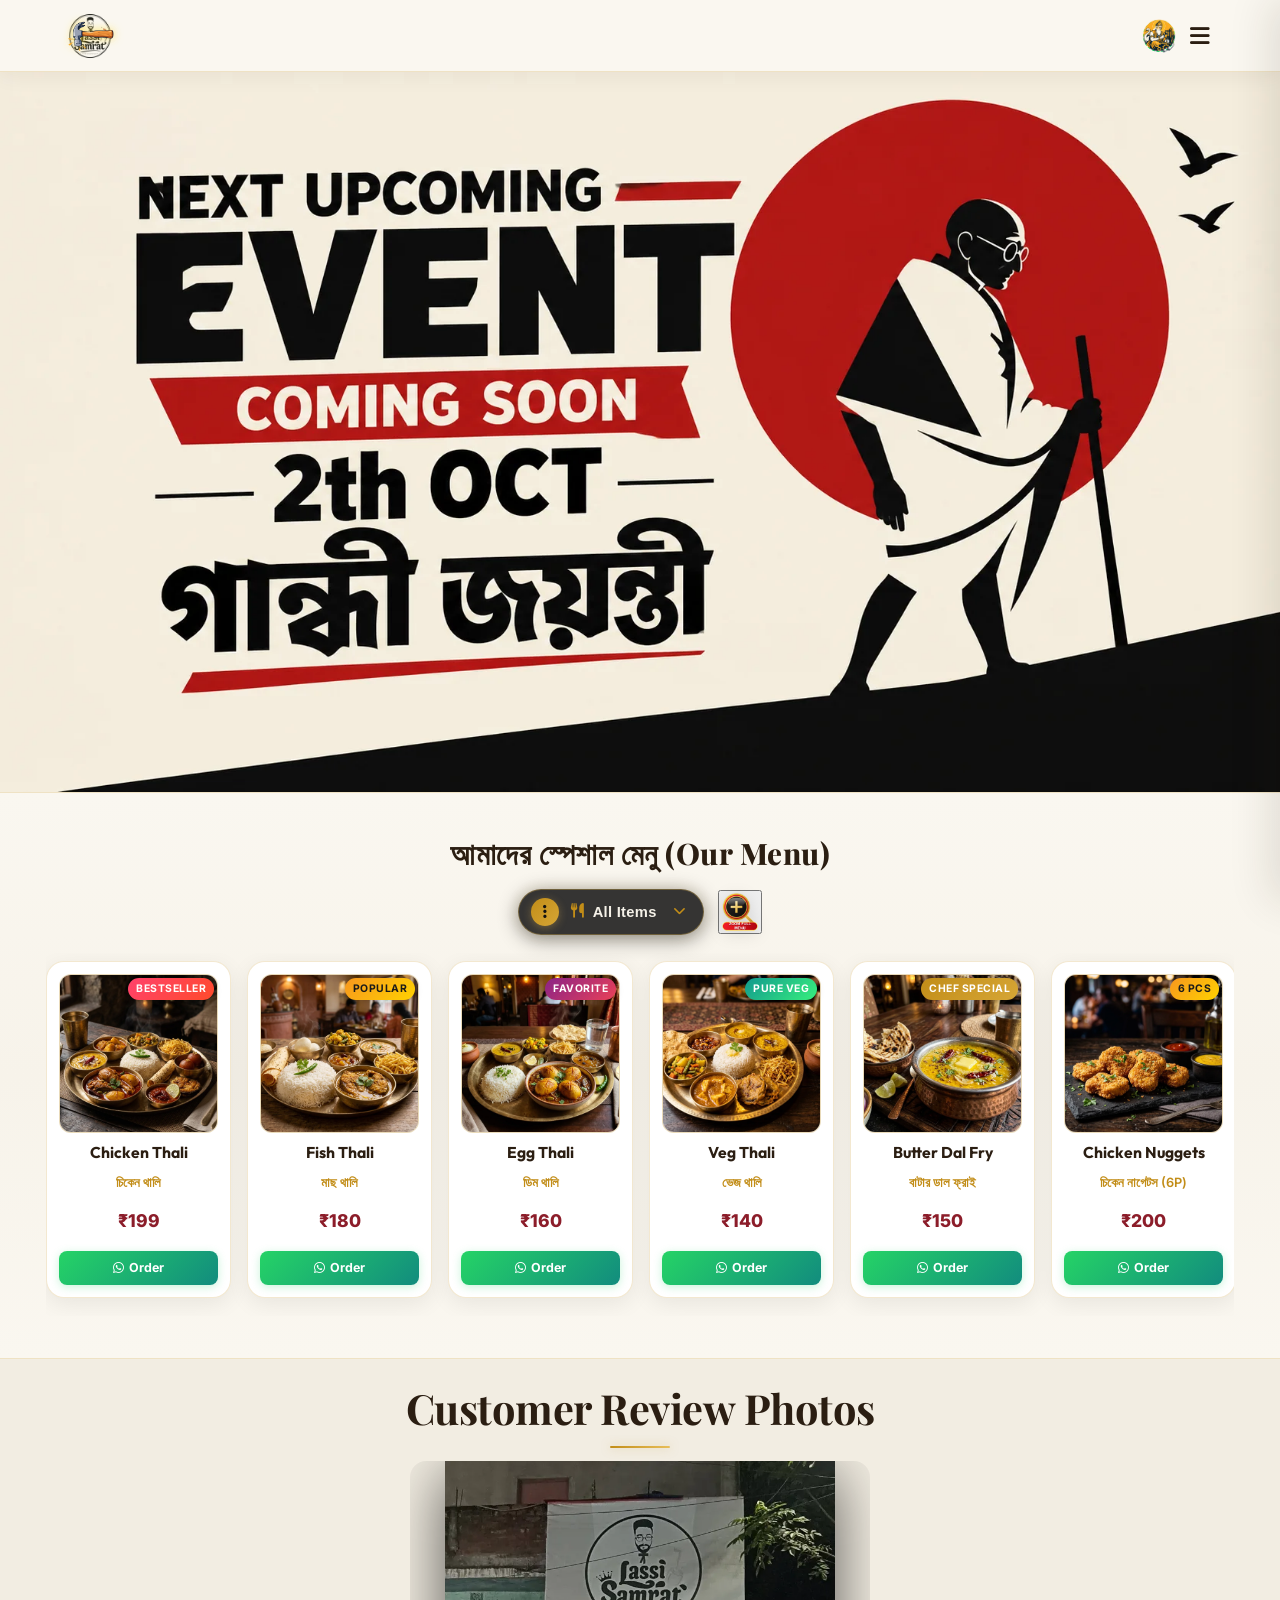
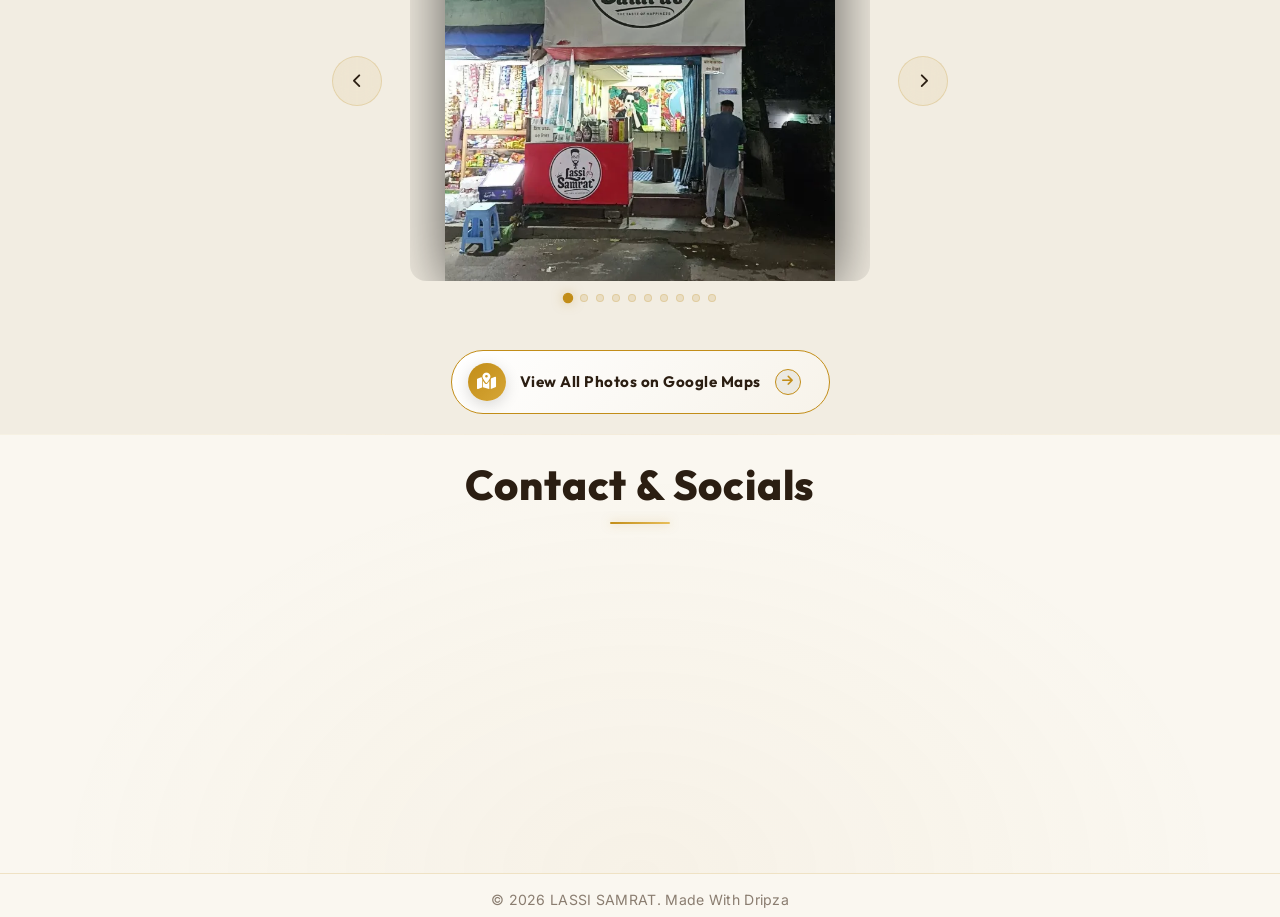
==== index.html @ daac58ff "Update search input keypad dismiss on enter" ====
﻿<!DOCTYPE html>
<html lang="bn">
<head>
    <meta charset="UTF-8">
    <meta name="viewport" content="width=device-width, initial-scale=1.0">
    <title>LASSI SAMRAT</title>
    <link rel="icon" type="image/png" href="assets/lassi_samrat_logo.webp">
    <link href="https://fonts.googleapis.com/css2?family=Playfair+Display:wght@400;600;700;800&family=Outfit:wght@300;400;600;800&family=Inter:wght@300;400;500;600&display=swap" rel="stylesheet">
    <link rel="stylesheet" href="https://cdnjs.cloudflare.com/ajax/libs/font-awesome/6.4.0/css/all.min.css">
    <link rel="stylesheet" href="styles.css?v=1.3">
</head>
<body class="no-scroll">
    <!-- Preloader Screen -->
    <div id="preloader">
        <div class="preloader-content">
            <h1 class="preloader-title">Welcome to <br><span class="highlight">LASSI SAMRAT</span></h1>
            <div class="preloader-loader">
                <div class="loader-bar"></div>
            </div>
        </div>
    </div>
    <!-- Navbar -->
    <nav class="navbar">
        <div class="logo-container">
            <img src="assets/lassi_samrat_logo.webp" alt="LASSI SAMRAT Logo" class="logo-brand-img">
            <div class="logo-text-wrapper">
                <span class="animated-football-header" title="Ganesh Chaturthi Special">
                    <img src="assets/ganesh_run_icon.webp" alt="Ganesh Run Icon" style="object-fit: contain; filter: drop-shadow(0 0 5px rgba(255, 215, 0, 0.6));">
                </span>
                <span class="logo-text">LASSI SAMRAT</span>
            </div>
        </div>
        <span class="rath-yatra-header-text">শুভ বিশ্বকর্মা পূজা!</span>
        <ul class="nav-links">
            <li><a href="#home">Home</a></li>
            <li><a href="#menu">Menu</a></li>
            <li><a href="#reviews">Reviews</a></li>
            <li><a href="#contact">Contact</a></li>
        </ul>
        <div class="navbar-actions">
            <!-- Rakhi Purnima Button for Poster -->
            <button class="fifa-btn" id="open-promo-modal-direct-btn" title="Show Ganesh Chaturthi Special Poster">
                <div class="fifa-container">
                    <div class="fifa-magic-ring"></div>
                    <img src="assets/ganesh_icon.webp" alt="Ganesh Special" class="fifa-svg" style="object-fit: contain;">
                </div>
            </button>
            
            <div class="hamburger">
                <i class="fas fa-bars"></i>
            </div>
        </div>
    </nav>

    <!-- Hero Section -->
    <section id="home" class="hero">
        <div class="hero-bg banner-box">
            <img src="assets/aj_restaurant_banner_1.webp" alt="AJ Restaurant & Cafe Banner" class="active">
            <img src="assets/banner_1.webp" alt="LASSI SAMRAT Banner 1">
            <img src="assets/banner_2.webp" alt="LASSI SAMRAT Banner 2">
            <img src="assets/banner_3.webp" alt="LASSI SAMRAT Banner 3">
            <div class="overlay"></div>
        </div>
        <!-- Click/Hover Zones for Banner Control -->
        <div class="hero-nav-zone left-zone" title="Previous Image"></div>
        <div class="hero-nav-zone right-zone" title="Next Image"></div>
    </section>

                <!-- Digital Restaurant Menu Section -->
    <section id="menu" class="main-menu-section">
        <div class="menu-header-wrapper">
            <div class="menu-eyebrow-container">
                <span class="menu-eyebrow">আমাদের স্পেশাল মেনু (Our Menu)</span>
            </div>
        </div>

        <!-- Menu Category Filter Tabs -->
                <!-- Menu Category Filter Dropdown (Three-Dot Filter Menu) -->
        <!-- Menu Filter and Zoom Controls Row -->
        <div class="menu-filter-controls-row">
            <div class="menu-filter-dropdown-wrapper" id="main-menu-filter-dropdown-wrapper">
            <button type="button" class="menu-filter-dots-btn" id="main-menu-filter-dots-btn" aria-expanded="false" aria-haspopup="true" title="Filter Menu">
                <span class="three-dots-icon-box">
                    <i class="fas fa-ellipsis-v"></i>
                </span>
                <span class="current-filter-label" id="main-current-filter-label">
                    <i class="fas fa-utensils"></i>
                    <span>All Items</span>
                </span>
                <i class="fas fa-chevron-down filter-dropdown-arrow"></i>
            </button>

            <!-- Dropdown List of Category Filter Options -->
            <div class="menu-filter-dropdown-menu" id="main-menu-filter-dropdown-menu">
                <div class="menu-filter-dropdown-header">
                    <span><i class="fas fa-filter"></i> Filter Category</span>
                </div>
                <div class="menu-filter-dropdown-list">
                    <button type="button" class="menu-tab-btn active" data-category="all">
                        <span class="tab-btn-content">
                            <i class="fas fa-utensils tab-icon"></i>
                            <span class="tab-title">All Items</span>
                        </span>
                        <i class="fas fa-check active-indicator-icon"></i>
                    </button>
                    <button type="button" class="menu-tab-btn" data-category="thali">
                        <span class="tab-btn-content">
                            <i class="fas fa-bowl-rice tab-icon"></i>
                            <span class="tab-title">Bengali Thali</span>
                        </span>
                        <i class="fas fa-check active-indicator-icon"></i>
                    </button>
                    <button type="button" class="menu-tab-btn" data-category="snacks">
                        <span class="tab-btn-content">
                            <i class="fas fa-burger tab-icon"></i>
                            <span class="tab-title">Breakfast & Snacks</span>
                        </span>
                        <i class="fas fa-check active-indicator-icon"></i>
                    </button>
                    <button type="button" class="menu-tab-btn" data-category="beverages">
                        <span class="tab-btn-content">
                            <i class="fas fa-mug-hot tab-icon"></i>
                            <span class="tab-title">Tea & Coffee</span>
                        </span>
                        <i class="fas fa-check active-indicator-icon"></i>
                    </button>
                    <button type="button" class="menu-tab-btn" data-category="extras">
                        <span class="tab-btn-content">
                            <i class="fas fa-plate-wheat tab-icon"></i>
                            <span class="tab-title">Sides & Extras</span>
                        </span>
                        <i class="fas fa-check active-indicator-icon"></i>
                    </button>
                </div>
            </div>
        </div>

            <!-- Zoom Full Menu Button on Right Side of Filter -->
            <button type="button" class="menu-zoom-img-btn" id="open-full-menu-modal-btn" title="Open Complete Menu Card (সম্পূর্ণ মেনু)">
                    <img src="assets/zoom_full_menu_icon.webp" alt="Zoom Full Menu" class="zoom-full-menu-img">
                </button>
        </div>
        

        <!-- Menu Cards Horizontal Side-Scroll Wrapper -->
        <div class="main-menu-scroll-wrapper">
            <div class="main-menu-scroll-track" id="main-restaurant-menu-scroll">
                
                <!-- 1. Chicken Thali -->
                <div class="food-menu-card" data-category="thali">
                    <div class="food-card-badge bestseller">Bestseller</div>
                    <div class="food-card-img-box">
                        <img src="assets/menu_chicken_thali.webp" alt="Chicken Thali" loading="lazy">
                    </div>
                    <div class="food-card-body">
                        <h3 class="food-title">Chicken Thali</h3>
                        <span class="bengali-title">চিকেন থালি</span>
                        <span class="food-price">₹199</span>
                        <a href="https://wa.me/918250642060?text=Hi%20LASSI%20SAMRAT,%20I%20want%20to%20order%20Chicken%20Thali%20(₹199)" target="_blank" class="food-order-btn">
                            <i class="fab fa-whatsapp"></i> Order
                        </a>
                    </div>
                </div>

                <!-- 2. Fish Thali -->
                <div class="food-menu-card" data-category="thali">
                    <div class="food-card-badge popular">Popular</div>
                    <div class="food-card-img-box">
                        <img src="assets/menu_fish_thali.webp" alt="Fish Thali" loading="lazy">
                    </div>
                    <div class="food-card-body">
                        <h3 class="food-title">Fish Thali</h3>
                        <span class="bengali-title">মাছ থালি</span>
                        <span class="food-price">₹180</span>
                        <a href="https://wa.me/918250642060?text=Hi%20LASSI%20SAMRAT,%20I%20want%20to%20order%20Fish%20Thali%20(₹180)" target="_blank" class="food-order-btn">
                            <i class="fab fa-whatsapp"></i> Order
                        </a>
                    </div>
                </div>

                <!-- 3. Egg Thali -->
                <div class="food-menu-card" data-category="thali">
                    <div class="food-card-badge special">Favorite</div>
                    <div class="food-card-img-box">
                        <img src="assets/menu_egg_thali.webp" alt="Egg Thali" loading="lazy">
                    </div>
                    <div class="food-card-body">
                        <h3 class="food-title">Egg Thali</h3>
                        <span class="bengali-title">ডিম থালি</span>
                        <span class="food-price">₹160</span>
                        <a href="https://wa.me/918250642060?text=Hi%20LASSI%20SAMRAT,%20I%20want%20to%20order%20Egg%20Thali%20(₹160)" target="_blank" class="food-order-btn">
                            <i class="fab fa-whatsapp"></i> Order
                        </a>
                    </div>
                </div>

                <!-- 4. Veg Thali -->
                <div class="food-menu-card" data-category="thali">
                    <div class="food-card-badge pure-veg">Pure Veg</div>
                    <div class="food-card-img-box">
                        <img src="assets/menu_veg_thali.webp" alt="Veg Thali" loading="lazy">
                    </div>
                    <div class="food-card-body">
                        <h3 class="food-title">Veg Thali</h3>
                        <span class="bengali-title">ভেজ থালি</span>
                        <span class="food-price">₹140</span>
                        <a href="https://wa.me/918250642060?text=Hi%20LASSI%20SAMRAT,%20I%20want%20to%20order%20Veg%20Thali%20(₹140)" target="_blank" class="food-order-btn">
                            <i class="fab fa-whatsapp"></i> Order
                        </a>
                    </div>
                </div>

                <!-- 5. Butter Dal Fry -->
                <div class="food-menu-card" data-category="extras">
                    <div class="food-card-badge chef">Chef Special</div>
                    <div class="food-card-img-box">
                        <img src="assets/menu_butter_dal_fry.webp" alt="Butter Dal Fry" loading="lazy">
                    </div>
                    <div class="food-card-body">
                        <h3 class="food-title">Butter Dal Fry</h3>
                        <span class="bengali-title">বাটার ডাল ফ্রাই</span>
                        <span class="food-price">₹150</span>
                        <a href="https://wa.me/918250642060?text=Hi%20LASSI%20SAMRAT,%20I%20want%20to%20order%20Butter%20Dal%20Fry%20(₹150)" target="_blank" class="food-order-btn">
                            <i class="fab fa-whatsapp"></i> Order
                        </a>
                    </div>
                </div>

                <!-- 6. Chicken Nuggets -->
                <div class="food-menu-card" data-category="snacks">
                    <div class="food-card-badge popular">6 Pcs</div>
                    <div class="food-card-img-box">
                        <img src="assets/menu_chicken_nuggets.webp" alt="Chicken Nuggets" loading="lazy">
                    </div>
                    <div class="food-card-body">
                        <h3 class="food-title">Chicken Nuggets</h3>
                        <span class="bengali-title">চিকেন নাগেটস (6P)</span>
                        <span class="food-price">₹200</span>
                        <a href="https://wa.me/918250642060?text=Hi%20LASSI%20SAMRAT,%20I%20want%20to%20order%20Chicken%20Nuggets%20(₹200)" target="_blank" class="food-order-btn">
                            <i class="fab fa-whatsapp"></i> Order
                        </a>
                    </div>
                </div>

                <!-- 7. Aloo Tikki -->
                <div class="food-menu-card" data-category="snacks">
                    <div class="food-card-badge pure-veg">Big Size</div>
                    <div class="food-card-img-box">
                        <img src="assets/menu_aloo_tikki.webp" alt="Aloo Tikki Big Size" loading="lazy">
                    </div>
                    <div class="food-card-body">
                        <h3 class="food-title">Aloo Tikki 6P</h3>
                        <span class="bengali-title">আলু টিক্কি (6P)</span>
                        <span class="food-price">₹180</span>
                        <a href="https://wa.me/918250642060?text=Hi%20LASSI%20SAMRAT,%20I%20want%20to%20order%20Aloo%20Tikki%20(₹180)" target="_blank" class="food-order-btn">
                            <i class="fab fa-whatsapp"></i> Order
                        </a>
                    </div>
                </div>

                <!-- 8. Egg Maggie -->
                <div class="food-menu-card" data-category="snacks">
                    <div class="food-card-badge popular">Hot</div>
                    <div class="food-card-img-box">
                        <img src="assets/menu_egg_maggie.webp" alt="Egg Maggie" loading="lazy">
                    </div>
                    <div class="food-card-body">
                        <h3 class="food-title">Egg Maggie</h3>
                        <span class="bengali-title">এগ ম্যাগি</span>
                        <span class="food-price">₹80</span>
                        <a href="https://wa.me/918250642060?text=Hi%20LASSI%20SAMRAT,%20I%20want%20to%20order%20Egg%20Maggie%20(₹80)" target="_blank" class="food-order-btn">
                            <i class="fab fa-whatsapp"></i> Order
                        </a>
                    </div>
                </div>

                <!-- 9. Veg Maggie -->
                <div class="food-menu-card" data-category="snacks">
                    <div class="food-card-badge pure-veg">Veg</div>
                    <div class="food-card-img-box">
                        <img src="assets/menu_egg_maggie.webp" alt="Veg Maggie" loading="lazy">
                    </div>
                    <div class="food-card-body">
                        <h3 class="food-title">Veg Maggie</h3>
                        <span class="bengali-title">ভেজ ম্যাগি</span>
                        <span class="food-price">₹60</span>
                        <a href="https://wa.me/918250642060?text=Hi%20LASSI%20SAMRAT,%20I%20want%20to%20order%20Veg%20Maggie%20(₹60)" target="_blank" class="food-order-btn">
                            <i class="fab fa-whatsapp"></i> Order
                        </a>
                    </div>
                </div>

                <!-- 10. Bread Omelette -->
                <div class="food-menu-card" data-category="snacks">
                    <div class="food-card-badge special">Breakfast</div>
                    <div class="food-card-img-box">
                        <img src="assets/menu6.webp" alt="Bread Omelette Jam Butter" loading="lazy">
                    </div>
                    <div class="food-card-body">
                        <h3 class="food-title">Bread Omelette</h3>
                        <span class="bengali-title">ব্রেড ওমলেট / জ্যাম</span>
                        <span class="food-price">₹60</span>
                        <a href="https://wa.me/918250642060?text=Hi%20LASSI%20SAMRAT,%20I%20want%20to%20order%20Bread%20Omelette%20(₹60)" target="_blank" class="food-order-btn">
                            <i class="fab fa-whatsapp"></i> Order
                        </a>
                    </div>
                </div>

                <!-- 11. Chai & Coffee -->
                <div class="food-menu-card" data-category="beverages">
                    <div class="food-card-badge special">Hot</div>
                    <div class="food-card-img-box">
                        <img src="assets/menu_tea_coffee.webp" alt="Coffee" loading="lazy">
                    </div>
                    <div class="food-card-body">
                        <h3 class="food-title">Milk / Black Coffee</h3>
                        <span class="bengali-title">কফি (Min 2 Cup)</span>
                        <span class="food-price">₹50</span>
                        <a href="https://wa.me/918250642060?text=Hi%20LASSI%20SAMRAT,%20I%20want%20to%20order%20Coffee" target="_blank" class="food-order-btn">
                            <i class="fab fa-whatsapp"></i> Order
                        </a>
                    </div>
                </div>

                <!-- 12. Milk / Black Tea -->
                <div class="food-menu-card" data-category="beverages">
                    <div class="food-card-badge bestseller">Chai</div>
                    <div class="food-card-img-box">
                        <img src="assets/menu_tea_coffee.webp" alt="Tea" loading="lazy">
                    </div>
                    <div class="food-card-body">
                        <h3 class="food-title">Black / Milk Tea</h3>
                        <span class="bengali-title">চা (Min 2 Cup)</span>
                        <span class="food-price">₹25</span>
                        <a href="https://wa.me/918250642060?text=Hi%20LASSI%20SAMRAT,%20I%20want%20to%20order%20Tea" target="_blank" class="food-order-btn">
                            <i class="fab fa-whatsapp"></i> Order
                        </a>
                    </div>
                </div>

                <!-- 13. Green Tea -->
                <div class="food-menu-card" data-category="beverages">
                    <div class="food-card-badge pure-veg">Healthy</div>
                    <div class="food-card-img-box">
                        <img src="assets/menu_tea_coffee.webp" alt="Green Tea" loading="lazy">
                    </div>
                    <div class="food-card-body">
                        <h3 class="food-title">Green Tea</h3>
                        <span class="bengali-title">গ্রিন টি (Min 2 Cup)</span>
                        <span class="food-price">₹40</span>
                        <a href="https://wa.me/918250642060?text=Hi%20LASSI%20SAMRAT,%20I%20want%20to%20order%20Green%20Tea" target="_blank" class="food-order-btn">
                            <i class="fab fa-whatsapp"></i> Order
                        </a>
                    </div>
                </div>

                <!-- 14. Extra Chicken 4P -->
                <div class="food-menu-card" data-category="extras">
                    <div class="food-card-badge popular">4 Pcs</div>
                    <div class="food-card-img-box">
                        <img src="assets/menu_chicken_thali.webp" alt="Extra Chicken" loading="lazy">
                    </div>
                    <div class="food-card-body">
                        <h3 class="food-title">Extra Chicken (4P)</h3>
                        <span class="bengali-title">চিকেন কারি (4P)</span>
                        <span class="food-price">₹180</span>
                        <a href="https://wa.me/918250642060?text=Hi%20LASSI%20SAMRAT,%20I%20want%20to%20order%20Extra%20Chicken%204P%20(₹180)" target="_blank" class="food-order-btn">
                            <i class="fab fa-whatsapp"></i> Order
                        </a>
                    </div>
                </div>

                <!-- 15. Extra Mutton 1P -->
                <div class="food-menu-card" data-category="extras">
                    <div class="food-card-badge special">Special</div>
                    <div class="food-card-img-box">
                        <img src="assets/menu3.webp" alt="Extra Mutton" loading="lazy">
                    </div>
                    <div class="food-card-body">
                        <h3 class="food-title">Extra Mutton (1P)</h3>
                        <span class="bengali-title">মটন (স্পেশাল অর্ডার)</span>
                        <span class="food-price">₹80</span>
                        <a href="https://wa.me/918250642060?text=Hi%20LASSI%20SAMRAT,%20I%20want%20to%20order%20Extra%20Mutton%20(₹80)" target="_blank" class="food-order-btn">
                            <i class="fab fa-whatsapp"></i> Order
                        </a>
                    </div>
                </div>

                <!-- 16. Extra Fish 1P -->
                <div class="food-menu-card" data-category="extras">
                    <div class="food-card-badge popular">1 Pc</div>
                    <div class="food-card-img-box">
                        <img src="assets/menu_fish_thali.webp" alt="Extra Fish" loading="lazy">
                    </div>
                    <div class="food-card-body">
                        <h3 class="food-title">Extra Fish (1P)</h3>
                        <span class="bengali-title">মাছ ১ পিস</span>
                        <span class="food-price">₹80</span>
                        <a href="https://wa.me/918250642060?text=Hi%20LASSI%20SAMRAT,%20I%20want%20to%20order%20Extra%20Fish%20(₹80)" target="_blank" class="food-order-btn">
                            <i class="fab fa-whatsapp"></i> Order
                        </a>
                    </div>
                </div>

                <!-- 17. Green Salad -->
                <div class="food-menu-card" data-category="extras">
                    <div class="food-card-badge pure-veg">Fresh</div>
                    <div class="food-card-img-box">
                        <img src="assets/menu_veg_thali.webp" alt="Green Salad" loading="lazy">
                    </div>
                    <div class="food-card-body">
                        <h3 class="food-title">Green Salad</h3>
                        <span class="bengali-title">গ্রিন স্যালাড</span>
                        <span class="food-price">₹100</span>
                        <a href="https://wa.me/918250642060?text=Hi%20LASSI%20SAMRAT,%20I%20want%20to%20order%20Green%20Salad%20(₹100)" target="_blank" class="food-order-btn">
                            <i class="fab fa-whatsapp"></i> Order
                        </a>
                    </div>
                </div>

                <!-- 18. Extra Egg (2P) -->
                <div class="food-menu-card" data-category="extras">
                    <div class="food-card-badge special">2 Pcs</div>
                    <div class="food-card-img-box">
                        <img src="assets/menu_egg_thali.webp" alt="Extra Egg 2P" loading="lazy">
                    </div>
                    <div class="food-card-body">
                        <h3 class="food-title">Extra Egg (2P)</h3>
                        <span class="bengali-title">ডিম (২ পিস)</span>
                        <span class="food-price">₹50</span>
                        <a href="https://wa.me/918250642060?text=Hi%20LASSI%20SAMRAT,%20I%20want%20to%20order%20Extra%20Egg%202P%20(₹50)" target="_blank" class="food-order-btn">
                            <i class="fab fa-whatsapp"></i> Order
                        </a>
                    </div>
                </div>

                <!-- 19. Extra Rice -->
                <div class="food-menu-card" data-category="extras">
                    <div class="food-card-badge popular">1 Plate</div>
                    <div class="food-card-img-box">
                        <img src="assets/menu_veg_thali.webp" alt="Extra Rice" loading="lazy">
                    </div>
                    <div class="food-card-body">
                        <h3 class="food-title">Extra Rice</h3>
                        <span class="bengali-title">এক্সট্রা ভাত</span>
                        <span class="food-price">₹50</span>
                        <a href="https://wa.me/918250642060?text=Hi%20LASSI%20SAMRAT,%20I%20want%20to%20order%20Extra%20Rice%20(₹50)" target="_blank" class="food-order-btn">
                            <i class="fab fa-whatsapp"></i> Order
                        </a>
                    </div>
                </div>

                <!-- 20. Extra Misti / Papad / Roti -->
                <div class="food-menu-card" data-category="extras">
                    <div class="food-card-badge pure-veg">Per Pc</div>
                    <div class="food-card-img-box">
                        <img src="assets/menu2.webp" alt="Extra Misti Papad Roti" loading="lazy">
                    </div>
                    <div class="food-card-body">
                        <h3 class="food-title">Extra Misti / Papad / Roti</h3>
                        <span class="bengali-title">মিষ্টি / পাঁপড় / রুটি</span>
                        <span class="food-price">₹10</span>
                        <a href="https://wa.me/918250642060?text=Hi%20LASSI%20SAMRAT,%20I%20want%20to%20order%20Extra%20Misti%20Papad%20Roti%20(₹10)" target="_blank" class="food-order-btn">
                            <i class="fab fa-whatsapp"></i> Order
                        </a>
                    </div>
                </div>

                <!-- 21. Extra Sabji / Dal / Vaji -->
                <div class="food-menu-card" data-category="extras">
                    <div class="food-card-badge pure-veg">Side Bowl</div>
                    <div class="food-card-img-box">
                        <img src="assets/menu_butter_dal_fry.webp" alt="Extra Sabji Dal Vaji" loading="lazy">
                    </div>
                    <div class="food-card-body">
                        <h3 class="food-title">Extra Sabji / Dal / Vaji</h3>
                        <span class="bengali-title">সবজি / ডাল / ভাজি</span>
                        <span class="food-price">₹30</span>
                        <a href="https://wa.me/918250642060?text=Hi%20LASSI%20SAMRAT,%20I%20want%20to%20order%20Extra%20Sabji%20Dal%20Vaji%20(₹30)" target="_blank" class="food-order-btn">
                            <i class="fab fa-whatsapp"></i> Order
                        </a>
                    </div>
                </div>

                <!-- 18. Water Bottle -->
                <div class="food-menu-card" data-category="beverages">
                    <div class="food-card-badge pure-veg">Mineral</div>
                    <div class="food-card-img-box">
                        <img src="assets/menu5.webp" alt="Water Bottle" loading="lazy">
                    </div>
                    <div class="food-card-body">
                        <h3 class="food-title">Water Bottle</h3>
                        <span class="bengali-title">জল 1L / 2L</span>
                        <span class="food-price">₹20 / ₹30</span>
                        <a href="https://wa.me/918250642060?text=Hi%20LASSI%20SAMRAT,%20I%20want%20to%20order%20Water%20Bottle" target="_blank" class="food-order-btn">
                            <i class="fab fa-whatsapp"></i> Order
                        </a>
                    </div>
                </div>

            </div>
        </div>
    </section>

    <!-- Reviews Section (Photo Gallery) -->
    <section id="reviews" class="reviews-section">
        <h2 class="section-title">Customer Review Photos</h2>
        <div class="reviews-slider-container">
            <div class="reviews-slider">
                <div class="review-slide active">
                    <img src="assets/review_1.webp" alt="Customer Review 1">
                </div>
                <div class="review-slide">
                    <img src="assets/review_2.webp" alt="Customer Review 2">
                </div>
                <div class="review-slide">
                    <img src="assets/review_3.webp" alt="Customer Review 3">
                </div>
                <div class="review-slide">
                    <img src="assets/review_4.webp" alt="Customer Review 4">
                </div>
                <div class="review-slide">
                    <img src="assets/review_5.webp" alt="Customer Review 5">
                </div>
                <div class="review-slide">
                    <img src="assets/review_6.webp" alt="Customer Review 6">
                </div>
                <div class="review-slide">
                    <img src="assets/review_7.webp" alt="Customer Review 7">
                </div>
                <div class="review-slide">
                    <img src="assets/review_8.webp" alt="Customer Review 8">
                </div>
                <div class="review-slide">
                    <img src="assets/review_9.webp" alt="Customer Review 9">
                </div>
                <div class="review-slide">
                    <img src="assets/review_10.webp" alt="Customer Review 10">
                </div>
            </div>
            
            <!-- Slider Controls -->
            <button class="slider-btn prev-btn"><i class="fas fa-chevron-left"></i></button>
            <button class="slider-btn next-btn"><i class="fas fa-chevron-right"></i></button>
            
            <!-- Slider Dots -->
            <div class="slider-dots">
                <span class="dot active" data-index="0"></span>
                <span class="dot" data-index="1"></span>
                <span class="dot" data-index="2"></span>
                <span class="dot" data-index="3"></span>
                <span class="dot" data-index="4"></span>
                <span class="dot" data-index="5"></span>
                <span class="dot" data-index="6"></span>
                <span class="dot" data-index="7"></span>
                <span class="dot" data-index="8"></span>
                <span class="dot" data-index="9"></span>
            </div>
        </div>
        <div style="text-align: center; margin-top: 3rem;">
            <div class="reviews-cta-wrapper">
            <a href="https://maps.app.goo.gl/MTrVVqV8BLY86Qvq5" target="_blank" class="modern-maps-btn" title="Open Google Maps Gallery">
                <span class="maps-icon-badge"><i class="fas fa-map-marked-alt"></i></span>
                <span class="maps-btn-text">View All Photos on Google Maps</span>
                <span class="maps-arrow-circle"><i class="fas fa-arrow-right"></i></span>
            </a>
        </div>
        </div>
    </section>

    <!-- Contact & Footer -->
    <section id="contact" class="contact-section">
        <h2 class="section-title">Contact & Socials</h2>
        <div class="contact-container glassmorphism">
            <div class="contact-info">
                <h2>Visit Us</h2>
                <div class="info-item">
                    <a href="https://maps.app.goo.gl/Sg64hipU9bto5KUr9" target="_blank" style="color: inherit; text-decoration: none; display: flex; align-items: center; gap: 15px;">
                        <i class="fas fa-map-marker-alt"></i>
                        <p>Sarkarpara Bypass Rd, near by Nabadwip Road, Sarkar Para, Nabadwip, West Bengal 741302</p>
                    </a>
                </div>
                <div class="info-item">
                    <i class="fas fa-phone-alt"></i>
                    <p>+91 8250642060</p>
                </div>
                <div class="info-item">
                    <i class="fas fa-envelope"></i>
                    <p>hello@lassisamrat.com</p>
                </div>
            </div>
            <div class="social-links">
                <h2>Follow Us</h2>
                <div class="social-icons">
                    <a href="#" class="social-icon"><i class="fab fa-instagram"></i></a>
                    <a href="#" class="social-icon"><i class="fab fa-facebook-f"></i></a>
                    <a href="#" class="social-icon"><i class="fab fa-youtube"></i></a>
                    <a href="https://wa.me/918250642060" target="_blank" class="social-icon"><i class="fab fa-whatsapp"></i></a>
                    <a href="https://maps.app.goo.gl/Sg64hipU9bto5KUr9" target="_blank" class="social-icon"><i class="fas fa-map-marker-alt"></i></a>
                </div>
            </div>
        </div>
    </section>

    <footer>
        <p>&copy; 2026 LASSI SAMRAT. Made With Dripza</p>
    </footer>



    <!-- Full Menu Interactive Modal -->
    <div class="full-menu-modal" id="full-menu-modal" aria-hidden="true">
        <div class="full-menu-modal-overlay" id="full-menu-modal-overlay"></div>
        <div class="full-menu-modal-container">
            <!-- Modal Sticky Top Header Container (Header + Hero Title + Search + Category Tabs) -->
            <div class="full-menu-modal-top-section">
                <!-- Modal Header -->
                <div class="full-menu-modal-header">
                    <div class="full-menu-modal-header-left">
                        <button class="menu-modal-close-btn" id="close-full-menu-modal-btn" aria-label="Close Full Menu">
                            <i class="fas fa-arrow-left"></i> <span>Back</span>
                        </button>
                        <div class="full-menu-modal-title">
                            LASSI SAMRAT
                        </div>
                    </div>
                    <div class="full-menu-modal-header-right">
                        <a href="#modal-order-timings" class="menu-modal-timing-btn" id="modal-timing-btn" title="Order Timings">
                            <i class="fas fa-clock"></i> <span>Timings</span>
                        </a>
                        <a href="tel:918250642060" class="menu-modal-call-btn">
                            <i class="fas fa-phone-alt"></i> <span>918250642060</span>
                        </a>
                        <button class="menu-modal-close-icon-btn" id="close-full-menu-icon-btn" aria-label="Close">
                            <i class="fas fa-times"></i>
                        </button>
                    </div>
                </div>

                <!-- Modal Hero Header -->
                <div class="full-menu-hero">
                    <h1>Complete Menu Card <span class="bengali-heading">আমাদের সম্পূর্ণ ডিজিটাল মেনু</span></h1>
                </div>

                <!-- Search Bar & Category Filter Tabs -->
                <div class="menu-control-bar">
                    

                    <!-- Modal Category Filter Dropdown (Three-Dot Filter Menu) -->
                    <div class="menu-filter-dropdown-wrapper" id="modal-menu-filter-dropdown-wrapper">
            <button type="button" class="menu-filter-dots-btn" id="modal-menu-filter-dots-btn" aria-expanded="false" aria-haspopup="true" title="Filter Menu">
                <span class="three-dots-icon-box">
                    <i class="fas fa-ellipsis-v"></i>
                </span>
                <span class="current-filter-label" id="modal-current-filter-label">
                    <i class="fas fa-utensils"></i>
                    <span>All Items</span>
                </span>
                <i class="fas fa-chevron-down filter-dropdown-arrow"></i>
            </button>

            <!-- Dropdown List of Category Filter Options -->
            <div class="menu-filter-dropdown-menu" id="modal-menu-filter-dropdown-menu">
                <div class="menu-filter-dropdown-header">
                    <span><i class="fas fa-filter"></i> Filter Category</span>
                </div>
                <div class="menu-filter-dropdown-list">
                    <button type="button" class="menu-tab-btn active" data-category="all">
                        <span class="tab-btn-content">
                            <i class="fas fa-utensils tab-icon"></i>
                            <span class="tab-title">All Items</span>
                        </span>
                        <i class="fas fa-check active-indicator-icon"></i>
                    </button>
                    <button type="button" class="menu-tab-btn" data-category="thali">
                        <span class="tab-btn-content">
                            <i class="fas fa-bowl-rice tab-icon"></i>
                            <span class="tab-title">Bengali Thali</span>
                        </span>
                        <i class="fas fa-check active-indicator-icon"></i>
                    </button>
                    <button type="button" class="menu-tab-btn" data-category="snacks">
                        <span class="tab-btn-content">
                            <i class="fas fa-burger tab-icon"></i>
                            <span class="tab-title">Breakfast & Snacks</span>
                        </span>
                        <i class="fas fa-check active-indicator-icon"></i>
                    </button>
                    <button type="button" class="menu-tab-btn" data-category="beverages">
                        <span class="tab-btn-content">
                            <i class="fas fa-mug-hot tab-icon"></i>
                            <span class="tab-title">Tea & Coffee</span>
                        </span>
                        <i class="fas fa-check active-indicator-icon"></i>
                    </button>
                    <button type="button" class="menu-tab-btn" data-category="extras">
                        <span class="tab-btn-content">
                            <i class="fas fa-plate-wheat tab-icon"></i>
                            <span class="tab-title">Sides & Extras</span>
                        </span>
                        <i class="fas fa-check active-indicator-icon"></i>
                    </button>
                </div>
            </div>
                </div>

                    <div class="search-box-wrapper">
                        <i class="fas fa-search"></i>
                        <input type="text" id="modal-menu-search-input" placeholder="খাবারের নাম লিখে খুঁজুন (Search dishes...)" autocomplete="off" enterkeyhint="search">
                        <button type="button" id="modal-menu-search-clear" class="search-clear-btn" aria-label="Clear search" title="à¦®à§à¦›à§‡ à¦«à§‡à¦²à§à¦¨ (Clear)">
                            <i class="fas fa-times"></i>
                        </button>
                    </div>
            </div>
            </div>

            <div class="full-menu-modal-body">
                <!-- Complete Menu Card Grid -->
                <div class="compact-menu-grid-container">
                    <div class="compact-grid" id="modal-full-menu-grid">

                        <!-- 1. Chicken Thali -->
                        <div class="food-menu-card" data-category="thali" data-keywords="chicken thali murgi murgir mangsho rice dal sabji thali">
                            <div class="food-card-badge bestseller">Bestseller</div>
                            <div class="food-card-img-box">
                                <img src="assets/menu_chicken_thali.webp" alt="Chicken Thali" loading="lazy">
                            </div>
                            <div class="food-card-body">
                                <h3 class="food-title">Chicken Thali</h3>
                                <span class="bengali-title">চিকেন থালি</span>
                                <span class="food-price">₹199</span>
                                <a href="https://wa.me/918250642060?text=Hi%20LASSI%20SAMRAT,%20I%20want%20to%20order%20Chicken%20Thali%20(₹199)" target="_blank" class="food-order-btn">
                                    <i class="fab fa-whatsapp"></i> Order
                                </a>
                            </div>
                        </div>

                        <!-- 2. Fish Thali -->
                        <div class="food-menu-card" data-category="thali" data-keywords="fish thali macher thali mach jhol rui katla rice dal thali">
                            <div class="food-card-badge popular">Popular</div>
                            <div class="food-card-img-box">
                                <img src="assets/menu_fish_thali.webp" alt="Fish Thali" loading="lazy">
                            </div>
                            <div class="food-card-body">
                                <h3 class="food-title">Fish Thali</h3>
                                <span class="bengali-title">মাছ থালি</span>
                                <span class="food-price">₹180</span>
                                <a href="https://wa.me/918250642060?text=Hi%20LASSI%20SAMRAT,%20I%20want%20to%20order%20Fish%20Thali%20(₹180)" target="_blank" class="food-order-btn">
                                    <i class="fab fa-whatsapp"></i> Order
                                </a>
                            </div>
                        </div>

                        <!-- 3. Egg Thali -->
                        <div class="food-menu-card" data-category="thali" data-keywords="egg thali dimer thali dim kosha rice dal thali">
                            <div class="food-card-badge special">Favorite</div>
                            <div class="food-card-img-box">
                                <img src="assets/menu_egg_thali.webp" alt="Egg Thali" loading="lazy">
                            </div>
                            <div class="food-card-body">
                                <h3 class="food-title">Egg Thali</h3>
                                <span class="bengali-title">ডিম থালি</span>
                                <span class="food-price">₹160</span>
                                <a href="https://wa.me/918250642060?text=Hi%20LASSI%20SAMRAT,%20I%20want%20to%20order%20Egg%20Thali%20(₹160)" target="_blank" class="food-order-btn">
                                    <i class="fab fa-whatsapp"></i> Order
                                </a>
                            </div>
                        </div>

                        <!-- 4. Veg Thali -->
                        <div class="food-menu-card" data-category="thali" data-keywords="veg thali niramish thali paneer dal sabji rice mishti doi">
                            <div class="food-card-badge pure-veg">Pure Veg</div>
                            <div class="food-card-img-box">
                                <img src="assets/menu_veg_thali.webp" alt="Veg Thali" loading="lazy">
                            </div>
                            <div class="food-card-body">
                                <h3 class="food-title">Veg Thali</h3>
                                <span class="bengali-title">ভেজ থালি</span>
                                <span class="food-price">₹140</span>
                                <a href="https://wa.me/918250642060?text=Hi%20LASSI%20SAMRAT,%20I%20want%20to%20order%20Veg%20Thali%20(₹140)" target="_blank" class="food-order-btn">
                                    <i class="fab fa-whatsapp"></i> Order
                                </a>
                            </div>
                        </div>

                        <!-- 5. Butter Dal Fry -->
                        <div class="food-menu-card" data-category="extras" data-keywords="butter dal fry yellow dal tadka veg">
                            <div class="food-card-badge chef">Chef Special</div>
                            <div class="food-card-img-box">
                                <img src="assets/menu_butter_dal_fry.webp" alt="Butter Dal Fry" loading="lazy">
                            </div>
                            <div class="food-card-body">
                                <h3 class="food-title">Butter Dal Fry</h3>
                                <span class="bengali-title">বাটার ডাল ফ্রাই</span>
                                <span class="food-price">₹150</span>
                                <a href="https://wa.me/918250642060?text=Hi%20LASSI%20SAMRAT,%20I%20want%20to%20order%20Butter%20Dal%20Fry%20(₹150)" target="_blank" class="food-order-btn">
                                    <i class="fab fa-whatsapp"></i> Order
                                </a>
                            </div>
                        </div>

                        <!-- 6. Chicken Nuggets (6P) -->
                        <div class="food-menu-card" data-category="snacks" data-keywords="chicken nuggets 6p fried snacks non-veg">
                            <div class="food-card-badge popular">6 Pcs</div>
                            <div class="food-card-img-box">
                                <img src="assets/menu_chicken_nuggets.webp" alt="Chicken Nuggets" loading="lazy">
                            </div>
                            <div class="food-card-body">
                                <h3 class="food-title">Chicken Nuggets</h3>
                                <span class="bengali-title">চিকেন নাগেটস (6P)</span>
                                <span class="food-price">₹200</span>
                                <a href="https://wa.me/918250642060?text=Hi%20LASSI%20SAMRAT,%20I%20want%20to%20order%20Chicken%20Nuggets%20(₹200)" target="_blank" class="food-order-btn">
                                    <i class="fab fa-whatsapp"></i> Order
                                </a>
                            </div>
                        </div>

                        <!-- 7. Aloo Tikki Big Size (6P) -->
                        <div class="food-menu-card" data-category="snacks" data-keywords="aloo tikki potato cutlet snacks big size veg">
                            <div class="food-card-badge pure-veg">Big Size</div>
                            <div class="food-card-img-box">
                                <img src="assets/menu_aloo_tikki.webp" alt="Aloo Tikki Big Size" loading="lazy">
                            </div>
                            <div class="food-card-body">
                                <h3 class="food-title">Aloo Tikki 6P</h3>
                                <span class="bengali-title">আলু টিক্কি (6P)</span>
                                <span class="food-price">₹180</span>
                                <a href="https://wa.me/918250642060?text=Hi%20LASSI%20SAMRAT,%20I%20want%20to%20order%20Aloo%20Tikki%20(₹180)" target="_blank" class="food-order-btn">
                                    <i class="fab fa-whatsapp"></i> Order
                                </a>
                            </div>
                        </div>

                        <!-- 8. Egg Maggie -->
                        <div class="food-menu-card" data-category="snacks" data-keywords="egg maggie noodles masala snacks">
                            <div class="food-card-badge popular">Hot</div>
                            <div class="food-card-img-box">
                                <img src="assets/menu_egg_maggie.webp" alt="Egg Maggie" loading="lazy">
                            </div>
                            <div class="food-card-body">
                                <h3 class="food-title">Egg Maggie</h3>
                                <span class="bengali-title">এগ ম্যাগি</span>
                                <span class="food-price">₹80</span>
                                <a href="https://wa.me/918250642060?text=Hi%20LASSI%20SAMRAT,%20I%20want%20to%20order%20Egg%20Maggie%20(₹80)" target="_blank" class="food-order-btn">
                                    <i class="fab fa-whatsapp"></i> Order
                                </a>
                            </div>
                        </div>

                        <!-- 9. Veg Maggie -->
                        <div class="food-menu-card" data-category="snacks" data-keywords="veg maggie masala noodles snacks vegetarian">
                            <div class="food-card-badge pure-veg">Veg</div>
                            <div class="food-card-img-box">
                                <img src="assets/menu_egg_maggie.webp" alt="Veg Maggie" loading="lazy">
                            </div>
                            <div class="food-card-body">
                                <h3 class="food-title">Veg Maggie</h3>
                                <span class="bengali-title">ভেজ ম্যাগি</span>
                                <span class="food-price">₹60</span>
                                <a href="https://wa.me/918250642060?text=Hi%20LASSI%20SAMRAT,%20I%20want%20to%20order%20Veg%20Maggie%20(₹60)" target="_blank" class="food-order-btn">
                                    <i class="fab fa-whatsapp"></i> Order
                                </a>
                            </div>
                        </div>

                        <!-- 10. Bread Omelette / Jam / Butter -->
                        <div class="food-menu-card" data-category="snacks" data-keywords="bread omelette jam butter breakfast toast egg">
                            <div class="food-card-badge special">Breakfast</div>
                            <div class="food-card-img-box">
                                <img src="assets/menu6.webp" alt="Bread Omelette Jam Butter" loading="lazy">
                            </div>
                            <div class="food-card-body">
                                <h3 class="food-title">Bread Omelette</h3>
                                <span class="bengali-title">ব্রেড ওমলেট / জ্যাম</span>
                                <span class="food-price">₹60</span>
                                <a href="https://wa.me/918250642060?text=Hi%20LASSI%20SAMRAT,%20I%20want%20to%20order%20Bread%20Omelette%20(₹60)" target="_blank" class="food-order-btn">
                                    <i class="fab fa-whatsapp"></i> Order
                                </a>
                            </div>
                        </div>

                        <!-- 11. Milk / Black Coffee -->
                        <div class="food-menu-card" data-category="beverages" data-keywords="coffee milk coffee black coffee hot drink beverages espresso">
                            <div class="food-card-badge special">Hot</div>
                            <div class="food-card-img-box">
                                <img src="assets/menu_tea_coffee.webp" alt="Milk and Black Coffee" loading="lazy">
                            </div>
                            <div class="food-card-body">
                                <h3 class="food-title">Milk / Black Coffee</h3>
                                <span class="bengali-title">কফি (Min 2 Cup)</span>
                                <span class="food-price">₹50</span>
                                <a href="https://wa.me/918250642060?text=Hi%20LASSI%20SAMRAT,%20I%20want%20to%20order%20Coffee" target="_blank" class="food-order-btn">
                                    <i class="fab fa-whatsapp"></i> Order
                                </a>
                            </div>
                        </div>

                        <!-- 12. Black / Milk Tea -->
                        <div class="food-menu-card" data-category="beverages" data-keywords="tea chai milk tea black tea masala chai beverage">
                            <div class="food-card-badge bestseller">Chai</div>
                            <div class="food-card-img-box">
                                <img src="assets/menu_tea_coffee.webp" alt="Black and Milk Tea" loading="lazy">
                            </div>
                            <div class="food-card-body">
                                <h3 class="food-title">Black / Milk Tea</h3>
                                <span class="bengali-title">চা (Min 2 Cup)</span>
                                <span class="food-price">₹25</span>
                                <a href="https://wa.me/918250642060?text=Hi%20LASSI%20SAMRAT,%20I%20want%20to%20order%20Tea" target="_blank" class="food-order-btn">
                                    <i class="fab fa-whatsapp"></i> Order
                                </a>
                            </div>
                        </div>

                        <!-- 13. Green Tea -->
                        <div class="food-menu-card" data-category="beverages" data-keywords="green tea healthy detox hot beverage">
                            <div class="food-card-badge pure-veg">Healthy</div>
                            <div class="food-card-img-box">
                                <img src="assets/menu_tea_coffee.webp" alt="Green Tea" loading="lazy">
                            </div>
                            <div class="food-card-body">
                                <h3 class="food-title">Green Tea</h3>
                                <span class="bengali-title">গ্রিন টি (Min 2 Cup)</span>
                                <span class="food-price">₹40</span>
                                <a href="https://wa.me/918250642060?text=Hi%20LASSI%20SAMRAT,%20I%20want%20to%20order%20Green%20Tea" target="_blank" class="food-order-btn">
                                    <i class="fab fa-whatsapp"></i> Order
                                </a>
                            </div>
                        </div>

                        <!-- 14. Extra Chicken (4P) -->
                        <div class="food-menu-card" data-category="extras" data-keywords="extra chicken 4p murgir mangsho chicken curry side non-veg">
                            <div class="food-card-badge popular">4 Pcs</div>
                            <div class="food-card-img-box">
                                <img src="assets/menu_chicken_thali.webp" alt="Extra Chicken 4P" loading="lazy">
                            </div>
                            <div class="food-card-body">
                                <h3 class="food-title">Extra Chicken (4P)</h3>
                                <span class="bengali-title">চিকেন কারি (4P)</span>
                                <span class="food-price">₹180</span>
                                <a href="https://wa.me/918250642060?text=Hi%20LASSI%20SAMRAT,%20I%20want%20to%20order%20Extra%20Chicken%204P%20(₹180)" target="_blank" class="food-order-btn">
                                    <i class="fab fa-whatsapp"></i> Order
                                </a>
                            </div>
                        </div>

                        <!-- 15. Extra Mutton (1P - Special Order) -->
                        <div class="food-menu-card" data-category="extras" data-keywords="extra mutton 1p khasi mangsho mutton kosha special non-veg">
                            <div class="food-card-badge special">Special</div>
                            <div class="food-card-img-box">
                                <img src="assets/menu3.webp" alt="Extra Mutton 1P" loading="lazy">
                            </div>
                            <div class="food-card-body">
                                <h3 class="food-title">Extra Mutton (1P)</h3>
                                <span class="bengali-title">মটন (স্পেশাল অর্ডার)</span>
                                <span class="food-price">₹80</span>
                                <a href="https://wa.me/918250642060?text=Hi%20LASSI%20SAMRAT,%20I%20want%20to%20order%20Extra%20Mutton%20(₹80)" target="_blank" class="food-order-btn">
                                    <i class="fab fa-whatsapp"></i> Order
                                </a>
                            </div>
                        </div>

                        <!-- 16. Extra Fish (1P) -->
                        <div class="food-menu-card" data-category="extras" data-keywords="extra fish 1p macher jhol rui katla side non-veg">
                            <div class="food-card-badge popular">1 Pc</div>
                            <div class="food-card-img-box">
                                <img src="assets/menu_fish_thali.webp" alt="Extra Fish 1P" loading="lazy">
                            </div>
                            <div class="food-card-body">
                                <h3 class="food-title">Extra Fish (1P)</h3>
                                <span class="bengali-title">মাছ ১ পিস</span>
                                <span class="food-price">₹80</span>
                                <a href="https://wa.me/918250642060?text=Hi%20LASSI%20SAMRAT,%20I%20want%20to%20order%20Extra%20Fish%20(₹80)" target="_blank" class="food-order-btn">
                                    <i class="fab fa-whatsapp"></i> Order
                                </a>
                            </div>
                        </div>

                        <!-- 17. Green Salad -->
                        <div class="food-menu-card" data-category="extras" data-keywords="green salad cucumber tomato onion lemon salad veg">
                            <div class="food-card-badge pure-veg">Fresh</div>
                            <div class="food-card-img-box">
                                <img src="assets/menu_veg_thali.webp" alt="Green Salad" loading="lazy">
                            </div>
                            <div class="food-card-body">
                                <h3 class="food-title">Green Salad</h3>
                                <span class="bengali-title">গ্রিন স্যালাড</span>
                                <span class="food-price">₹100</span>
                                <a href="https://wa.me/918250642060?text=Hi%20LASSI%20SAMRAT,%20I%20want%20to%20order%20Green%20Salad%20(₹100)" target="_blank" class="food-order-btn">
                                    <i class="fab fa-whatsapp"></i> Order
                                </a>
                            </div>
                        </div>

                        <!-- 18. Extra Egg (2P) -->
                        <div class="food-menu-card" data-category="extras" data-keywords="extra egg 2p dim egg curry side non-veg">
                            <div class="food-card-badge special">2 Pcs</div>
                            <div class="food-card-img-box">
                                <img src="assets/menu_egg_thali.webp" alt="Extra Egg 2P" loading="lazy">
                            </div>
                            <div class="food-card-body">
                                <h3 class="food-title">Extra Egg (2P)</h3>
                                <span class="bengali-title">ডিম (২ পিস)</span>
                                <span class="food-price">₹50</span>
                                <a href="https://wa.me/918250642060?text=Hi%20LASSI%20SAMRAT,%20I%20want%20to%20order%20Extra%20Egg%202P%20(₹50)" target="_blank" class="food-order-btn">
                                    <i class="fab fa-whatsapp"></i> Order
                                </a>
                            </div>
                        </div>

                        <!-- 19. Extra Rice -->
                        <div class="food-menu-card" data-category="extras" data-keywords="extra rice bhat rice portion veg side">
                            <div class="food-card-badge popular">1 Plate</div>
                            <div class="food-card-img-box">
                                <img src="assets/menu_veg_thali.webp" alt="Extra Rice" loading="lazy">
                            </div>
                            <div class="food-card-body">
                                <h3 class="food-title">Extra Rice</h3>
                                <span class="bengali-title">এক্সট্রা ভাত</span>
                                <span class="food-price">₹50</span>
                                <a href="https://wa.me/918250642060?text=Hi%20LASSI%20SAMRAT,%20I%20want%20to%20order%20Extra%20Rice%20(₹50)" target="_blank" class="food-order-btn">
                                    <i class="fab fa-whatsapp"></i> Order
                                </a>
                            </div>
                        </div>

                        <!-- 20. Extra Misti / Papad / Roti -->
                        <div class="food-menu-card" data-category="extras" data-keywords="extra misti papad roti sweet flatbread side">
                            <div class="food-card-badge pure-veg">Per Pc</div>
                            <div class="food-card-img-box">
                                <img src="assets/menu2.webp" alt="Extra Misti Papad Roti" loading="lazy">
                            </div>
                            <div class="food-card-body">
                                <h3 class="food-title">Extra Misti / Papad / Roti</h3>
                                <span class="bengali-title">মিষ্টি / পাঁপড় / রুটি</span>
                                <span class="food-price">₹10</span>
                                <a href="https://wa.me/918250642060?text=Hi%20LASSI%20SAMRAT,%20I%20want%20to%20order%20Extra%20Misti%20Papad%20Roti%20(₹10)" target="_blank" class="food-order-btn">
                                    <i class="fab fa-whatsapp"></i> Order
                                </a>
                            </div>
                        </div>

                        <!-- 21. Extra Sabji / Dal / Vaji -->
                        <div class="food-menu-card" data-category="extras" data-keywords="extra sabji dal vaji butter dal fry veg side">
                            <div class="food-card-badge pure-veg">Side Bowl</div>
                            <div class="food-card-img-box">
                                <img src="assets/menu_butter_dal_fry.webp" alt="Extra Sabji Dal Vaji" loading="lazy">
                            </div>
                            <div class="food-card-body">
                                <h3 class="food-title">Extra Sabji / Dal / Vaji</h3>
                                <span class="bengali-title">সবজি / ডাল / ভাজি</span>
                                <span class="food-price">₹30</span>
                                <a href="https://wa.me/918250642060?text=Hi%20LASSI%20SAMRAT,%20I%20want%20to%20order%20Extra%20Sabji%20Dal%20Vaji%20(₹30)" target="_blank" class="food-order-btn">
                                    <i class="fab fa-whatsapp"></i> Order
                                </a>
                            </div>
                        </div>

                        <!-- 22. Packaged Water Bottle (1L / 2L) -->
                        <div class="food-menu-card" data-category="beverages" data-keywords="water bottle 1l 2l mineral water drink">
                            <div class="food-card-badge pure-veg">Mineral</div>
                            <div class="food-card-img-box">
                                <img src="assets/menu5.webp" alt="Packaged Water Bottle" loading="lazy">
                            </div>
                            <div class="food-card-body">
                                <h3 class="food-title">Water Bottle</h3>
                                <span class="bengali-title">জল 1L / 2L</span>
                                <span class="food-price">₹20 / ₹30</span>
                                <a href="https://wa.me/918250642060?text=Hi%20LASSI%20SAMRAT,%20I%20want%20to%20order%20Water%20Bottle" target="_blank" class="food-order-btn">
                                    <i class="fab fa-whatsapp"></i> Order
                                </a>
                            </div>
                        </div>

                    </div>

                    <!-- No Results Fallback -->
                    <div id="modal-no-results-msg" style="display: none; text-align: center; padding: 40px 20px; color: #aaa;">
                        <i class="fas fa-search" style="font-size: 2.5rem; margin-bottom: 12px; display: block; color: var(--accent-gold);"></i>
                        <p>আপনার খোঁজা অনুযায়ী কোনো খাবার পাওয়া যায়নি। অন্য কিছু লিখে খুঁজুন।</p>
                    </div>
                </div>

                <!-- Order Timings Banner -->
                <div id="modal-order-timings" style="max-width: 1200px; margin: 35px auto 40px; padding: 0 15px;">
                    <div class="order-info-banner glassmorphism">
                        <div class="order-timing-card">
                            <div class="timing-icon"><i class="fas fa-clock"></i></div>
                            <div class="timing-details">
                                <h4>⏰ Order Timings (অর্ডার সময়সূচী)</h4>
                                <ul>
                                    <li><strong>☀️ Lunch:</strong> Any Time You're Hungry!</li>
                                    <li><strong>🌙 Dinner:</strong> Order 05:00 PM – 06:30 PM <span class="serve-time">(Serve: 9:30 PM – 10:00 PM)</span></li>
                                    <li><strong>🌅 Breakfast:</strong> Pre-order 09:00 PM – 10:00 PM <span class="serve-time">(Serve Next Morning: 8:30 AM)</span></li>
                                </ul>
                            </div>
                        </div>
                        
                        <div class="order-call-box">
                            <div class="call-badge">Direct Hotline</div>
                            <h3>Call or WhatsApp to Place Order</h3>
                            <a href="tel:918250642060" class="order-phone-link">
                                <i class="fas fa-phone-volume"></i> 918250642060
                            </a>
                            <div class="quick-action-btns">
                                <a href="tel:918250642060" class="direct-call-btn">
                                    <i class="fas fa-phone"></i> Call Now
                                </a>
                                <a href="https://wa.me/918250642060?text=Hello%20LASSI%20SAMRAT,%20I%20want%20to%20place%20an%20order!" target="_blank" class="direct-wp-btn">
                                    <i class="fab fa-whatsapp"></i> WhatsApp Order
                                </a>
                            </div>
                        </div>
                    </div>
                </div>
            </div>
        </div>
    </div>

    

    <!-- Message Panel Overlay -->
    <div class="msg-panel-overlay" id="msg-panel-overlay"></div>

    <!-- Slide-out Message Panel -->
    <div class="msg-panel" id="msg-panel">
        <button class="close-msg-panel-btn" id="close-msg-panel-btn">&times;</button>
        <div class="msg-panel-header">
            <h2>Send a Message</h2>
            <p>We'd love to hear from you! Write to us and we'll save it to our sheet.</p>
        </div>
        <form id="msg-panel-form">
            <div class="form-group">
                <label for="msg-name">Your Name</label>
                <input type="text" id="msg-name" required placeholder="Enter your full name">
            </div>
            <div class="form-group">
                <label for="msg-email">Email or Phone</label>
                <input type="text" id="msg-email" required placeholder="Enter email or phone number">
            </div>
            <div class="form-group">
                <label for="msg-content">Message</label>
                <textarea id="msg-content" rows="5" required placeholder="Type your message here..."></textarea>
            </div>
            <button type="submit" class="submit-msg-btn" id="submit-msg-btn">
                <span>Send Message</span> <i class="fas fa-paper-plane"></i>
            </button>
        </form>
        <div class="msg-status-container" id="msg-status-container"></div>
    </div>



    <!-- Promo Poster Modal -->
    <div class="promo-modal" id="promo-modal">
        <div class="promo-modal-overlay"></div>
        <div class="promo-modal-content">
            <button class="promo-modal-close" id="close-promo-modal-btn" aria-label="Close Promo Modal"><i class="fas fa-times"></i></button>
            <img src="assets/promo_poster.webp" alt="Rakhi Purnima Celebration" class="promo-poster-img">
        </div>
    </div>

    <script src="script.js"></script>
</body>
</html>
---- styles.css ----
﻿/* ============================================================
   LASSI SAMRAT — Premium Modern Theme
   ============================================================ */

@import url('https://fonts.googleapis.com/css2?family=Playfair+Display:wght@400;600;700;800&family=Outfit:wght@300;400;600;800&family=Inter:wght@300;400;500;600&display=swap');

/* ---- CSS Variables ---- */
:root {
    --bg-deep:              #FAF7F0; /* Soft Milky Cream (Main Bg) */
    --bg-dark:              #F2EDE2; /* Warm Cream-Sand (Section Bg Alt) */
    --bg-card:              #FFFFFF; /* Pure White for Cards */
    --bg-card2:             #F7F3EA; /* Light Cream-Gray for Card Hover */
    --bg-cream:             #F5F1E8; /* Warm Off-White/Cream */
    --accent-gold:          #C28D18; /* Royal Saffron Gold (Headings, buttons) */
    --accent-amber:         #D6A636; /* Saffron Amber */
    --accent-light:         #E8BE5A; /* Light Saffron */
    --accent-red:           #8C1D2A; /* Deep Rose Red (Highlights) */
    --accent-warm:          #A32D3B; /* Warm Crimson */
    --text-primary:         #2B1E12; /* Rich Dark Brown (Readable text) */
    --text-secondary:       #5C5043; /* Medium Warm Muted Gray-Brown */
    --text-muted:           #8A7D70; /* Muted Warm Gray */
    --text-light-section:   #2B1E12; /* Text on light sections */
    --glass-bg:             rgba(194, 141, 24, 0.05); /* Saffron-based glass */
    --glass-border:         rgba(194, 141, 24, 0.2);
    --glass-shadow:         0 8px 30px rgba(43, 30, 18, 0.08); /* Soft shadows */
    --glow-gold:            0 0 25px rgba(194, 141, 24, 0.15);
    --radius-sm:            8px;
    --radius-md:            16px;
    --radius-lg:            24px;
    --transition:           all 0.4s cubic-bezier(0.4, 0, 0.2, 1);
    
    /* Dynamic Theme Variables for Glass & Layouts */
    --navbar-bg:            rgba(250, 247, 240, 0.92);
    --navbar-bg-scrolled:   rgba(250, 247, 240, 0.98);
    --navbar-border:        rgba(194, 141, 24, 0.2);
    --navbar-shadow:        0 4px 20px rgba(43, 30, 18, 0.06);
    --navbar-scrolled-shadow: 0 6px 25px rgba(43, 30, 18, 0.1), var(--glow-gold);
    --panel-bg:             rgba(250, 247, 240, 0.95);
    --panel-border:         rgba(194, 141, 24, 0.2);
    --panel-shadow:         -10px 0 40px rgba(43, 30, 18, 0.12);
    --input-bg:             rgba(255, 255, 255, 0.85);
    --input-border:         rgba(194, 141, 24, 0.25);
    --input-focus-bg:       #FFFFFF;
}

/* ---- Reset ---- */
*, *::before, *::after {
    margin: 0;
    padding: 0;
    box-sizing: border-box;
}

html {
    scroll-behavior: smooth;
}

body {
    font-family: 'Inter', sans-serif;
    background-color: var(--bg-deep);
    color: var(--text-primary);
    overflow-x: hidden;
    line-height: 1.6;
}

body.no-scroll {
    overflow-y: hidden !important;
}

h1, h2, h3, h4 {
    font-family: 'Playfair Display', 'Tiro Bangla', serif;
    line-height: 1.2;
}

/* ---- Custom Scrollbar ---- */
::-webkit-scrollbar          { width: 6px; }
::-webkit-scrollbar-track    { background: var(--bg-deep); }
::-webkit-scrollbar-thumb    { background: var(--accent-gold); border-radius: 3px; }
::-webkit-scrollbar-thumb:hover { background: var(--accent-amber); }

/* ============================================================
   NAVBAR
   ============================================================ */
.navbar {
    position: sticky;
    top: 0;
    margin: 0;
    width: 100%;
    padding: 0 5%;
    height: 72px;
    border-radius: 0;
    display: flex;
    justify-content: space-between;
    align-items: center;
    background: var(--navbar-bg, rgba(34, 29, 21, 0.92));
    backdrop-filter: blur(20px);
    -webkit-backdrop-filter: blur(20px);
    z-index: 1000;
    border-bottom: 1px solid var(--navbar-border, rgba(201, 162, 75, 0.2));
    box-shadow: var(--navbar-shadow, 0 4px 30px rgba(0, 0, 0, 0.5));
    transition: var(--transition);
}

.navbar-scrolled {
    height: 62px;
    background: var(--navbar-bg-scrolled, rgba(34, 29, 21, 0.97));
    border-bottom-color: var(--navbar-border, rgba(201, 162, 75, 0.35));
    box-shadow: var(--navbar-scrolled-shadow, 0 8px 40px rgba(0, 0, 0, 0.7), var(--glow-gold));
}

.logo-container {
    display: flex;
    align-items: center;
    gap: 2px;
}

.logo-brand-img {
    height: 52px;
    width: auto;
    object-fit: contain;
    transition: var(--transition);
}

.logo-brand-img:hover {
    transform: scale(1.04);
}

.logo-text-wrapper {
    display: flex;
    align-items: center;
    position: relative;
    padding-left: 0px;
}

.animated-football-header {
    position: absolute;
    left: -52px;
    width: 48px;
    height: 48px;
    top: 50%;
    margin-top: -24px;
    display: inline-block;
    z-index: 10;
    animation: footballRollAcross 14s linear infinite;
    will-change: left, transform, opacity;
    pointer-events: none;
}

.animated-football-header svg,
.animated-football-header img {
    width: 100%;
    height: 100%;
}
.logo-text {
    font-size: 1.5rem;
    font-weight: 800;
    letter-spacing: 1px;
    background: linear-gradient(90deg, var(--text-primary), var(--accent-red));
    -webkit-background-clip: text;
    -webkit-text-fill-color: transparent;
    font-family: 'Outfit', sans-serif;
    display: inline-block;
    white-space: nowrap;
    overflow: hidden;
    clip-path: inset(0 100% 0 0);
    opacity: 0;
    animation: revealTextWipe 14s linear infinite;
    will-change: clip-path, opacity;
}

.nav-links {
    display: flex;
    flex-direction: column;
    position: absolute;
    top: 100%;
    right: 5%; /* Align with padding of navbar actions */
    width: 210px;
    height: auto;
    background: rgba(34, 29, 21, 0.97);
    backdrop-filter: blur(20px);
    -webkit-backdrop-filter: blur(20px);
    border: 1px solid rgba(201, 162, 75, 0.2);
    border-radius: 0 0 var(--radius-md) var(--radius-md);
    padding: 1.5rem 0;
    gap: 0.25rem;
    box-shadow: 0 15px 40px rgba(0, 0, 0, 0.6);
    opacity: 0;
    transform: translateY(-8px);
    pointer-events: none;
    transition: all 0.3s cubic-bezier(0.165, 0.84, 0.44, 1);
    align-items: center;
    list-style: none;
    z-index: 1000;
}

.nav-links.nav-active {
    opacity: 1;
    transform: translateY(0);
    pointer-events: auto;
}

.nav-links a {
    text-decoration: none;
    color: var(--text-secondary);
    font-weight: 500;
    font-size: 0.95rem;
    letter-spacing: 0.5px;
    text-transform: uppercase;
    padding: 0.65rem 1.4rem;
    border-radius: var(--radius-sm);
    transition: var(--transition);
    position: relative;
    display: block;
    width: 100%;
    text-align: center;
}

.nav-links a::after {
    content: '';
    position: absolute;
    bottom: 2px;
    left: 50%;
    transform: translateX(-50%);
    width: 0;
    height: 1.5px;
    background: var(--accent-gold);
    border-radius: 2px;
    transition: width 0.3s ease;
}

.nav-links a:hover {
    color: var(--accent-light);
}

.nav-links a:hover::after {
    width: 60%;
}

.navbar-actions {
    display: flex;
    align-items: center;
    gap: 0.35rem;
}
.dripza-btn-nav {
    background: transparent !important;
    border: none !important;
    width: 38px;
    height: 38px;
    cursor: pointer;
    display: flex;
    align-items: center;
    justify-content: center;
    padding: 0;
    overflow: visible;
    position: relative;
    box-shadow: none !important;
    transition: transform 0.3s ease;
}

.dripza-btn-nav:hover {
    background: transparent !important;
    box-shadow: none !important;
    transform: translateY(-2px);
}

.dripza-nav-icon {
    width: 100%;
    height: 100%;
    object-fit: contain;
    animation: dripzaBreathing 3.5s infinite ease-in-out;
    transition: filter 0.4s ease, transform 0.8s cubic-bezier(0.34, 1.56, 0.64, 1);
}

.dripza-btn-nav:hover .dripza-nav-icon {
    transform: scale(1.15) rotate(360deg);
    filter: drop-shadow(0 0 10px rgba(201, 162, 75, 0.9));
}

@keyframes dripzaBreathing {
    0%, 100% {
        transform: scale(1);
        filter: drop-shadow(0 0 2px rgba(201, 162, 75, 0.25));
    }
    50% {
        transform: scale(1.06);
        filter: drop-shadow(0 0 7px rgba(201, 162, 75, 0.65));
    }
}

.hamburger {
    display: block; /* Show hamburger globally on PC and Mobile */
    cursor: pointer;
    font-size: 1.4rem;
    color: var(--text-primary);
    padding: 0.4rem;
    border-radius: var(--radius-sm);
    transition: var(--transition);
}

.hamburger:hover {
    color: var(--accent-gold);
    background: rgba(201, 162, 75, 0.08);
}

/* ============================================================
   HERO / BANNER SECTION
   ============================================================ */
.hero {
    position: relative;
    width: 100%;
    aspect-ratio: 16 / 9;
    height: 56.25vw; /* Explicit 16:9 height to prevent collapse */
    min-height: 400px; /* Safe minimum height for PC banner */
    display: flex;
    align-items: center;
    justify-content: center;
    text-align: center;
    overflow: hidden;
    margin-top: 0;
}

.hero-bg {
    position: absolute;
    inset: 0;
    z-index: 0;
    overflow: hidden;
    background: var(--bg-deep);
}

.hero-bg::before {
    content: '';
    position: absolute;
    top: -30px;
    left: -30px;
    right: -30px;
    bottom: -30px;
    background-image: var(--bg-image);
    background-size: cover;
    background-position: center;
    filter: blur(28px) brightness(0.28) saturate(1.2);
    transition: background-image 1.2s ease-in-out;
    z-index: 0;
}

.hero-bg img {
    position: absolute;
    inset: 0;
    width: 100%;
    height: 100%;
    object-fit: cover;
    display: block;
    opacity: 0;
    transition: opacity 1.5s ease-in-out;
    z-index: 1;
}

.hero-video {
    position: absolute;
    inset: 0;
    width: 100%;
    height: 100%;
    object-fit: cover;
    z-index: 1;
}

.hero-bg img.active {
    opacity: 1;
    z-index: 2;
}

.hero-bg img.prev {
    opacity: 0;
    z-index: 1;
}

.hero-nav-zone {
    position: absolute;
    top: 0;
    bottom: 0;
    width: 15%;
    z-index: 5;
    cursor: pointer;
    background: transparent;
    transition: background 0.3s ease;
}

.hero-nav-zone.left-zone {
    left: 0;
}

.hero-nav-zone.right-zone {
    right: 0;
}

/* Subtle feedback on hover (no arrow icons) */
.hero-nav-zone:hover {
    background: rgba(255, 255, 255, 0.03);
}

.overlay {
    position: absolute;
    inset: 0;
    background: transparent;
    z-index: 3;
    pointer-events: none;
}

.hero-content {
    max-width: 800px;
    padding: 0 24px;
    z-index: 4;
    transform: translateY(30px);
    opacity: 0;
    animation: fadeUp 1.2s cubic-bezier(0.165, 0.84, 0.44, 1) forwards 0.4s;
}

.hero-content h1 {
    font-size: 3.6rem;
    font-weight: 800;
    margin-bottom: 1.2rem;
    color: var(--text-primary);
    text-shadow: 0 4px 15px rgba(0, 0, 0, 0.5);
    letter-spacing: -1px;
}

.hero-content p {
    font-size: 1.15rem;
    color: var(--text-secondary);
    margin-bottom: 2.8rem;
    line-height: 1.7;
    text-shadow: 0 2px 8px rgba(0, 0, 0, 0.5);
}

/* ============================================================
   SECTION SHARED
   ============================================================ */
section {
    padding: 15px 6%;
}

.section-title {
    font-family: 'Playfair Display', 'Tiro Bangla', serif;
    font-size: 2.6rem;
    font-weight: 700;
    text-align: center;
    margin-bottom: 1.2rem;
    color: var(--text-primary);
    position: relative;
    display: inline-block;
    width: 100%;
    letter-spacing: -0.5px;
}

.section-title::after {
    content: '';
    display: block;
    width: 60px;
    height: 2px;
    background: linear-gradient(90deg, var(--accent-gold), var(--accent-light));
    margin: 0.8rem auto 0;
    border-radius: 2px;
    box-shadow: 0 0 10px rgba(201, 162, 75, 0.5);
}

/* ============================================================
   VIBE SECTION
   ============================================================ */
.vibe-section {
    background: radial-gradient(ellipse at center top, rgba(201, 162, 75,0.05) 0%, transparent 65%);
    border-top: 1px solid rgba(201, 162, 75, 0.08);
    border-bottom: 1px solid rgba(201, 162, 75, 0.08);
    padding-top: 15px;
    padding-bottom: 15px;
}

.vibe-container {
    display: flex;
    align-items: center;
    justify-content: center;
    flex-wrap: wrap;
    gap: 1.2rem;
    padding: 0;
    max-width: 1100px;
    margin: 0 auto;
}

.vibe-text {
    max-width: 520px;
}

.vibe-text h3 {
    font-family: 'Playfair Display', 'Tiro Bangla', serif;
    font-size: 2rem;
    margin-bottom: 1.2rem;
    font-weight: 700;
    color: var(--text-primary);
    position: relative;
    padding-left: 1.2rem;
}

.vibe-text h3::before {
    content: '';
    position: absolute;
    left: 0;
    top: 10%;
    height: 80%;
    width: 3px;
    background: linear-gradient(to bottom, var(--accent-gold), var(--accent-amber));
    border-radius: 3px;
}

.vibe-text p {
    color: var(--text-secondary);
    line-height: 1.9;
    font-size: 1.05rem;
    font-weight: 400;
}

/* ============================================================
   INTERACTIVE RAKHI PURNIMA SPECIAL ALTAR
   ============================================================ */
.rath-feast-container {
    position: relative;
    width: 190px;
    height: 190px;
    background: radial-gradient(circle at center, #260A13 0%, #120408 100%);
    border-radius: var(--radius-md);
    border: 2px solid rgba(255, 193, 7, 0.55);
    box-shadow: 0 8px 24px rgba(0, 0, 0, 0.85), 
                inset 0 0 25px rgba(233, 30, 99, 0.25),
                0 0 14px rgba(255, 193, 7, 0.35);
    overflow: hidden;
    cursor: pointer;
    perspective: 500px;
    flex-shrink: 0;
    margin: 20px;
    transition: border-color 0.4s ease, box-shadow 0.4s ease;
}

.rath-feast-container:hover {
    border-color: #FFD54F;
    box-shadow: 0 8px 24px rgba(0, 0, 0, 0.95), 
                inset 0 0 25px rgba(255, 215, 0, 0.3),
                0 0 22px rgba(233, 30, 99, 0.5);
}

.temple-arch {
    position: absolute;
    top: 5px;
    left: 5px;
    right: 5px;
    bottom: 5px;
    border: 1px dashed rgba(255, 215, 0, 0.4);
    border-radius: var(--radius-md);
    pointer-events: none;
    z-index: 1;
}

.rath-altar-chariot {
    position: absolute;
    top: 15px;
    left: 50%;
    transform: translateX(-50%);
    width: 72px;
    height: 72px;
    z-index: 3;
    filter: drop-shadow(0 2px 6px rgba(0,0,0,0.7));
    transition: transform 0.4s cubic-bezier(0.175, 0.885, 0.32, 1.275), filter 0.4s ease;
    animation: trophyFloat 3.5s infinite ease-in-out;
}

.rath-altar-chariot svg {
    width: 100%;
    height: 100%;
}

.rath-feast-container.activated .rath-altar-chariot {
    filter: drop-shadow(0 0 10px #FFD700) drop-shadow(0 0 18px #E91E63);
    animation: trophyVibrate 0.12s infinite linear;
}

@keyframes trophyFloat {
    0%, 100% { transform: translateX(-50%) translateY(0); }
    50% { transform: translateX(-50%) translateY(-3px); }
}

@keyframes trophyVibrate {
    0%, 100% { transform: translateX(-50%) translate(0, 0) scale(1.04); }
    25% { transform: translateX(-50%) translate(-0.6px, 0.6px) scale(1.04); }
    50% { transform: translateX(-50%) translate(0.6px, -0.6px) scale(1.04); }
    75% { transform: translateX(-50%) translate(-0.6px, -0.6px) scale(1.04); }
}

.temple-bell {
    position: absolute;
    bottom: 12px;
    left: 50%;
    width: 58px;
    height: 58px;
    transform: translateX(-50%);
    z-index: 5;
    cursor: pointer;
    filter: drop-shadow(0 3px 6px rgba(0,0,0,0.7));
    transition: transform 0.6s cubic-bezier(0.19, 1, 0.22, 1), opacity 0.5s ease;
}

.temple-bell:hover {
    transform: translateX(-50%) scale(1.1);
}

.temple-bell svg {
    width: 100%;
    height: 100%;
}

.rath-feast-container.activated .temple-bell {
    transform: translateX(-50%) translateY(-55px) rotate(-22deg) scale(0.9);
    opacity: 0;
    pointer-events: none;
}

.rath-fusion-burger {
    position: absolute;
    bottom: 10px;
    left: 50%;
    width: 68px;
    height: 68px;
    transform: translate(-50%, 15px) scale(0.6);
    opacity: 0;
    z-index: 2;
    pointer-events: none;
    transition: all 0.6s cubic-bezier(0.175, 0.885, 0.32, 1.275);
    filter: drop-shadow(0 0 4px rgba(0, 0, 0, 0.4));
}

.rath-fusion-burger svg {
    width: 100%;
    height: 100%;
}

.rath-feast-container.activated .rath-fusion-burger {
    opacity: 1;
    transform: translate(-50%, 0) scale(1.2);
    filter: drop-shadow(0 0 10px #FFD700) drop-shadow(0 0 18px #E91E63);
}

.rath-celebration {
    position: absolute;
    top: 36%;
    left: 50%;
    transform: translate(-50%, -50%) scale(0.7);
    font-family: 'Outfit', sans-serif;
    font-size: 0.82rem;
    font-weight: 900;
    color: #ffffff;
    letter-spacing: 1px;
    text-shadow: 0 0 10px #FFD700, 
                 0 0 18px #E91E63, 
                 0 0 26px #880E4F;
    opacity: 0;
    pointer-events: none;
    z-index: 6;
    transition: all 0.4s cubic-bezier(0.175, 0.885, 0.32, 1.275);
    white-space: nowrap;
}

.rath-feast-container.activated .rath-celebration {
    opacity: 1;
    transform: translate(-50%, -50%) scale(1);
    animation: pulseGoal 0.4s ease-in-out infinite alternate;
}

.feast-item {
    position: absolute;
    font-size: 11px;
    opacity: 0;
    z-index: 4;
    pointer-events: none;
}

.feast-item.p1 { left: 45%; top: 35px; }
.feast-item.p2 { left: 35%; top: 40px; }
.feast-item.p3 { left: 55%; top: 40px; }
.feast-item.p4 { left: 40%; top: 30px; }
.feast-item.p5 { left: 50%; top: 30px; }
.feast-item.p6 { left: 48%; top: 25px; }

.rath-feast-container.activated .feast-item {
    animation: rainConfetti 1.5s cubic-bezier(0.1, 0.8, 0.3, 1) forwards;
}

@keyframes rainConfetti {
    0% {
        transform: translate(0, 0) rotate(0deg) scale(0.5);
        opacity: 1;
    }
    100% {
        opacity: 0;
    }
}

.rath-feast-container.activated .feast-item.p1 { transform: translate(-50px, 85px) rotate(360deg) scale(1.3); }
.rath-feast-container.activated .feast-item.p2 { transform: translate(-70px, 65px) rotate(180deg) scale(1.1); }
.rath-feast-container.activated .feast-item.p3 { transform: translate(60px, 80px) rotate(-360deg) scale(1.4); }
.rath-feast-container.activated .feast-item.p4 { transform: translate(-30px, 95px) rotate(-180deg) scale(1.2); }
.rath-feast-container.activated .feast-item.p5 { transform: translate(40px, 90px) rotate(540deg) scale(1.5); }
.rath-feast-container.activated .feast-item.p6 { transform: translate(5px, 100px) rotate(-540deg) scale(1.3); }

/* ============================================================
   REVIEWS GALLERY SLIDER
   ============================================================ */
.reviews-section {
    background: var(--bg-dark);
}

.reviews-slider-container {
    position: relative;
    max-width: 500px;
    margin: 0 auto;
    padding: 0 10px;
}

.reviews-slider {
    position: relative;
    height: 500px;
    width: 100%;
    border-radius: var(--radius-md);
    overflow: hidden;
}

.gallery-item {
    transition: transform 0.3s ease;
    padding: 15px;
    border-radius: var(--radius-md);
}

.reviews-slider .review-slide {
    position: absolute;
    inset: 0;
    width: 100%;
    height: 100%;
    opacity: 0;
    z-index: 1;
    transition: opacity 1s ease-in-out;
    pointer-events: none;
    padding: 0;
}

.reviews-slider .review-slide.active {
    opacity: 1;
    z-index: 2;
    pointer-events: auto;
}

.reviews-slider .review-slide img {
    width: 100%;
    height: 100%;
    object-fit: contain;
    border: none;
    background: none;
    filter: drop-shadow(0 12px 32px rgba(0, 0, 0, 0.65));
}

/* ---- Slider Buttons ---- */
.slider-btn {
    position: absolute;
    top: 50%;
    transform: translateY(-50%);
    background: rgba(201, 162, 75, 0.1);
    border: 1px solid rgba(201, 162, 75, 0.3);
    color: var(--text-primary);
    width: 50px;
    height: 50px;
    border-radius: 50%;
    display: flex;
    align-items: center;
    justify-content: center;
    cursor: pointer;
    z-index: 10;
    backdrop-filter: blur(10px);
    -webkit-backdrop-filter: blur(10px);
    transition: var(--transition);
    font-size: 0.9rem;
}

.slider-btn:hover {
    background: var(--accent-gold);
    border-color: var(--accent-gold);
    color: #fff;
    box-shadow: 0 0 20px rgba(201, 162, 75, 0.55);
    transform: translateY(-50%) scale(1.12);
}

.prev-btn { left:  -68px; }
.next-btn { right: -68px; }

/* ---- Slider Dots ---- */
.slider-dots {
    display: flex;
    justify-content: center;
    gap: 8px;
    margin-top: 2rem;
}

.dot {
    width: 8px;
    height: 8px;
    border-radius: 50%;
    background: rgba(201, 162, 75, 0.2);
    border: 1px solid rgba(201, 162, 75, 0.3);
    cursor: pointer;
    transition: var(--transition);
}

.dot.active,
.dot:hover {
    background: var(--accent-gold);
    border-color: var(--accent-gold);
    box-shadow: 0 0 8px rgba(201, 162, 75, 0.5);
    transform: scale(1.3);
}

/* ---- CTA Button ---- */
.cta-button {
    display: inline-flex;
    align-items: center;
    gap: 0.7rem;
    padding: 14px 34px;
    background: transparent;
    color: var(--accent-light);
    border: 1.5px solid var(--accent-gold);
    border-radius: 4px;
    font-weight: 500;
    font-size: 0.95rem;
    letter-spacing: 0.8px;
    text-transform: uppercase;
    text-decoration: none;
    transition: var(--transition);
    box-shadow: 0 0 0 rgba(201, 162, 75, 0);
    position: relative;
    overflow: hidden;
}

.cta-button::before {
    content: '';
    position: absolute;
    inset: 0;
    background: linear-gradient(135deg, var(--accent-gold), var(--accent-amber));
    opacity: 0;
    transition: opacity 0.35s ease;
    z-index: -1;
}

.cta-button:hover {
    color: #fff;
    border-color: var(--accent-amber);
    box-shadow: 0 4px 25px rgba(201, 162, 75, 0.45);
    transform: translateY(-2px);
}

.cta-button:hover::before {
    opacity: 1;
}

/* ============================================================
   GLASSMORPHISM CARD
   ============================================================ */
.glassmorphism {
    background: var(--panel-bg, rgba(43, 37, 27, 0.65));
    backdrop-filter: blur(16px);
    -webkit-backdrop-filter: blur(16px);
    border: 1px solid var(--panel-border, rgba(201, 162, 75, 0.15));
    border-radius: var(--radius-lg);
    padding: 24px 32px;
    box-shadow: var(--panel-shadow, 0 8px 48px rgba(0, 0, 0, 0.55)), inset 0 1px 0 rgba(201, 162, 75, 0.08);
}

#contact {
    background: radial-gradient(ellipse at bottom, rgba(201, 162, 75,0.06) 0%, transparent 65%);
    border-top: 1px solid rgba(201, 162, 75, 0.08);
    padding-top: 25px;
    padding-bottom: 25px;
}
#contact .section-title,
.contact-section .section-title {
    font-family: 'Outfit', sans-serif;
    font-weight: 800;
    letter-spacing: 0.8px;
}


.contact-container {
    display: flex;
    justify-content: space-around;
    flex-wrap: wrap;
    gap: 1.5rem;
    max-width: 800px;
    margin: 0 auto;
}

.contact-info, .social-links {
    flex: 1;
    min-width: 270px;
}

.contact-info h2, .social-links h2 {
    font-family: 'Playfair Display', 'Tiro Bangla', serif;
    font-size: 1.6rem;
    margin-bottom: 1.1rem;
    font-weight: 700;
    color: var(--text-primary);
    letter-spacing: -0.3px;
    padding-bottom: 0.4rem;
    border-bottom: 1px solid rgba(201, 162, 75, 0.2);
}

.info-item {
    display: flex;
    align-items: flex-start;
    gap: 14px;
    margin-bottom: 0.6rem;
    color: var(--text-secondary);
    font-size: 1rem;
    transition: var(--transition);
    padding: 6px 10px;
    border-radius: var(--radius-sm);
    border: 1px solid transparent;
}

.info-item:hover {
    transform: translateX(4px);
    color: var(--text-primary);
    background: rgba(201, 162, 75, 0.05);
    border-color: rgba(201, 162, 75, 0.12);
}

.info-item i {
    color: var(--accent-gold);
    font-size: 1.15rem;
    width: 22px;
    margin-top: 3px;
    flex-shrink: 0;
    transition: transform 0.3s ease;
}

.info-item:hover i {
    transform: scale(1.2);
    color: var(--accent-amber);
}

/* ---- Social Icons ---- */
.social-icons {
    display: flex;
    gap: 12px;
    flex-wrap: wrap;
    margin-top: 0.5rem;
}

.social-icon {
    display: flex;
    align-items: center;
    justify-content: center;
    width: 50px;
    height: 50px;
    border-radius: 12px;
    background: rgba(201, 162, 75, 0.05);
    color: var(--text-secondary);
    font-size: 1.3rem;
    text-decoration: none;
    transition: var(--transition);
    border: 1px solid rgba(201, 162, 75, 0.15);
}

.social-icon:hover {
    background: var(--accent-gold);
    border-color: var(--accent-gold);
    color: var(--bg-deep);
    transform: translateY(-5px) scale(1.06);
    box-shadow: 0 8px 24px rgba(201, 162, 75, 0.45);
}

/* ============================================================
   FOOTER
   ============================================================ */
footer {
    text-align: center;
    padding: 15px 5%;
    background: var(--bg-deep);
    color: var(--text-muted);
    border-top: 1px solid var(--glass-border);
    font-size: 0.88rem;
    letter-spacing: 0.3px;
}

footer p {
    margin: 0;
}

/* ============================================================
   ANIMATIONS
   ============================================================ */
@keyframes footballRollAcross {
    0% {
        left: -52px;
        transform: scaleX(1);
        opacity: 0;
    }
    1.5% {
        opacity: 1;
    }
    14.3% {
        left: calc(100% - 52px);
        transform: scaleX(1);
        opacity: 1;
    }
    21.4% {
        left: calc(100vw - 10% - 220px);
        transform: scaleX(1);
        opacity: 0;
    }
    50% {
        left: calc(100vw - 10% - 220px);
        transform: scaleX(1);
        opacity: 0;
    }
    51.5% {
        left: calc(100vw - 10% - 220px);
        transform: scaleX(-1);
        opacity: 1;
    }
    57.1% {
        left: calc(100% - 52px);
        transform: scaleX(-1);
        opacity: 1;
    }
    71.4% {
        left: -52px;
        transform: scaleX(-1);
        opacity: 1;
    }
    78.6% {
        left: -140px;
        transform: scaleX(-1);
        opacity: 0;
    }
    100% {
        left: -52px;
        transform: scaleX(1);
        opacity: 0;
    }
}

@keyframes footballRollAcrossMobile {
    0% {
        left: -38px;
        transform: scaleX(1);
        opacity: 0;
    }
    1.5% {
        opacity: 1;
    }
    14.3% {
        left: calc(100% - 38px);
        transform: scaleX(1);
        opacity: 1;
    }
    21.4% {
        left: calc(100vw - 10% - 160px);
        transform: scaleX(1);
        opacity: 0;
    }
    50% {
        left: calc(100vw - 10% - 160px);
        transform: scaleX(1);
        opacity: 0;
    }
    51.5% {
        left: calc(100vw - 10% - 160px);
        transform: scaleX(-1);
        opacity: 1;
    }
    57.1% {
        left: calc(100% - 38px);
        transform: scaleX(-1);
        opacity: 1;
    }
    71.4% {
        left: -38px;
        transform: scaleX(-1);
        opacity: 1;
    }
    78.6% {
        left: -100px;
        transform: scaleX(-1);
        opacity: 0;
    }
    100% {
        left: -38px;
        transform: scaleX(1);
        opacity: 0;
    }
}

@keyframes revealTextWipe {
    0%, 3.3% {
        clip-path: inset(0 100% 0 0);
        opacity: 0;
    }
    3.4% {
        opacity: 1;
    }
    18%, 55% {
        clip-path: inset(0 0% 0 0);
        opacity: 1;
    }
    57.1% {
        clip-path: inset(0 22% 0 0);
        opacity: 1;
    }
    64.3%, 100% {
        clip-path: inset(0 100% 0 0);
        opacity: 0;
    }
}

.rath-yatra-header-text {
    position: absolute;
    left: 50%;
    top: 50%;
    transform: translate(-50%, -50%);
    font-family: 'Playfair Display', 'Tiro Bangla', serif;
    font-size: 1.35rem;
    font-weight: 800;
    letter-spacing: 0.5px;
    color: #8B1A1A;
    white-space: nowrap;
    opacity: 0;
    pointer-events: none;
    animation: revealRathText 14s linear infinite;
    z-index: 5;
}

@keyframes revealRathText {
    0%, 3.3% {
        opacity: 1;
        transform: translate(-50%, -50%) translateY(0);
    }
    18% {
        opacity: 0;
        transform: translate(-50%, -50%) translateY(-10px);
    }
    55% {
        opacity: 0;
        transform: translate(-50%, -50%) translateY(10px);
    }
    64.3%, 100% {
        opacity: 1;
        transform: translate(-50%, -50%) translateY(0);
    }
}

@keyframes fadeUp {
    from { opacity: 0; transform: translateY(30px); }
    to   { opacity: 1; transform: translateY(0); }
}

@keyframes steamUp {
    0%   { transform: translateY(0) scaleX(1); opacity: 0; }
    40%  { opacity: 0.85; }
    100% { transform: translateY(-55px) scaleX(2.5); opacity: 0; }
}

@keyframes shimmer {
    0%   { background-position: -200% 0; }
    100% { background-position: 200% 0; }
}

/* ============================================================
   RESPONSIVE — MOBILE
   ============================================================ */
@media (max-width: 768px) {
    .hero {
        aspect-ratio: 16 / 9;
        height: auto;
        min-height: auto;
        max-height: none;
        margin-top: 0;
    }

    .navbar {
        top: 0;
        margin: 0;
        width: 100%;
        padding: 0 5%;
        height: 60px;
        border-radius: 0;
    }

    .navbar-scrolled {
        top: 0;
        height: 54px;
    }

        /* Nav links and hamburger are inherited from global desktop view styles */

    .logo-brand-img { height: 44px; width: auto; }
    .logo-text-wrapper { padding-left: 0px; }
    .logo-text { font-size: 0.95rem; }
    .animated-football-header {
        width: 35px;
        height: 35px;
        top: 50%;
        margin-top: -17.5px;
        left: -38px;
        animation-name: footballRollAcrossMobile;
    }
        .rath-yatra-header-text {
        font-size: 0.95rem;
    }


    section { padding: 22px 5%; }

    .section-title {
        font-size: 1.55rem;
        margin-bottom: 0.8rem;
    }
    .cta-button {
        padding: 10px 22px;
        font-size: 0.82rem;
        letter-spacing: 0.5px;
    }

    .vibe-container {
        flex-direction: row;
        align-items: center;
        text-align: left;
        gap: 1rem;
        flex-wrap: nowrap;
    }

    .hot-bowl-container {
        transform: scale(0.65);
        transform-origin: bottom center;
        margin: 0;
        flex-shrink: 0;
    }

    .vibe-text {
        flex: 1;
        min-width: 0;
    }

    .vibe-text h3::before { display: none; }
    .vibe-text h3 {
        padding-left: 0;
        font-size: 1.25rem;
        margin-bottom: 0.5rem;
    }

    .vibe-text p {
        font-size: 0.85rem;
        line-height: 1.5;
    }

    .contact-container { flex-direction: column; gap: 1.5rem; }

    .glassmorphism { padding: 20px 16px; }

    /* Mobile review slider */
    .reviews-slider-container { max-width: 95%; }
    .reviews-slider { height: 380px; }

    .prev-btn {
        left: -6px;
        background: rgba(34, 29, 21, 0.85);
        border-color: rgba(201, 162, 75, 0.5);
        width: 40px;
        height: 40px;
    }
    .next-btn {
        right: -6px;
        background: rgba(34, 29, 21, 0.85);
        border-color: rgba(201, 162, 75, 0.5);
        width: 40px;
        height: 40px;
    }
}

/* ============================================================
   PRELOADER
   ============================================================ */
#preloader {
    position: fixed;
    inset: 0;
    width: 100vw;
    height: 100vh;
    background: var(--bg-deep);
    display: flex;
    justify-content: center;
    align-items: center;
    z-index: 9999;
    transition: opacity 0.9s cubic-bezier(0.77, 0, 0.175, 1), visibility 0.9s;
}

#preloader::before,
#preloader::after {
    content: '';
    position: absolute;
    left: 50%;
    transform: translateX(-50%);
    width: 1px;
    height: 80px;
    background: linear-gradient(to bottom, transparent, var(--accent-gold), transparent);
    opacity: 0.4;
}

#preloader::before { top: 0; }
#preloader::after  { bottom: 0; }

.preloader-content {
    text-align: center;
    display: flex;
    flex-direction: column;
    align-items: center;
    gap: 2.2rem;
    padding: 20px;
}

.preloader-title {
    font-family: 'Playfair Display', 'Tiro Bangla', serif;
    font-size: 2.8rem;
    font-weight: 700;
    color: var(--text-primary);
    opacity: 0;
    transform: translateY(25px);
    animation: preloaderTextReveal 1.2s cubic-bezier(0.165, 0.84, 0.44, 1) forwards 0.3s;
    line-height: 1.25;
    letter-spacing: -0.5px;
}

.preloader-title .highlight {
    color: var(--accent-gold);
    display: inline-block;
    background: linear-gradient(135deg, var(--accent-light) 0%, var(--accent-gold) 60%, var(--accent-amber) 100%);
    -webkit-background-clip: text;
    -webkit-text-fill-color: transparent;
    filter: drop-shadow(0 0 12px rgba(201, 162, 75, 0.45));
}

.preloader-loader {
    width: 180px;
    height: 2px;
    background: rgba(201, 162, 75, 0.08);
    border-radius: 2px;
    overflow: hidden;
    opacity: 0;
    animation: fadeIn 0.8s ease forwards 0.8s;
    position: relative;
}

.loader-bar {
    width: 0;
    height: 100%;
    background: linear-gradient(90deg, transparent, var(--accent-gold), var(--accent-light), var(--accent-gold), transparent);
    background-size: 200% 100%;
    box-shadow: 0 0 12px var(--accent-gold);
    animation: fillProgress 1.1s cubic-bezier(0.1, 0.85, 0.25, 1) forwards,
               shimmer 1.5s linear infinite 0.5s;
}

/* ---- Preloader Animations ---- */
@keyframes preloaderTextReveal {
    to { opacity: 1; transform: translateY(0); }
}

@keyframes fillProgress {
    to { width: 100%; }
}

@keyframes fadeIn {
    to { opacity: 1; }
}

.preloader-fade-out {
    opacity: 0;
    visibility: hidden;
}

/* ============================================================
   SLIDE-OUT MESSAGE PANEL
   ============================================================ */
.msg-panel-overlay, .quick-panel-overlay {
    position: fixed;
    inset: 0;
    background: rgba(26, 22, 16, 0.6);
    backdrop-filter: blur(8px);
    -webkit-backdrop-filter: blur(8px);
    z-index: 9990;
    opacity: 0;
    visibility: hidden;
    transition: opacity 0.5s ease, visibility 0.5s ease;
}

.msg-panel-overlay.active, .quick-panel-overlay.active {
    opacity: 1;
    visibility: visible;
}

.msg-panel, .quick-panel {
    position: fixed;
    top: 0;
    right: -450px; /* Hide off-screen by default */
    width: 100%;
    max-width: 450px;
    height: 100%;
    background: var(--panel-bg, rgba(43, 37, 27, 0.85));
    backdrop-filter: blur(30px);
    -webkit-backdrop-filter: blur(30px);
    border-left: 1px solid var(--panel-border, rgba(201, 162, 75, 0.15));
    box-shadow: var(--panel-shadow, -10px 0 50px rgba(0, 0, 0, 0.8));
    z-index: 9995;
    display: flex;
    flex-direction: column;
    transition: right 0.5s cubic-bezier(0.165, 0.84, 0.44, 1);
    overflow-y: auto;
}

.msg-panel {
    padding: 3rem 2.2rem;
    gap: 2rem;
}

.quick-panel {
    padding: 0;
    gap: 0;
}

.msg-panel.active, .quick-panel.active {
    right: 0;
}

.close-msg-panel-btn, .close-quick-panel-btn {
    position: absolute;
    top: 1.5rem;
    right: 1.5rem;
    background: transparent;
    border: none;
    color: var(--text-secondary);
    font-size: 2.2rem;
    line-height: 1;
    cursor: pointer;
    z-index: 10;
    transition: var(--transition);
}

.close-msg-panel-btn:hover, .close-quick-panel-btn:hover {
    color: var(--accent-gold);
    transform: rotate(90deg);
}

/* Quick Panel Banner Styles */
.quick-panel-banner {
    position: relative;
    width: 100%;
    height: 200px;
    overflow: hidden;
    display: flex;
    align-items: center;
    justify-content: center;
    border-bottom: 1px solid rgba(201, 162, 75, 0.15);
}

.quick-panel-banner-img {
    width: 100%;
    height: 100%;
    object-fit: cover;
    position: absolute;
    inset: 0;
    z-index: 0;
    opacity: 0.35;
}

.quick-panel-banner-overlay {
    position: absolute;
    inset: 0;
    background: linear-gradient(to bottom, rgba(34, 29, 21, 0.5) 0%, rgba(43, 37, 27, 0.98) 100%);
    z-index: 1;
}

.quick-panel-banner-content {
    position: relative;
    z-index: 2;
    text-align: center;
    margin-top: 1.5rem;
}

.quick-panel-banner-logo {
    height: 52px;
    width: auto;
    object-fit: contain;
    margin-bottom: 0.4rem;
    filter: drop-shadow(0 0 10px rgba(201, 162, 75, 0.4));
}

.quick-panel-banner-content h3 {
    font-family: 'Playfair Display', 'Tiro Bangla', serif;
    font-size: 1.5rem;
    font-weight: 700;
    color: var(--text-primary);
    margin-bottom: 0.1rem;
    letter-spacing: -0.5px;
}

.quick-panel-banner-content p {
    font-size: 0.75rem;
    color: var(--accent-light);
    text-transform: uppercase;
    letter-spacing: 1.5px;
    font-weight: 600;
}

/* Quick Panel Content & Button Styles */
.quick-panel-content {
    padding: 2.2rem 2.2rem;
    display: flex;
    flex-direction: column;
    gap: 1.2rem;
}

.quick-panel-btn {
    background: rgba(34, 29, 21, 0.6);
    border: 1px solid rgba(201, 162, 75, 0.15);
    color: var(--text-primary);
    padding: 1.2rem;
    border-radius: var(--radius-md);
    font-family: 'Outfit', sans-serif;
    font-size: 1.1rem;
    font-weight: 600;
    cursor: pointer;
    display: flex;
    align-items: center;
    gap: 1rem;
    transition: var(--transition);
    text-align: left;
    width: 100%;
}

.quick-panel-btn i {
    color: var(--accent-gold);
    font-size: 1.3rem;
    transition: var(--transition);
}

.quick-panel-btn:hover {
    border-color: var(--accent-gold);
    background: rgba(201, 162, 75, 0.05);
    box-shadow: 0 0 15px rgba(201, 162, 75, 0.15);
    transform: translateY(-2px);
}

.quick-panel-btn:hover i {
    transform: scale(1.15);
}

.msg-panel-header h2 {
    font-size: 2.2rem;
    font-weight: 800;
    margin-bottom: 0.5rem;
    background: linear-gradient(90deg, var(--accent-gold), var(--accent-light));
    -webkit-background-clip: text;
    -webkit-text-fill-color: transparent;
    font-family: 'Outfit', sans-serif;
}

.msg-panel-header p {
    color: var(--text-secondary);
    font-size: 0.95rem;
    line-height: 1.5;
}

#msg-panel-form {
    display: flex;
    flex-direction: column;
    gap: 1.5rem;
}

.form-group {
    display: flex;
    flex-direction: column;
    gap: 0.5rem;
}

.form-group label {
    font-family: 'Outfit', sans-serif;
    font-size: 0.85rem;
    text-transform: uppercase;
    letter-spacing: 1px;
    color: var(--text-secondary);
    font-weight: 600;
}

.form-group input,
.form-group textarea {
    background: var(--input-bg, rgba(34, 29, 21, 0.6));
    border: 1px solid var(--input-border, rgba(201, 162, 75, 0.15));
    border-radius: var(--radius-sm);
    color: var(--text-primary);
    padding: 0.8rem 1rem;
    font-family: 'Inter', sans-serif;
    font-size: 0.95rem;
    transition: var(--transition);
}

.form-group input:focus,
.form-group textarea:focus {
    outline: none;
    border-color: var(--accent-gold);
    box-shadow: 0 0 10px rgba(201, 162, 75, 0.2);
    background: var(--input-focus-bg, rgba(34, 29, 21, 0.9));
}

.submit-msg-btn {
    background: transparent;
    border: 1.5px solid var(--accent-gold);
    color: var(--accent-light);
    padding: 1rem;
    border-radius: var(--radius-sm);
    font-family: 'Outfit', sans-serif;
    font-size: 1rem;
    font-weight: 700;
    text-transform: uppercase;
    letter-spacing: 1px;
    cursor: pointer;
    display: flex;
    align-items: center;
    justify-content: center;
    gap: 0.75rem;
    transition: var(--transition);
    position: relative;
    overflow: hidden;
    z-index: 1;
}

.submit-msg-btn:hover {
    color: var(--bg-deep);
    border-color: var(--accent-amber);
    box-shadow: 0 0 20px rgba(201, 162, 75, 0.4);
    transform: translateY(-1px);
}

.submit-msg-btn::before {
    content: '';
    position: absolute;
    inset: 0;
    background: linear-gradient(135deg, var(--accent-gold), var(--accent-amber));
    opacity: 0;
    transition: opacity 0.35s ease;
    z-index: -1;
}

.submit-msg-btn:hover::before {
    opacity: 1;
}

.submit-msg-btn:disabled {
    border-color: var(--text-muted);
    color: var(--text-muted);
    cursor: not-allowed;
    box-shadow: none;
    transform: none;
}

.submit-msg-btn:disabled::before {
    display: none;
}

.msg-status-container {
    font-size: 0.95rem;
    text-align: center;
    padding: 0.8rem;
    border-radius: var(--radius-sm);
    display: none;
    animation: fadeIn 0.4s ease forwards;
}

.msg-status-container.success {
    display: block;
    background: rgba(201, 162, 75, 0.08);
    border: 1px solid rgba(201, 162, 75, 0.3);
    color: var(--accent-light);
}

.msg-status-container.error {
    display: block;
    background: rgba(255, 107, 107, 0.08);
    border: 1px solid rgba(255, 107, 107, 0.3);
    color: var(--accent-red);
}

.submit-msg-btn .btn-loader {
    width: 20px;
    height: 20px;
    border: 2.5px solid rgba(201, 162, 75, 0.2);
    border-top-color: var(--accent-gold);
    border-radius: 50%;
    animation: spin 0.8s linear infinite;
}

@keyframes spin {
    to { transform: rotate(360deg); }
}

/* ============================================================
   SLIDE-OUT REDEEM PANEL (Two-Column Layout)
   ============================================================ */
.redeem-panel-overlay {
    position: fixed;
    inset: 0;
    background: rgba(26, 22, 16, 0.6);
    backdrop-filter: blur(8px);
    -webkit-backdrop-filter: blur(8px);
    z-index: 9990;
    opacity: 0;
    visibility: hidden;
    transition: opacity 0.5s ease, visibility 0.5s ease;
}

.redeem-panel-overlay.active {
    opacity: 1;
    visibility: visible;
}

.redeem-panel {
    position: fixed;
    top: 0;
    right: -750px; /* Hide off-screen by default (desktop size) */
    width: 100%;
    max-width: 750px;
    height: 100%;
    background: rgba(43, 37, 27, 0.95);
    backdrop-filter: blur(30px);
    -webkit-backdrop-filter: blur(30px);
    border-left: 1px solid rgba(201, 162, 75, 0.15);
    box-shadow: -10px 0 50px rgba(0, 0, 0, 0.8);
    z-index: 9995;
    display: flex;
    flex-direction: column;
    transition: right 0.5s cubic-bezier(0.165, 0.84, 0.44, 1);
    overflow: hidden;
}

.redeem-panel.active {
    right: 0;
}

.close-redeem-panel-btn {
    position: absolute;
    top: 1.5rem;
    right: 1.5rem;
    background: transparent;
    border: none;
    color: var(--text-secondary);
    font-size: 2.2rem;
    line-height: 1;
    cursor: pointer;
    z-index: 10000;
    transition: var(--transition);
}

.close-redeem-panel-btn:hover {
    color: var(--accent-gold);
    transform: rotate(90deg);
}

.redeem-panel-wrapper {
    display: flex;
    width: 100%;
    height: 100%;
}

/* Left Column: Coral Red Sidebar */
.redeem-left-col {
    flex: 1;
    background: linear-gradient(135deg, #ff3333 0%, #ff6b6b 100%);
    padding: 3rem 2.2rem;
    color: #ffffff;
    display: flex;
    flex-direction: column;
    justify-content: space-between;
    position: relative;
    overflow: hidden;
    border-right: 1px solid rgba(255, 255, 255, 0.1);
}

.redeem-left-col::before {
    content: '';
    position: absolute;
    width: 200px;
    height: 200px;
    background: radial-gradient(circle, rgba(255,255,255,0.15) 0%, transparent 70%);
    top: -50px;
    left: -50px;
    border-radius: 50%;
}

.redeem-brand-header {
    position: relative;
    z-index: 2;
}

.redeem-brand-header h2 {
    font-family: 'Outfit', sans-serif;
    font-size: 2rem;
    font-weight: 800;
    line-height: 1.2;
    text-shadow: 0 2px 10px rgba(0, 0, 0, 0.15);
    letter-spacing: -0.5px;
}

.redeem-features {
    display: flex;
    flex-direction: column;
    gap: 2rem;
    margin: auto 0;
    position: relative;
    z-index: 2;
}

.redeem-feature-item {
    display: flex;
    align-items: flex-start;
    gap: 1.1rem;
}

.redeem-feature-item i {
    font-size: 1.6rem;
    color: #ffffff;
    background: rgba(255, 255, 255, 0.15);
    width: 44px;
    height: 44px;
    border-radius: 12px;
    display: flex;
    align-items: center;
    justify-content: center;
    flex-shrink: 0;
    box-shadow: 0 4px 15px rgba(0,0,0,0.1);
}

.redeem-feature-item h4 {
    font-family: 'Outfit', sans-serif;
    font-size: 1.1rem;
    font-weight: 700;
    margin-bottom: 0.2rem;
    color: #ffffff;
}

.redeem-feature-item p {
    font-size: 0.85rem;
    color: rgba(255, 255, 255, 0.85);
    line-height: 1.4;
}

.redeem-left-
        param($match)
        $m = $match.Value
        return $m
    

/* Right Column: Form, Inputs & States */
.redeem-right-col {
    flex: 1.25;
    padding: 4.5rem 2.5rem 3rem 2.5rem;
    display: flex;
    flex-direction: column;
    justify-content: flex-start;
    overflow-y: auto;
    background: rgba(34, 29, 21, 0.4);
}

#redeem-panel-form {
    display: flex;
    flex-direction: column;
    gap: 1.6rem;
    width: 100%;
}

.icon-input-group label {
    font-family: 'Outfit', sans-serif;
    font-size: 0.8rem;
    text-transform: uppercase;
    letter-spacing: 1.5px;
    color: var(--text-secondary);
    font-weight: 700;
    margin-bottom: 0.5rem;
    display: block;
}

.input-with-icon {
    position: relative;
    display: flex;
    align-items: center;
}

.input-with-icon i {
    position: absolute;
    left: 1.1rem;
    color: var(--text-muted);
    font-size: 1.1rem;
    pointer-events: none;
    transition: var(--transition);
}

.input-with-icon input {
    width: 100%;
    background: rgba(26, 22, 16, 0.6);
    border: 1px solid rgba(201, 162, 75, 0.15);
    border-radius: var(--radius-md);
    color: var(--text-primary);
    padding: 1.1rem 1.1rem 1.1rem 2.8rem;
    font-family: 'Inter', sans-serif;
    font-size: 1rem;
    transition: var(--transition);
}

.input-with-icon input:focus {
    outline: none;
    border-color: var(--accent-gold);
    box-shadow: 0 0 15px rgba(201, 162, 75, 0.25);
    background: rgba(26, 22, 16, 0.9);
}

.input-with-icon input:focus + i {
    color: var(--accent-gold);
}

.submit-redeem-btn {
    background: #13151b;
    border: 1.5px solid rgba(255, 255, 255, 0.1);
    color: var(--text-primary);
    padding: 1.2rem;
    border-radius: var(--radius-md);
    font-family: 'Outfit', sans-serif;
    font-size: 1.1rem;
    font-weight: 700;
    text-transform: uppercase;
    letter-spacing: 1.5px;
    cursor: pointer;
    transition: var(--transition);
    box-shadow: 0 8px 24px rgba(0, 0, 0, 0.3);
    margin-top: 0.8rem;
}

.submit-redeem-btn:hover:not(:disabled) {
    background: #ff4d4d;
    border-color: #ff4d4d;
    box-shadow: 0 8px 30px rgba(255, 77, 77, 0.4);
    transform: translateY(-2px);
}

.submit-redeem-btn:disabled {
    opacity: 0.5;
    cursor: not-allowed;
}

.redeem-subtext-link {
    text-align: center;
    font-size: 0.9rem;
    color: var(--text-secondary);
    margin-top: 0.5rem;
}

.redeem-subtext-link a {
    color: #ff6b6b;
    text-decoration: none;
    font-weight: 600;
    transition: var(--transition);
}

.redeem-subtext-link a:hover {
    color: #ff4d4d;
    text-decoration: underline;
}

/* Status Notifications */
.redeem-status-container {
    margin-top: 1.5rem;
    font-size: 0.95rem;
    text-align: center;
    padding: 1rem;
    border-radius: var(--radius-md);
    display: none;
    animation: fadeIn 0.4s ease forwards;
}

.redeem-status-container.success {
    display: block;
    background: rgba(201, 162, 75, 0.08);
    border: 1px solid rgba(201, 162, 75, 0.3);
    color: var(--accent-light);
}

.redeem-status-container.error {
    display: block;
    background: rgba(255, 107, 107, 0.08);
    border: 1px solid rgba(255, 107, 107, 0.3);
    color: var(--accent-red);
}

/* Digital Ticket styling */
.ticket-container {
    display: flex;
    flex-direction: column;
    align-items: center;
    gap: 1.5rem;
    animation: fadeIn 0.5s ease-out forwards;
    width: 100%;
}

.ticket {
    background: rgba(43, 37, 27, 0.9);
    border: 1px solid rgba(201, 162, 75, 0.2);
    border-radius: var(--radius-md);
    width: 100%;
    box-shadow: 0 15px 35px rgba(0, 0, 0, 0.5);
    overflow: hidden;
    position: relative;
}

.ticket-header {
    background: linear-gradient(90deg, rgba(201, 162, 75, 0.1), transparent);
    padding: 1.5rem;
    text-align: center;
}

.ticket-header h3 {
    font-family: 'Playfair Display', 'Tiro Bangla', serif;
    font-size: 1.4rem;
    color: var(--text-primary);
    margin-bottom: 0.2rem;
}

.ticket-header p {
    font-size: 0.75rem;
    color: var(--accent-gold);
    letter-spacing: 2px;
    font-weight: 700;
}

.ticket-divider {
    position: relative;
    height: 1px;
    border-top: 1.5px dashed rgba(201, 162, 75, 0.25);
    margin: 0 1rem;
}

.left-notch, .right-notch {
    position: absolute;
    width: 20px;
    height: 20px;
    background: rgba(34, 29, 21, 0.98); /* Match panel background to cut out */
    border-radius: 50%;
    top: -10px;
    z-index: 10;
}

.left-notch {
    left: -22px;
    border-right: 1px solid rgba(201, 162, 75, 0.2);
}

.right-notch {
    right: -22px;
    border-left: 1px solid rgba(201, 162, 75, 0.2);
}

.ticket-body {
    padding: 2rem 1.5rem;
    text-align: center;
    display: flex;
    flex-direction: column;
    align-items: center;
    gap: 1rem;
}

.ticket-label {
    font-size: 0.8rem;
    text-transform: uppercase;
    color: var(--text-secondary);
    letter-spacing: 1px;
}

.ticket-token {
    font-family: 'Outfit', sans-serif;
    font-size: 2.2rem;
    color: var(--accent-gold);
    background: rgba(201, 162, 75, 0.05);
    padding: 0.6rem 2rem;
    border-radius: var(--radius-sm);
    border: 1px dashed var(--accent-gold);
    letter-spacing: 1px;
    box-shadow: 0 0 15px rgba(201, 162, 75, 0.1);
    font-weight: 800;
}

.ticket-subtext {
    font-size: 0.85rem;
    color: var(--text-secondary);
    line-height: 1.5;
    max-width: 280px;
}

.copy-token-btn {
    background: transparent;
    border: 1.5px solid var(--accent-gold);
    color: var(--accent-light);
    padding: 0.75rem 1.8rem;
    border-radius: var(--radius-sm);
    font-family: 'Outfit', sans-serif;
    font-weight: 600;
    cursor: pointer;
    display: flex;
    align-items: center;
    gap: 0.5rem;
    transition: var(--transition);
}

.copy-token-btn:hover {
    background: var(--accent-gold);
    color: var(--bg-deep);
    box-shadow: 0 0 15px rgba(201, 162, 75, 0.4);
}

.redeem-again-btn, .back-to-form-btn {
    background: transparent;
    border: 1.5px solid rgba(255, 255, 255, 0.15);
    color: var(--text-secondary);
    padding: 0.9rem;
    border-radius: var(--radius-md);
    width: 100%;
    cursor: pointer;
    font-family: 'Outfit', sans-serif;
    font-weight: 600;
    transition: var(--transition);
    text-transform: uppercase;
    font-size: 0.9rem;
    letter-spacing: 1px;
}

.redeem-again-btn:hover, .back-to-form-btn:hover {
    border-color: var(--text-primary);
    color: var(--text-primary);
    background: rgba(255, 255, 255, 0.05);
}

/* History container styling */
.redeem-history-container {
    width: 100%;
    display: flex;
    flex-direction: column;
    gap: 1.5rem;
    animation: fadeIn 0.4s ease forwards;
}

.redeem-history-container h3 {
    font-family: 'Outfit', sans-serif;
    font-size: 1.4rem;
    color: var(--text-primary);
    display: flex;
    align-items: center;
    gap: 0.75rem;
}

.history-badge {
    background: #ff4d4d;
    color: white;
    font-size: 0.8rem;
    padding: 2px 8px;
    border-radius: 10px;
    font-family: 'Inter', sans-serif;
}

.history-list {
    display: flex;
    flex-direction: column;
    gap: 1rem;
    max-height: 380px;
    overflow-y: auto;
    padding-right: 0.5rem;
}

.history-list::-webkit-scrollbar {
    width: 4px;
}

.history-card {
    background: var(--input-bg, rgba(43, 37, 27, 0.6));
    border: 1px solid var(--input-border, rgba(255, 255, 255, 0.08));
    border-radius: var(--radius-md);
    padding: 1.2rem;
    display: flex;
    justify-content: space-between;
    align-items: center;
    transition: var(--transition);
}

.history-card:hover {
    border-color: var(--accent-gold);
    background: var(--input-focus-bg, rgba(43, 37, 27, 0.9));
}

.history-details {
    display: flex;
    flex-direction: column;
    gap: 0.3rem;
}

.history-code-tag {
    font-size: 0.75rem;
    color: #ff6b6b;
    text-transform: uppercase;
    font-weight: 700;
    letter-spacing: 0.5px;
}

.history-token {
    font-family: 'Outfit', sans-serif;
    font-size: 1.25rem;
    color: var(--text-primary);
    font-weight: 700;
}

.history-date {
    font-size: 0.7rem;
    color: var(--text-muted);
}

.history-copy-btn {
    background: transparent;
    border: 1px solid rgba(201, 162, 75, 0.3);
    color: var(--accent-light);
    width: 38px;
    height: 38px;
    border-radius: 50%;
    display: flex;
    align-items: center;
    justify-content: center;
    cursor: pointer;
    transition: var(--transition);
}

.history-copy-btn:hover {
    background: var(--accent-gold);
    color: var(--bg-deep);
    border-color: var(--accent-gold);
    box-shadow: 0 0 10px rgba(201, 162, 75, 0.3);
}

/* ============================================================
   RESPONSIVE REDEEM PANEL
   ============================================================ */
@media (max-width: 768px) {
    .redeem-panel {
        max-width: 100%;
        right: -100%;
    }
    
    .redeem-panel-wrapper {
        flex-direction: column;
        overflow-y: auto;
    }
    
    .redeem-left-col {
        padding: 2.2rem 1.8rem 1.8rem 1.8rem;
        flex: none;
        min-height: auto;
        border-right: none;
        border-bottom: 1px solid rgba(255, 255, 255, 0.1);
    }
    
    .redeem-features {
        margin-top: 1.5rem;
        gap: 1.2rem;
    }
    
    .redeem-left-col::before {
        display: none;
    }
    
    .redeem-brand-header h2 {
        font-size: 1.6rem;
    }
    
    .redeem-right-col {
        flex: none;
        padding: 2.2rem 1.8rem 3rem 1.8rem;
        background: transparent;
        overflow-y: visible;
    }
    
    .left-notch {
        left: -12px;
    }
    
    .right-notch {
        right: -12px;
    }
}

/* ============================================================
   ANIME FIFA WORLD CUP 2026 BUTTON STYLES
   ============================================================ */
.fifa-btn {
    background: transparent !important;
    border: none !important;
    cursor: pointer;
    padding: 0;
    margin: 0;
    display: flex;
    align-items: center;
    justify-content: center;
    overflow: visible;
    width: 38px;
    height: 38px;
    position: relative;
    transition: transform 0.3s cubic-bezier(0.34, 1.56, 0.64, 1);
}

.fifa-container {
    width: 34px;
    height: 34px;
    position: relative;
    display: flex;
    align-items: center;
    justify-content: center;
}

/* Magic Ring: Anime Spell Circle behind Trophy (Stadium Green) */
.fifa-magic-ring {
    position: absolute;
    width: 32px;
    height: 32px;
    border-radius: 50%;
    border: 1.5px dashed #00ff66;
    animation: spinRing 6s linear infinite;
    opacity: 0.85;
}

.fifa-btn:hover .fifa-magic-ring {
    border-color: #ffe066;
    border-style: dotted;
    animation-duration: 1.2s; /* spins super fast on hover like power charging! */
}

/* FIFA Trophy SVG styling */
.fifa-svg {
    width: 100%;
    height: 100%;
    z-index: 2;
    animation: fifaFloat 3s infinite ease-in-out;
}

.fifa-btn:hover .fifa-svg {
    animation: fifaVibrate 0.12s infinite linear; /* vibrates like charging raw energy! */
}

.fifa-btn:hover {
    transform: scale(1.18);
}

/* Animations */
@keyframes spinRing {
    from { transform: rotate(0deg); }
    to { transform: rotate(360deg); }
}

@keyframes fifaFloat {
    0%, 100% {
        transform: translateY(0) scale(1);
    }
    50% {
        transform: translateY(-2px) scale(1.04);
    }
}

@keyframes fifaVibrate {
    0%, 100% { transform: translate(0, 0) scale(1.08); }
    25% { transform: translate(-0.8px, 0.8px) scale(1.08); }
    50% { transform: translate(0.8px, -0.8px) scale(1.08); }
    75% { transform: translate(-0.8px, -0.8px) scale(1.08); }
}

/* ============================================================
   PROMOTIONAL POSTER MODAL
   ============================================================ */
.promo-modal {
    position: fixed;
    inset: 0;
    z-index: 10000; /* Above header, quick panel, etc. */
    display: flex;
    align-items: center;
    justify-content: center;
    opacity: 0;
    pointer-events: none;
}

.promo-modal.active {
    opacity: 1;
    pointer-events: auto;
    transition: opacity 0.5s cubic-bezier(0.4, 0, 0.2, 1);
}

.promo-modal-overlay {
    position: absolute;
    inset: 0;
    background: rgba(26, 22, 16, 0.85);
    transition: opacity 0.5s ease;
}

.promo-modal-content {
    position: relative;
    max-width: 480px;
    width: 88%;
    z-index: 10001;
    transform: scale(0.9);
    transition: transform 0.5s cubic-bezier(0.34, 1.56, 0.64, 1), opacity 0.5s ease;
    display: flex;
    align-items: center;
    justify-content: center;
    border-radius: var(--radius-md);
    overflow: visible;
    box-shadow: 0 25px 60px rgba(0, 0, 0, 0.85), 0 0 40px rgba(201, 162, 75, 0.2);
    border: 1.5px solid rgba(201, 162, 75, 0.2);
}

.promo-modal.active .promo-modal-content {
    transform: scale(1);
}

.promo-modal.closing {
    pointer-events: none;
}

.promo-modal.closing .promo-modal-overlay {
    opacity: 0;
}

.promo-modal.closing .promo-modal-content {
    animation: flyToButton 0.65s cubic-bezier(0.55, 0.055, 0.675, 0.19) forwards;
}

@keyframes flyToButton {
    0% {
        transform: translate(0, 0) scale(1);
        opacity: 1;
    }
    100% {
        transform: translate(var(--fly-x, 0), var(--fly-y, 0)) scale(0.02);
        opacity: 0;
    }
}

.promo-poster-img {
    width: 100%;
    height: auto;
    max-height: 80vh;
    object-fit: contain;
    border-radius: var(--radius-md);
    display: block;
}

.promo-modal-close {
    position: absolute;
    top: -16px;
    right: -16px;
    width: 36px;
    height: 36px;
    border-radius: 50%;
    background: #1A1610;
    border: 2px solid var(--accent-gold);
    color: #fff;
    font-size: 1.1rem; /* font size scaled for icon size */
    font-weight: 600;
    line-height: 1;
    display: flex;
    align-items: center;
    justify-content: center;
    cursor: pointer;
    z-index: 10002;
    box-shadow: 0 4px 15px rgba(201, 162, 75, 0.4);
    transition: all 0.3s ease;
}

.promo-modal-close:hover {
    transform: scale(1.15) rotate(90deg);
    background: var(--accent-gold);
    color: #1A1610;
    box-shadow: 0 4px 22px rgba(201, 162, 75, 0.85);
}

@media (max-width: 480px) {
    .promo-modal-content {
        width: 90%;
        max-width: 350px;
    }
    .promo-modal-close {
        top: 8px;
        right: 8px;
        width: 32px;
        height: 32px;
        font-size: 0.95rem;
        background: rgba(26, 22, 16, 0.85);
        border-color: #fff;
        box-shadow: 0 2px 10px rgba(0,0,0,0.5);
    }
    .promo-modal-close:hover {
        transform: scale(1.1) rotate(90deg);
        background: #fff;
        color: #1A1610;
        box-shadow: 0 4px 15px rgba(255,255,255,0.8);
    }
}

/* ============================================================
   ANIME DURGA PUJA TRISHUL BUTTON STYLES
   ============================================================ */
.puja-btn {
    background: transparent !important;
    border: none !important;
    cursor: pointer;
    padding: 0;
    margin: 0;
    display: flex;
    align-items: center;
    justify-content: center;
    overflow: visible;
    width: 38px;
    height: 38px;
    position: relative;
    transition: transform 0.3s cubic-bezier(0.34, 1.56, 0.64, 1);
}

.puja-container {
    width: 34px;
    height: 34px;
    position: relative;
    display: flex;
    align-items: center;
    justify-content: center;
}

/* Magic Ring: Anime Spell Circle behind Trishul */
.puja-magic-ring {
    position: absolute;
    width: 32px;
    height: 32px;
    border-radius: 50%;
    border: 1.5px dashed #ff2200;
    box-shadow: 0 0 8px rgba(255, 34, 0, 0.45), inset 0 0 8px rgba(255, 34, 0, 0.45);
    animation: spinRing 6s linear infinite;
    opacity: 0.85;
}

.puja-btn:hover .puja-magic-ring {
    border-color: var(--accent-gold);
    border-style: dotted;
    box-shadow: 0 0 12px rgba(201, 162, 75, 0.85), inset 0 0 12px rgba(201, 162, 75, 0.85);
    animation-duration: 1.2s; /* spins super fast on hover like power charging! */
}

/* Durga Face SVG styling */
.puja-svg {
    width: 100%;
    height: 100%;
    z-index: 2;
    filter: drop-shadow(0 0 2px rgba(255, 224, 102, 0.6));
    animation: durgaFloat 3s infinite ease-in-out;
}

.puja-btn:hover .puja-svg {
    filter: drop-shadow(0 0 6px #ff2200) drop-shadow(0 0 10px #ffe066);
    animation: durgaVibrate 0.12s infinite linear; /* vibrates like charging raw energy! */
}

.puja-btn:hover {
    transform: scale(1.18);
}

@keyframes durgaFloat {
    0%, 100% {
        transform: translateY(0) scale(1);
    }
    50% {
        transform: translateY(-2px) scale(1.04);
    }
}

@keyframes durgaVibrate {
    0%, 100% { transform: translate(0, 0) scale(1.08); }
    25% { transform: translate(-0.8px, 0.8px) scale(1.08); }
    50% { transform: translate(0.8px, -0.8px) scale(1.08); }
    75% { transform: translate(-0.8px, -0.8px) scale(1.08); }
}

/* ============================================================
   MAIN DIGITAL RESTAURANT MENU SECTION (PERFECT LIGHT THEME)
   ============================================================ */
.main-menu-section {
    padding: 42px 20px 30px;
    background: linear-gradient(180deg, var(--bg-deep) 0%, var(--bg-card2, var(--bg-dark)) 50%, var(--bg-deep) 100%) !important;
    position: relative;
    border-top: 1px solid var(--glass-border);
    border-bottom: 1px solid var(--glass-border);
}

.menu-header-wrapper {
    text-align: center;
    max-width: 750px;
    margin: 0 auto 16px;
}

.menu-eyebrow-container {
    display: inline-flex;
    align-items: center;
    justify-content: center;
    gap: 14px;
    margin-bottom: 0;
    flex-wrap: wrap;
}

.menu-eyebrow {
    display: inline-block;
    font-size: 1.85rem;
    font-weight: 800;
    letter-spacing: 0.5px;
    color: var(--text-primary) !important;
    background: none;
    padding: 0;
    border: none;
    font-family: 'Playfair Display', 'Tiro Bangla', serif;
    line-height: 1.2;
    text-shadow: none !important;
}

.menu-zoom-img-btn {
    display: inline-flex;
    align-items: center;
    justify-content: center;
    text-decoration: none;
    transition: transform 0.3s ease;
    vertical-align: middle;
}

.zoom-full-menu-img {
    height: 40px;
    width: auto;
    object-fit: contain;
    filter: drop-shadow(0 3px 8px rgba(0, 0, 0, 0.12));
    transition: transform 0.3s ease, filter 0.3s ease;
    cursor: pointer;
}

.menu-zoom-img-btn:hover .zoom-full-menu-img {
    transform: scale(1.08) translateY(-2px);
    filter: drop-shadow(0 6px 16px rgba(0, 0, 0, 0.2));
}

.menu-subtitle {
    display: none;
}

/* ============================================================
   MAIN PAGE THREE-DOT CATEGORY FILTER DROPDOWN
   ============================================================ */
/* ============================================================
   MAIN PAGE THREE-DOT CATEGORY FILTER & ZOOM CONTROLS ROW
   ============================================================ */
.menu-filter-controls-row {
    display: flex;
    align-items: center;
    justify-content: center;
    gap: 14px;
    margin: 6px auto 18px auto;
    width: fit-content;
    max-width: 100%;
    z-index: 60;
    position: relative;
}

.menu-filter-controls-row .menu-filter-dropdown-wrapper {
    margin: 0;
}

.menu-filter-controls-row .menu-zoom-img-btn {
    flex-shrink: 0;
}

.menu-filter-dropdown-wrapper {
    position: relative;
    display: flex;
    justify-content: center;
    margin: 6px auto 18px auto;
    width: fit-content;
    max-width: 100%;
    z-index: 60;
}

.menu-filter-dots-btn {
    display: inline-flex;
    align-items: center;
    justify-content: center;
    gap: 12px;
    background: rgba(26, 26, 26, 0.88);
    border: 1.5px solid rgba(201, 162, 75, 0.4);
    color: #ffffff;
    padding: 8px 18px 8px 12px;
    border-radius: 30px;
    font-size: 0.92rem;
    font-weight: 600;
    cursor: pointer;
    backdrop-filter: blur(12px);
    -webkit-backdrop-filter: blur(12px);
    box-shadow: 0 4px 20px rgba(0, 0, 0, 0.45), 0 0 15px rgba(201, 162, 75, 0.15);
    transition: all 0.3s cubic-bezier(0.25, 0.8, 0.25, 1);
    user-select: none;
}

.menu-filter-dots-btn:hover {
    border-color: var(--accent-gold, #c9a24b);
    background: rgba(35, 35, 35, 0.95);
    transform: translateY(-2px);
    box-shadow: 0 6px 25px rgba(0, 0, 0, 0.55), 0 0 20px rgba(201, 162, 75, 0.3);
}

.menu-filter-dots-btn .three-dots-icon-box {
    display: inline-flex;
    align-items: center;
    justify-content: center;
    width: 28px;
    height: 28px;
    background: linear-gradient(135deg, var(--accent-gold, #c9a24b), var(--accent-amber, #dab65e));
    color: #121212;
    border-radius: 50%;
    font-size: 0.95rem;
    box-shadow: 0 2px 8px rgba(201, 162, 75, 0.4);
    transition: transform 0.35s cubic-bezier(0.34, 1.56, 0.64, 1);
}

.menu-filter-dots-btn:hover .three-dots-icon-box {
    transform: rotate(90deg) scale(1.08);
}

.menu-filter-dots-btn .current-filter-label {
    display: inline-flex;
    align-items: center;
    gap: 8px;
    color: #f5f1e8;
    font-size: 0.92rem;
    font-weight: 600;
    letter-spacing: 0.3px;
}

.menu-filter-dots-btn .current-filter-label i {
    color: var(--accent-gold, #c9a24b);
}

.menu-filter-dots-btn .filter-dropdown-arrow {
    font-size: 0.78rem;
    color: var(--accent-gold, #c9a24b);
    margin-left: 4px;
    transition: transform 0.3s cubic-bezier(0.34, 1.56, 0.64, 1);
}

.menu-filter-dropdown-wrapper.open .menu-filter-dots-btn .filter-dropdown-arrow {
    transform: rotate(180deg);
}

.menu-filter-dropdown-wrapper.open .menu-filter-dots-btn {
    border-color: #ffd700;
    box-shadow: 0 0 25px rgba(201, 162, 75, 0.4);
    background: rgba(30, 30, 30, 0.98);
}

.menu-filter-dropdown-wrapper.open .menu-filter-dots-btn .three-dots-icon-box {
    transform: rotate(90deg);
}

/* Dropdown Menu Popup List */
.menu-filter-dropdown-menu {
    position: absolute;
    top: calc(100% + 10px);
    left: 50%;
    transform: translateX(-50%) translateY(-10px) scale(0.96);
    min-width: 250px;
    max-width: 320px;
    width: max-content;
    background: rgba(18, 18, 18, 0.97);
    border: 1.5px solid rgba(201, 162, 75, 0.45);
    border-radius: 18px;
    padding: 10px;
    box-shadow: 0 16px 45px rgba(0, 0, 0, 0.85), 0 0 25px rgba(201, 162, 75, 0.2);
    backdrop-filter: blur(20px);
    -webkit-backdrop-filter: blur(20px);
    opacity: 0;
    visibility: hidden;
    pointer-events: none;
    transition: opacity 0.25s cubic-bezier(0.25, 0.8, 0.25, 1),
                transform 0.25s cubic-bezier(0.34, 1.56, 0.64, 1),
                visibility 0.25s;
    z-index: 100;
}

.menu-filter-dropdown-wrapper.open .menu-filter-dropdown-menu {
    opacity: 1;
    visibility: visible;
    pointer-events: auto;
    transform: translateX(-50%) translateY(0) scale(1);
}

.menu-filter-dropdown-header {
    display: flex;
    align-items: center;
    justify-content: space-between;
    padding: 6px 12px 10px 12px;
    margin-bottom: 6px;
    border-bottom: 1px solid rgba(201, 162, 75, 0.2);
    color: var(--accent-gold, #c9a24b);
    font-size: 0.78rem;
    font-weight: 700;
    text-transform: uppercase;
    letter-spacing: 0.8px;
}

.menu-filter-dropdown-list {
    display: flex;
    flex-direction: column;
    gap: 6px;
    max-height: 140px;
    overflow-y: auto;
    overflow-x: hidden;
    padding-right: 4px;
    scrollbar-width: thin;
    scrollbar-color: rgba(201, 162, 75, 0.6) rgba(255, 255, 255, 0.05);
}

.menu-filter-dropdown-list::-webkit-scrollbar {
    width: 5px;
}

.menu-filter-dropdown-list::-webkit-scrollbar-track {
    background: rgba(255, 255, 255, 0.05);
    border-radius: 4px;
}

.menu-filter-dropdown-list::-webkit-scrollbar-thumb {
    background: rgba(201, 162, 75, 0.6);
    border-radius: 4px;
}

.menu-filter-dropdown-list::-webkit-scrollbar-thumb:hover {
    background: var(--accent-gold, #c9a24b);
}

/* Individual Category Item in Dropdown List */
.menu-filter-dropdown-list .menu-tab-btn {
    display: flex;
    align-items: center;
    justify-content: space-between;
    width: 100%;
    padding: 9px 14px;
    border-radius: 12px;
    background: rgba(30, 30, 30, 0.65);
    border: 1px solid rgba(201, 162, 75, 0.15);
    color: #e8e8e8;
    font-size: 0.9rem;
    font-weight: 500;
    text-align: left;
    cursor: pointer;
    transition: all 0.22s cubic-bezier(0.25, 0.8, 0.25, 1);
}

.menu-filter-dropdown-list .menu-tab-btn .tab-btn-content {
    display: inline-flex;
    align-items: center;
    gap: 10px;
}

.menu-filter-dropdown-list .menu-tab-btn i.tab-icon {
    font-size: 0.95rem;
    color: var(--accent-gold, #c9a24b);
    width: 20px;
    text-align: center;
    transition: transform 0.25s ease;
}

.menu-filter-dropdown-list .menu-tab-btn .active-indicator-icon {
    font-size: 0.85rem;
    color: #121212;
    opacity: 0;
    transform: scale(0.5);
    transition: all 0.22s cubic-bezier(0.34, 1.56, 0.64, 1);
}

.menu-filter-dropdown-list .menu-tab-btn:hover {
    background: rgba(201, 162, 75, 0.2);
    border-color: rgba(201, 162, 75, 0.5);
    color: #ffffff;
    transform: translateX(4px);
    box-shadow: 0 4px 15px rgba(0, 0, 0, 0.3);
}

.menu-filter-dropdown-list .menu-tab-btn:hover i.tab-icon {
    transform: scale(1.15);
}

.menu-filter-dropdown-list .menu-tab-btn.active {
    background: linear-gradient(135deg, var(--accent-gold, #c9a24b), var(--accent-amber, #dab65e));
    border-color: #ffd700;
    color: #121212;
    font-weight: 700;
    box-shadow: 0 4px 16px rgba(201, 162, 75, 0.4);
    transform: none;
}

.menu-filter-dropdown-list .menu-tab-btn.active i.tab-icon {
    color: #121212;
}

.menu-filter-dropdown-list .menu-tab-btn.active .active-indicator-icon {
    opacity: 1;
    transform: scale(1);
}

/* Category Filter Tabs */
.menu-category-tabs {
    display: flex;
    justify-content: center;
    flex-wrap: wrap;
    gap: 10px;
    margin-bottom: 22px;
    max-width: 900px;
    margin-left: auto;
    margin-right: auto;
}

.menu-tab-btn {
    background: var(--bg-card) !important;
    border: 1.5px solid var(--glass-border) !important;
    color: var(--text-primary) !important;
    padding: 8px 18px;
    border-radius: 30px;
    font-size: 0.9rem;
    font-weight: 600;
    cursor: pointer;
    backdrop-filter: blur(8px);
    transition: all 0.3s cubic-bezier(0.25, 0.8, 0.25, 1);
    display: inline-flex;
    align-items: center;
    gap: 8px;
    box-shadow: 0 2px 10px rgba(0, 0, 0, 0.05);
}

.menu-tab-btn i {
    color: var(--accent-gold) !important;
    transition: transform 0.3s ease;
}

.menu-tab-btn:hover {
    border-color: var(--accent-gold) !important;
    color: var(--accent-gold) !important;
    background: var(--bg-card) !important;
    transform: translateY(-2px);
    box-shadow: 0 4px 16px rgba(0, 0, 0, 0.1);
}

.menu-tab-btn.active {
    background: linear-gradient(135deg, var(--accent-gold), var(--accent-amber)) !important;
    border-color: var(--accent-gold) !important;
    color: #ffffff !important;
    box-shadow: 0 4px 16px rgba(0, 0, 0, 0.18);
    transform: translateY(-2px);
}

.menu-tab-btn.active i {
    color: #ffffff !important;
}

/* Menu Cards Horizontal Side-Scroll Wrapper */
.main-menu-scroll-wrapper {
    position: relative;
    width: 100%;
    max-width: 1200px;
    margin: 0 auto 12px;
    padding: 0 6px;
}

.main-menu-scroll-track {
    display: flex;
    gap: 16px;
    overflow-x: auto;
    overflow-y: hidden;
    scroll-behavior: smooth;
    scroll-snap-type: x mandatory;
    -webkit-overflow-scrolling: touch;
    padding: 8px 6px 18px;
    width: 100%;
    cursor: grab;
    scrollbar-width: thin;
    scrollbar-color: var(--accent-gold) var(--bg-dark);
}

.main-menu-scroll-track:active {
    cursor: grabbing;
}

/* Custom WebKit Scrollbar */
.main-menu-scroll-track::-webkit-scrollbar {
    height: 7px;
}

.main-menu-scroll-track::-webkit-scrollbar-track {
    background: var(--bg-dark);
    border-radius: 6px;
}

.main-menu-scroll-track::-webkit-scrollbar-thumb {
    background: linear-gradient(90deg, var(--accent-gold), var(--accent-amber));
    border-radius: 6px;
}

/* Compact Floating Food Menu Card (Pure Light Theme) */
.food-menu-card {
    flex: 0 0 185px;
    scroll-snap-align: start;
    background: var(--bg-card) !important;
    border: 1.5px solid var(--glass-border) !important;
    border-radius: 18px;
    overflow: hidden;
    display: flex;
    flex-direction: column;
    padding: 12px;
    text-align: center;
    box-shadow: 0 6px 22px rgba(0, 0, 0, 0.07) !important;
    backdrop-filter: blur(12px);
    -webkit-backdrop-filter: blur(12px);
    transition: transform 0.35s cubic-bezier(0.2, 0.8, 0.2, 1), border-color 0.35s ease, box-shadow 0.35s ease;
    animation: floatMenuItem 4.5s ease-in-out infinite alternate;
    user-select: none;
    position: relative;
}

.food-menu-card:nth-child(even) { animation-delay: 0.8s; }
.food-menu-card:nth-child(3n) { animation-delay: 1.6s; }
.food-menu-card:nth-child(4n) { animation-delay: 2.4s; }

.food-menu-card.hidden {
    display: none !important;
}

.food-menu-card:hover {
    animation-play-state: paused;
    transform: translateY(-8px) scale(1.03);
    border-color: var(--accent-gold) !important;
    box-shadow: 0 14px 32px rgba(0, 0, 0, 0.12), var(--glow-gold) !important;
}

.food-card-badge {
    position: absolute;
    top: 16px;
    right: 16px;
    z-index: 5;
    font-size: 0.65rem;
    font-weight: 700;
    text-transform: uppercase;
    letter-spacing: 0.5px;
    padding: 3px 8px;
    border-radius: 12px;
    box-shadow: 0 2px 8px rgba(0, 0, 0, 0.15);
}

.food-card-badge.bestseller {
    background: linear-gradient(135deg, #ff416c, #ff4b2b);
    color: #fff;
}

.food-card-badge.popular {
    background: linear-gradient(135deg, #f7971e, #ffd200);
    color: #1a1a1a;
}

.food-card-badge.pure-veg {
    background: linear-gradient(135deg, #11998e, #38ef7d);
    color: #fff;
}

.food-card-badge.special {
    background: linear-gradient(135deg, #8a2387, #e94057);
    color: #fff;
}

.food-card-badge.chef {
    background: linear-gradient(135deg, var(--accent-gold), var(--accent-amber));
    color: #ffffff;
}

.food-card-img-box {
    width: 100%;
    aspect-ratio: 1 / 1;
    border-radius: 12px;
    overflow: hidden;
    margin-bottom: 10px;
    border: 1px solid var(--glass-border) !important;
    background: var(--bg-dark) !important;
    position: relative;
}

.food-card-img-box img {
    width: 100%;
    height: 100%;
    object-fit: cover;
    display: block;
    transition: transform 0.5s ease;
    pointer-events: none;
}

.food-menu-card:hover .food-card-img-box img {
    transform: scale(1.08);
}

.food-card-body {
    display: flex;
    flex-direction: column;
    align-items: center;
    justify-content: space-between;
    flex: 1;
    gap: 4px;
}

.food-title {
    font-size: 0.98rem;
    font-weight: 700;
    color: var(--text-primary) !important;
    line-height: 1.25;
    font-family: 'Outfit', 'Inter', sans-serif;
}

.bengali-title {
    font-size: 0.8rem;
    color: var(--accent-gold) !important;
    font-weight: 600;
    margin-bottom: 3px;
    display: block;
}

.food-price {
    font-size: 1.1rem;
    font-weight: 800;
    color: var(--accent-red, #c0392b) !important;
    margin-bottom: 6px;
}

.food-order-btn {
    display: inline-flex;
    align-items: center;
    justify-content: center;
    gap: 5px;
    background: linear-gradient(135deg, #25D366, #128C7E) !important;
    color: #ffffff !important;
    text-decoration: none;
    font-size: 0.78rem;
    font-weight: 700;
    padding: 7px 12px;
    border-radius: 8px;
    width: 100%;
    transition: all 0.3s ease;
    box-shadow: 0 2px 8px rgba(37, 211, 102, 0.25);
}

.food-order-btn:hover {
    background: linear-gradient(135deg, #2bf075, #15a897) !important;
    color: #ffffff !important;
    transform: translateY(-1px);
    box-shadow: 0 4px 14px rgba(37, 211, 102, 0.4);
}

@keyframes floatMenuItem {
    0% { transform: translateY(0px); }
    100% { transform: translateY(-4px); }
}

@media (max-width: 600px) {
    .menu-filter-controls-row {
        gap: 10px;
        margin: 4px auto 14px auto;
    }
    .main-menu-section {
        padding: 28px 10px 18px;
    }
    .menu-eyebrow {
        font-size: 1.35rem;
    }
    .zoom-full-menu-img {
        height: 34px;
    }
    .menu-category-tabs {
        gap: 6px;
        margin-bottom: 14px;
    }
    .menu-tab-btn {
        padding: 6px 13px;
        font-size: 0.8rem;
    }
    .food-menu-card {
        flex: 0 0 148px;
        padding: 9px;
        border-radius: 14px;
    }
    .food-title {
        font-size: 0.88rem;
    }
    .bengali-title {
        font-size: 0.74rem;
    }
    .food-price {
        font-size: 0.98rem;
    }
    .food-order-btn {
        padding: 6px 8px;
        font-size: 0.74rem;
    }
}

/* Shimmer ray sweep across button */
}

@media (max-width: 600px) {
    }

/* ---- Optimized Compact Gap for Customer Reviews Photo Gallery ---- */
.reviews-section {
    padding: 24px 5% 20px !important;
}

.reviews-section .section-title {
    margin-bottom: 0.8rem !important;
}

.reviews-slider-container {
    max-width: 480px !important;
    margin: 0 auto !important;
    padding: 0 10px !important;
}

.reviews-slider {
    height: 420px !important;
}

.slider-dots {
    margin-top: 0.8rem !important;
    gap: 8px !important;
}

/* Shimmer ray sweep across button */
}

@media (max-width: 600px) {
    }

/* ============================================================
   IN-PAGE FULL MENU POPUP MODAL STYLES (Adaptive Theme)
   ============================================================ */
.full-menu-modal {
    position: fixed;
    inset: 0;
    z-index: 10000;
    display: flex;
    align-items: center;
    justify-content: center;
    visibility: hidden;
    opacity: 0;
    transition: visibility 0.35s ease, opacity 0.35s ease;
}

.full-menu-modal.active {
    visibility: visible;
    opacity: 1;
}

.full-menu-modal-overlay {
    position: absolute;
    inset: 0;
    background: rgba(0, 0, 0, 0.72);
    backdrop-filter: blur(12px);
    -webkit-backdrop-filter: blur(12px);
}

.full-menu-modal-container {
    position: relative;
    z-index: 2;
    width: 100%;
    height: 100%;
    height: 100dvh;
    max-width: 100vw;
    max-height: 100dvh;
    background: var(--bg-deep, #0d0d0d);
    color: var(--text-primary, #ffffff);
    display: flex;
    flex-direction: column;
    overflow: hidden;
    transform: scale(0.96) translateY(20px);
    transition: transform 0.35s cubic-bezier(0.16, 1, 0.3, 1);
}

.full-menu-modal.active .full-menu-modal-container {
    transform: scale(1) translateY(0);
}

.full-menu-modal-top-section {
    position: sticky;
    top: 0;
    z-index: 100;
    background: var(--bg-dark, var(--bg-deep, #0f0f0f));
    backdrop-filter: blur(20px);
    -webkit-backdrop-filter: blur(20px);
    border-bottom: 1.5px solid var(--glass-border, rgba(201, 162, 75, 0.3));
    box-shadow: 0 8px 25px rgba(0, 0, 0, 0.35);
    flex-shrink: 0;
}

.full-menu-modal-header {
    padding: 9px 20px;
    display: flex;
    align-items: center;
    justify-content: space-between;
    border-bottom: 1px solid rgba(255, 255, 255, 0.08);
}

.full-menu-modal-header-left {
    display: flex;
    align-items: center;
    gap: 12px;
}

.menu-modal-close-btn {
    display: inline-flex;
    align-items: center;
    gap: 6px;
    background: rgba(201, 162, 75, 0.15);
    border: 1px solid var(--accent-gold);
    color: var(--accent-gold);
    padding: 6px 14px;
    border-radius: 20px;
    font-weight: 700;
    font-size: 0.86rem;
    cursor: pointer;
    transition: all 0.3s ease;
}

.menu-modal-close-btn:hover {
    background: var(--accent-gold);
    color: #ffffff;
    transform: translateX(-3px);
    box-shadow: 0 0 15px rgba(201, 162, 75, 0.4);
}

.full-menu-modal-title {
    font-family: 'Playfair Display', 'Tiro Bangla', serif;
    font-size: 1.22rem;
    font-weight: 700;
    color: var(--text-primary, #ffffff);
}

.full-menu-modal-title span {
    color: var(--accent-gold);
}

.full-menu-modal-header-right {
    display: flex;
    align-items: center;
    gap: 10px;
}

.menu-modal-timing-btn {
    display: inline-flex;
    align-items: center;
    gap: 6px;
    background: rgba(201, 162, 75, 0.15);
    border: 1px solid var(--accent-gold);
    color: var(--accent-gold);
    padding: 6px 13px;
    border-radius: 20px;
    text-decoration: none;
    font-weight: 700;
    font-size: 0.84rem;
    transition: all 0.3s ease;
}

.menu-modal-timing-btn:hover {
    background: var(--accent-gold);
    color: #ffffff;
}

.menu-modal-call-btn {
    display: inline-flex;
    align-items: center;
    gap: 6px;
    background: linear-gradient(135deg, var(--accent-gold), var(--accent-amber));
    color: #ffffff !important;
    padding: 6px 15px;
    border-radius: 20px;
    text-decoration: none;
    font-weight: 700;
    font-size: 0.85rem;
    transition: all 0.3s ease;
}

.menu-modal-call-btn:hover {
    transform: translateY(-2px);
    box-shadow: 0 4px 15px rgba(201, 162, 75, 0.5);
}

.menu-modal-close-icon-btn {
    display: inline-flex;
    align-items: center;
    justify-content: center;
    width: 34px;
    height: 34px;
    border-radius: 50%;
    background: var(--bg-card, rgba(255, 255, 255, 0.1));
    border: 1px solid var(--glass-border, rgba(255, 255, 255, 0.2));
    color: var(--text-primary, #ffffff);
    font-size: 0.95rem;
    cursor: pointer;
    transition: all 0.3s ease;
}

.menu-modal-close-icon-btn:hover {
    background: #ff4757;
    border-color: #ff4757;
    color: #ffffff;
    transform: rotate(90deg);
}

.full-menu-modal-body {
    flex: 1;
    min-height: 0;
    overscroll-behavior: contain;
    overflow-y: auto;
    -webkit-overflow-scrolling: touch;
    padding: 4px 0 50px;
    background: var(--bg-deep, #0d0d0d);
}

/* Modal Hero */
.full-menu-modal-top-section .full-menu-hero {
    text-align: center;
    padding: 12px 18px 6px;
}

.full-menu-modal-top-section .full-menu-hero h1 {
    font-family: 'Playfair Display', 'Tiro Bangla', serif;
    font-size: 1.45rem;
    font-weight: 700;
    color: var(--text-primary, #ffffff);
    margin-bottom: 0;
    line-height: 1.25;
}

.full-menu-modal-top-section .full-menu-hero h1 .bengali-heading {
    color: var(--accent-gold);
    display: inline-block;
    font-size: 1.2rem;
    margin-left: 10px;
    font-family: 'Tiro Bangla', serif;
    font-weight: 600;
}

/* Modal Controls inside Top Section */
.full-menu-modal-top-section .menu-control-bar {
    max-width: 950px;
    margin: 0 auto;
    padding: 8px 20px 10px;
    display: flex;
    align-items: center;
    justify-content: space-between;
    gap: 12px;
}

.full-menu-modal-top-section .menu-filter-dropdown-wrapper {
    margin: 0 !important;
    flex-shrink: 0;
}

.full-menu-modal-top-section .menu-filter-dropdown-menu {
    left: 0;
    transform: translateX(0) translateY(-10px) scale(0.96);
}

.full-menu-modal-top-section .menu-filter-dropdown-wrapper.open .menu-filter-dropdown-menu {
    transform: translateX(0) translateY(0) scale(1);
}

.full-menu-modal-top-section .search-box-wrapper {
    position: relative;
    margin-bottom: 0 !important;
    flex: 1;
    min-width: 0;
}
.full-menu-modal-top-section .search-box-wrapper input {
    width: 100%;
    background: var(--bg-card, rgba(24, 24, 24, 0.96));
    border: 1.5px solid var(--glass-border, rgba(201, 162, 75, 0.35));
    padding: 12px 42px 12px 48px;
    border-radius: 30px;
    color: var(--text-primary, #ffffff);
    font-size: 0.98rem;
    outline: none;
    transition: all 0.3s ease;
    box-shadow: 0 4px 18px rgba(0, 0, 0, 0.06);
}

.full-menu-modal-top-section .search-box-wrapper input::placeholder {
    color: var(--text-secondary, var(--text-muted, #888888));
    opacity: 0.8;
}

.full-menu-modal-top-section .search-box-wrapper input:focus {
    border-color: var(--accent-gold);
    box-shadow: 0 0 20px rgba(201, 162, 75, 0.35);
    background: var(--bg-card);
}

.full-menu-modal-top-section .search-box-wrapper > i.fa-search,
.full-menu-modal-top-section .search-box-wrapper > i.search-icon {
    position: absolute;
    left: 18px;
    top: 50%;
    transform: translateY(-50%);
    color: var(--accent-gold);
    font-size: 1.1rem;
    pointer-events: none;
}

.full-menu-modal-top-section .search-box-wrapper .search-clear-btn {
    position: absolute;
    right: 12px;
    top: 50%;
    transform: translateY(-50%);
    width: 26px;
    height: 26px;
    border-radius: 50%;
    background: rgba(255, 255, 255, 0.12);
    border: 1px solid rgba(201, 162, 75, 0.3);
    color: var(--accent-gold, #c9a24b);
    cursor: pointer;
    display: none;
    align-items: center;
    justify-content: center;
    padding: 0;
    transition: all 0.25s ease;
    z-index: 3;
}

.full-menu-modal-top-section .search-box-wrapper .search-clear-btn.visible {
    display: flex;
}

.full-menu-modal-top-section .search-box-wrapper .search-clear-btn:hover {
    background: var(--accent-gold, #c9a24b);
    color: #000000;
    border-color: var(--accent-gold, #c9a24b);
    transform: translateY(-50%) scale(1.1);
    box-shadow: 0 0 10px rgba(201, 162, 75, 0.4);
}

.full-menu-modal-top-section .search-box-wrapper .search-clear-btn i {
    position: static;
    transform: none;
    font-size: 0.78rem;
    color: inherit;
    pointer-events: none;
    line-height: 1;
}

/* Compact Grid inside Modal */
.compact-menu-grid-container {
    max-width: 1280px;
    margin: 0 auto;
    padding: 0 18px;
}

.compact-grid {
    display: grid;
    grid-template-columns: repeat(auto-fill, minmax(210px, 1fr));
    gap: 18px;
}

.compact-grid .food-menu-card {
    background: var(--bg-card, rgba(22, 22, 22, 0.85)) !important;
    border: 1.5px solid var(--glass-border, rgba(201, 162, 75, 0.22)) !important;
    border-radius: 18px;
    padding: 12px;
    display: flex;
    flex-direction: column;
    position: relative;
    transition: transform 0.3s ease, border-color 0.3s ease, box-shadow 0.3s ease;
    box-shadow: 0 4px 15px rgba(0, 0, 0, 0.06) !important;
}

.compact-grid .food-menu-card:hover {
    transform: translateY(-5px);
    border-color: var(--accent-gold) !important;
    box-shadow: 0 8px 25px rgba(201, 162, 75, 0.25) !important;
}

.compact-grid .food-menu-card.hidden {
    display: none !important;
}

.compact-grid .food-title {
    color: var(--text-primary) !important;
}

.compact-grid .bengali-title {
    color: var(--accent-gold) !important;
}

.compact-grid .food-price {
    color: var(--accent-red, #c0392b) !important;
}

/* Modal Responsive */
@media (max-width: 768px) {
    .full-menu-modal-header {
        padding: 7px 12px;
    }
    .menu-modal-close-btn span {
        display: none;
    }
    .full-menu-modal-title {
        font-size: 1.08rem;
    }
    .menu-modal-timing-btn span {
        display: none;
    }
    .menu-modal-call-btn span {
        display: none;
    }
    .full-menu-modal-top-section .full-menu-hero {
        padding: 6px 10px 4px;
    }
    .full-menu-modal-top-section .menu-control-bar {
        padding: 6px 12px 8px;
        gap: 8px;
    }
    .full-menu-modal-top-section .menu-filter-dots-btn {
        padding: 6px 11px 6px 8px;
        font-size: 0.8rem;
        gap: 6px;
    }
    .full-menu-modal-top-section .menu-filter-dots-btn .three-dots-icon-box {
        width: 22px;
        height: 22px;
        font-size: 0.75rem;
    }
    .full-menu-modal-top-section .search-box-wrapper {
        margin-bottom: 0 !important;
    }
    .full-menu-modal-top-section .search-box-wrapper input {
        padding: 8px 32px 8px 34px;
        font-size: 0.84rem;
    }
    .full-menu-modal-top-section .search-box-wrapper > i.fa-search,
    .full-menu-modal-top-section .search-box-wrapper > i.search-icon {
        left: 11px;
        font-size: 0.85rem;
    }
    .full-menu-modal-top-section .search-box-wrapper .search-clear-btn {
        right: 8px;
        width: 22px;
        height: 22px;
    }
    .full-menu-modal-top-section .search-box-wrapper .search-clear-btn i {
        font-size: 0.68rem;
    }
    .full-menu-modal-top-section .menu-category-tabs {
        margin-bottom: 0 !important;
        padding-bottom: 2px !important;
    }
    .full-menu-modal-body {
        padding: 2px 0 60px;
    }
    .compact-grid {
        grid-template-columns: repeat(2, 1fr);
        gap: 10px;
    }
    .compact-grid .food-menu-card {
        padding: 8px;
        border-radius: 14px;
    }
}


/* ============================================================
   ORDER TIMINGS SECTION (Adaptive Light & Dark Theme)
   ============================================================ */
.order-info-banner {
    display: flex;
    align-items: stretch;
    justify-content: space-between;
    gap: 25px;
    padding: 28px 36px;
    border-radius: 20px;
    background: var(--bg-card, #ffffff) !important;
    border: 1.5px solid var(--glass-border, rgba(201, 162, 75, 0.22)) !important;
    box-shadow: 0 10px 30px rgba(0, 0, 0, 0.08) !important;
}

.order-timing-card {
    display: flex;
    gap: 20px;
    flex: 1.3;
}

.timing-icon {
    width: 52px;
    height: 52px;
    border-radius: 14px;
    background: var(--bg-dark, var(--bg-deep, #f0f0f0)) !important;
    border: 1px solid var(--glass-border, rgba(201, 162, 75, 0.2)) !important;
    display: flex;
    align-items: center;
    justify-content: center;
    color: var(--accent-gold, #c9a24b) !important;
    font-size: 1.5rem;
    flex-shrink: 0;
}

.timing-details h4 {
    color: var(--text-primary, #111111) !important;
    font-size: 1.15rem;
    margin-bottom: 10px;
    font-weight: 700;
}

.timing-details ul {
    list-style: none;
    padding: 0;
    margin: 0;
    display: flex;
    flex-direction: column;
    gap: 7px;
}

.timing-details li {
    font-size: 0.92rem;
    color: var(--text-secondary, #555555) !important;
}

.timing-details li strong {
    color: var(--text-primary, #111111) !important;
}

.timing-details .serve-time {
    color: var(--text-muted, #777777) !important;
    font-size: 0.85rem;
}

.order-call-box {
    flex: 1;
    display: flex;
    flex-direction: column;
    align-items: center;
    justify-content: center;
    text-align: center;
    background: var(--bg-dark, var(--bg-deep, #f7f7f7)) !important;
    padding: 20px 24px;
    border-radius: 14px;
    border: 1px dashed var(--glass-border, rgba(201, 162, 75, 0.3)) !important;
}

.call-badge {
    background: var(--bg-card, #ffffff) !important;
    color: var(--accent-gold, #c9a24b) !important;
    font-size: 0.75rem;
    font-weight: 700;
    text-transform: uppercase;
    letter-spacing: 1px;
    padding: 3px 10px;
    border-radius: 12px;
    margin-bottom: 6px;
    border: 1px solid var(--glass-border, rgba(201, 162, 75, 0.2)) !important;
}

.order-call-box h3 {
    font-size: 1.05rem;
    color: var(--text-primary, #111111) !important;
    margin-bottom: 8px;
    font-weight: 600;
}

.order-phone-link {
    font-size: 1.45rem;
    font-weight: 800;
    color: var(--accent-gold, #c9a24b) !important;
    text-decoration: none;
    letter-spacing: 1px;
    display: inline-flex;
    align-items: center;
    gap: 8px;
    margin-bottom: 14px;
    transition: transform 0.3s ease;
}

.order-phone-link:hover {
    transform: scale(1.05);
}

.quick-action-btns {
    display: flex;
    gap: 10px;
    width: 100%;
}

.direct-call-btn, .direct-wp-btn {
    flex: 1;
    padding: 9px 12px;
    border-radius: 8px;
    font-size: 0.85rem;
    font-weight: 700;
    text-decoration: none;
    display: inline-flex;
    align-items: center;
    justify-content: center;
    gap: 6px;
    transition: all 0.3s ease;
}

.direct-call-btn {
    background: linear-gradient(135deg, var(--accent-gold), var(--accent-amber)) !important;
    color: #ffffff !important;
}

.direct-call-btn:hover {
    transform: translateY(-2px);
    box-shadow: 0 4px 15px rgba(0, 0, 0, 0.2);
}

.direct-wp-btn {
    background: #25D366 !important;
    color: #ffffff !important;
}

.direct-wp-btn:hover {
    background: #1ebc59 !important;
    transform: translateY(-2px);
    box-shadow: 0 4px 15px rgba(37, 211, 102, 0.4);
}

@media (max-width: 900px) {
    .order-info-banner {
        flex-direction: column;
        padding: 20px;
    }
    .order-timing-card {
        flex-direction: column;
        gap: 12px;
    }
}


/* Preloader Safety Override */
#preloader.preloader-fade-out {
    opacity: 0 !important;
    visibility: hidden !important;
    pointer-events: none !important;
}

/* ============================================================
   SINGLE LINE MENU CATEGORY FILTER TABS
   ============================================================ */
.menu-category-tabs {
    display: flex !important;
    justify-content: flex-start !important;
    flex-wrap: nowrap !important;
    overflow-x: auto !important;
    overflow-y: hidden !important;
    -webkit-overflow-scrolling: touch !important;
    touch-action: pan-x pan-y !important;
    overscroll-behavior-x: contain !important;
    gap: 8px !important;
    margin-bottom: 20px !important;
    max-width: 900px !important;
    margin-left: auto !important;
    margin-right: auto !important;
    padding: 6px 12px 10px !important;
    scrollbar-width: none !important;
    -ms-overflow-style: none !important;
}

@media (min-width: 768px) {
    .menu-category-tabs {
        justify-content: center !important;
    }
}

.menu-category-tabs::-webkit-scrollbar {
    display: none !important;
}

.menu-tab-btn {
    flex-shrink: 0 !important;
    white-space: nowrap !important;
}

/* ============================================================
   SINGLE LINE MENU CATEGORY FILTER TABS (MATCHING POPUP MODAL)
   ============================================================ */
.menu-category-tabs {
    display: flex !important;
    justify-content: flex-start !important;
    flex-wrap: nowrap !important;
    overflow-x: auto !important;
    overflow-y: hidden !important;
    -webkit-overflow-scrolling: touch !important;
    touch-action: pan-x pan-y !important;
    overscroll-behavior-x: contain !important;
    gap: 8px !important;
    margin-bottom: 20px !important;
    max-width: 900px !important;
    margin-left: auto !important;
    margin-right: auto !important;
    padding: 6px 12px 10px !important;
    scrollbar-width: none !important;
    -ms-overflow-style: none !important;
}

@media (min-width: 768px) {
    .menu-category-tabs {
        justify-content: center !important;
    }
}

.menu-category-tabs::-webkit-scrollbar {
    display: none !important;
}

.menu-tab-btn {
    flex-shrink: 0 !important;
    white-space: nowrap !important;
}

/* ---- Modern Maps CTA Button & Wrapper (Light Theme) ---- */
.reviews-cta-wrapper {
    text-align: center;
    margin-top: 1.6rem;
    position: relative;
    z-index: 5;
}

.modern-maps-btn {
    display: inline-flex;
    align-items: center;
    gap: 14px;
    padding: 12px 28px 12px 16px;
    background: linear-gradient(135deg, #ffffff 0%, var(--bg-card2, #f4f0e6) 100%);
    color: var(--text-primary, #1c1917);
    border: 1.5px solid var(--accent-gold, #c5a02b);
    border-radius: 50px;
    font-family: 'Outfit', sans-serif;
    font-weight: 600;
    font-size: 0.96rem;
    letter-spacing: 0.5px;
    text-decoration: none;
    transition: all 0.4s cubic-bezier(0.175, 0.885, 0.32, 1.275);
    box-shadow: 0 8px 25px rgba(0, 0, 0, 0.08), 0 0 15px var(--glow-gold, rgba(201, 162, 75, 0.15)), inset 0 1px 0 #ffffff;
    position: relative;
    overflow: hidden;
    backdrop-filter: blur(16px);
    -webkit-backdrop-filter: blur(16px);
    cursor: pointer;
}

.modern-maps-btn::after {
    content: '';
    position: absolute;
    top: -50%;
    left: -60%;
    width: 40%;
    height: 200%;
    background: linear-gradient(
        60deg,
        rgba(255, 255, 255, 0) 0%,
        rgba(255, 255, 255, 0.4) 30%,
        var(--accent-light, rgba(255, 215, 0, 0.6)) 50%,
        rgba(255, 255, 255, 0.4) 70%,
        rgba(255, 255, 255, 0) 100%
    );
    transform: rotate(25deg);
    animation: mapsBtnShimmer 4.5s infinite ease-in-out;
    pointer-events: none;
}

@keyframes mapsBtnShimmer {
    0%, 20% {
        left: -60%;
    }
    60%, 100% {
        left: 140%;
    }
}

.modern-maps-btn:hover {
    transform: translateY(-3px) scale(1.03);
    border-color: var(--accent-gold, #c5a02b);
    background: linear-gradient(135deg, var(--bg-card, #ffffff), var(--accent-light, #fff8e7));
    box-shadow: 0 12px 30px rgba(0, 0, 0, 0.12), 0 0 25px var(--glow-gold, rgba(201, 162, 75, 0.25));
    color: var(--text-primary, #1c1917);
}

.modern-maps-btn .maps-icon-badge {
    display: inline-flex;
    align-items: center;
    justify-content: center;
    width: 38px;
    height: 38px;
    background: linear-gradient(135deg, var(--accent-gold, #c5a02b), var(--accent-amber, #d9961b));
    border-radius: 50%;
    color: #ffffff;
    font-size: 1.05rem;
    box-shadow: 0 4px 15px rgba(0, 0, 0, 0.15);
    transition: all 0.35s ease;
    flex-shrink: 0;
    position: relative;
    z-index: 2;
}

.modern-maps-btn:hover .maps-icon-badge {
    transform: rotate(-10deg) scale(1.1);
    box-shadow: 0 6px 20px rgba(0, 0, 0, 0.22);
}

.modern-maps-btn .maps-btn-text {
    font-size: 0.95rem;
    font-weight: 700;
    color: var(--text-primary, #1c1917);
    transition: color 0.3s ease;
    position: relative;
    z-index: 2;
}

.modern-maps-btn:hover .maps-btn-text {
    color: var(--accent-gold, #c5a02b);
}

.modern-maps-btn .maps-arrow-circle {
    display: inline-flex;
    align-items: center;
    justify-content: center;
    width: 26px;
    height: 26px;
    background: rgba(0, 0, 0, 0.05);
    border: 1.5px solid var(--accent-gold, #c5a02b);
    border-radius: 50%;
    color: var(--accent-gold, #c5a02b);
    font-size: 0.78rem;
    transition: all 0.35s ease;
    flex-shrink: 0;
    position: relative;
    z-index: 2;
}

.modern-maps-btn:hover .maps-arrow-circle {
    background: var(--accent-gold, #c5a02b);
    color: #ffffff;
    border-color: var(--accent-gold, #c5a02b);
    transform: translateX(4px);
    box-shadow: 0 0 12px rgba(0, 0, 0, 0.15);
}

@media (max-width: 600px) {
    .modern-maps-btn {
        padding: 10px 20px 10px 14px;
        font-size: 0.85rem;
        gap: 10px;
    }
    .modern-maps-btn .maps-icon-badge {
        width: 32px;
        height: 32px;
        font-size: 0.9rem;
    }
    .modern-maps-btn .maps-btn-text {
        font-size: 0.85rem;
    }
    .modern-maps-btn .maps-arrow-circle {
        width: 22px;
        height: 22px;
        font-size: 0.7rem;
    }
}
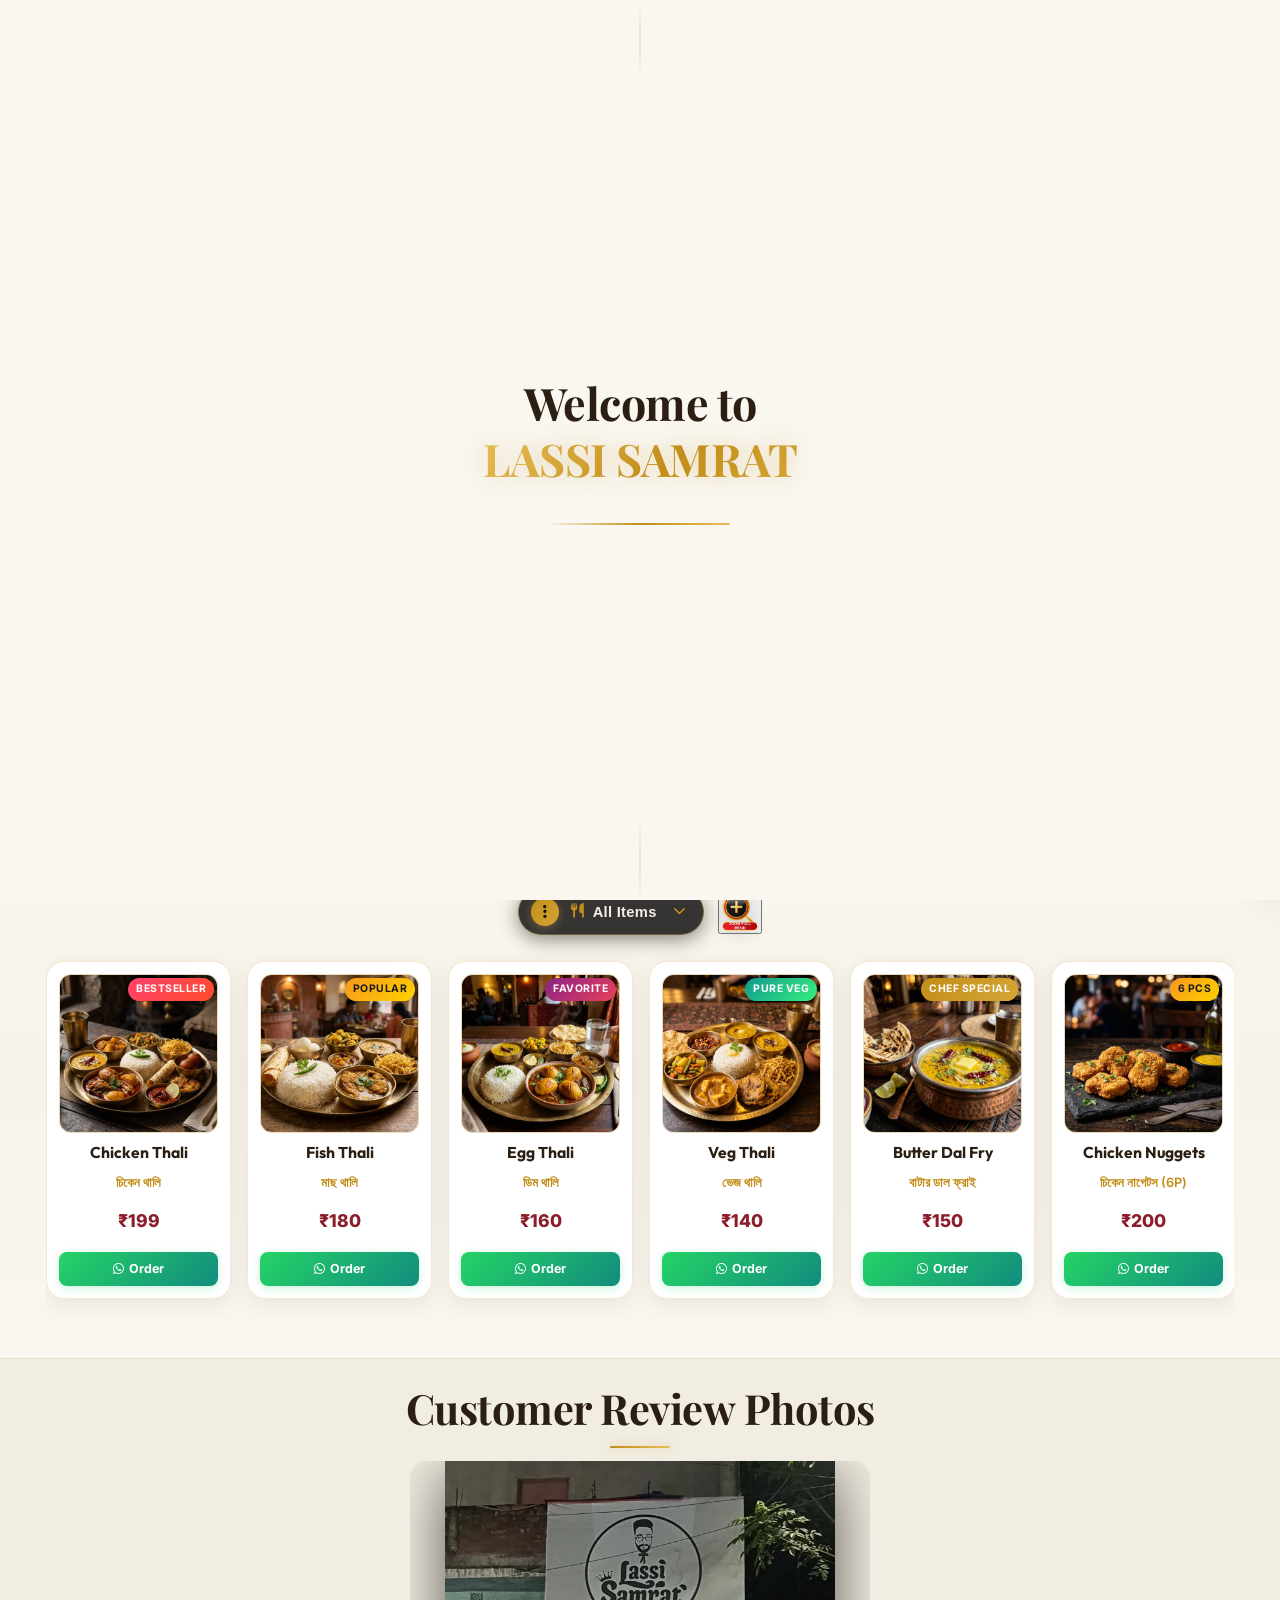
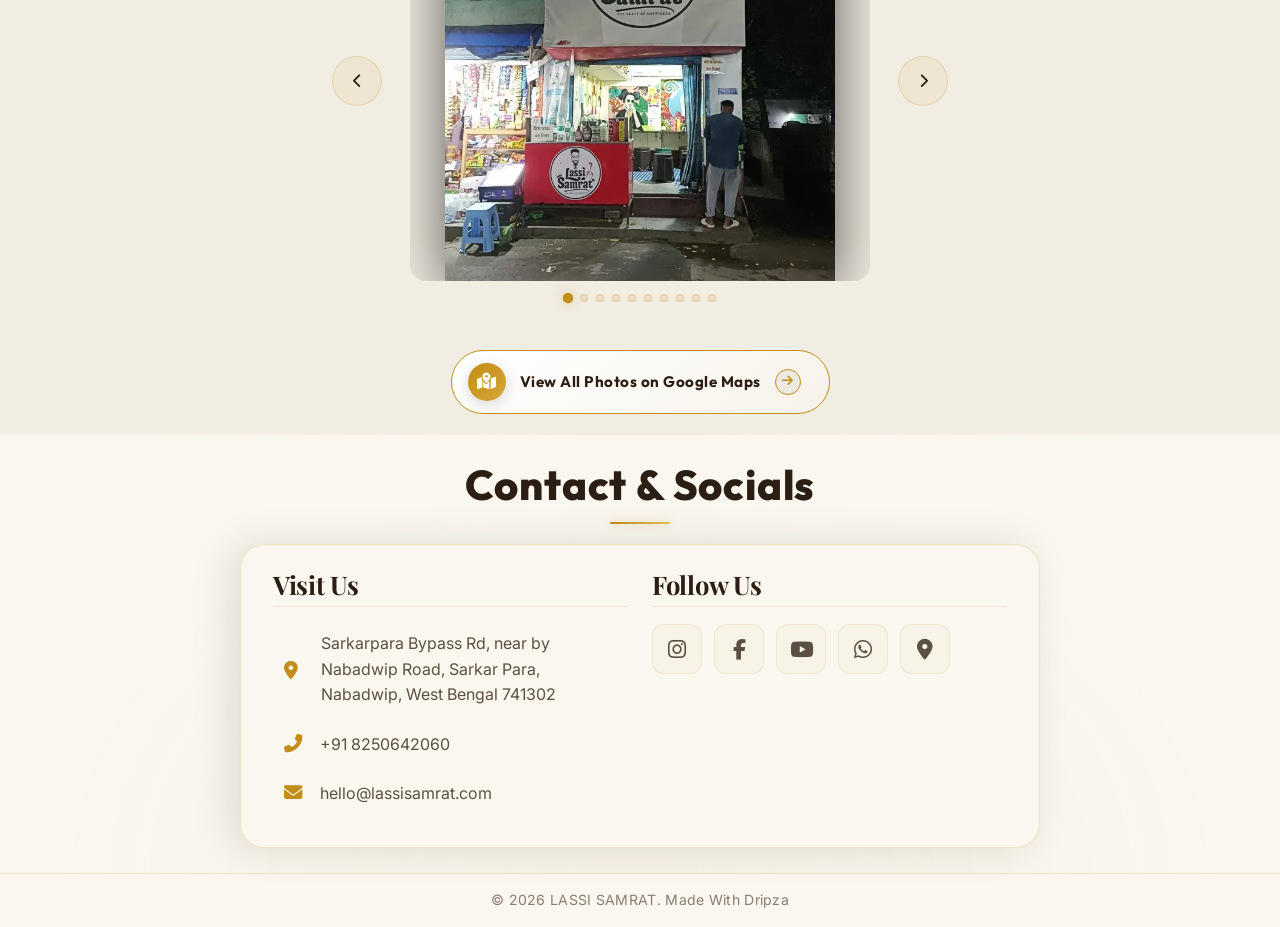
==== commit 6ccf783c: "perf: smooth scroll - passive listeners, momentum drag, remove backdrop-filter, pause animation on s" ====
--- a/index.html
+++ b/index.html
@@ -1159,6 +1159,6 @@
         </div>
     </div>
 
-    <script src="script.js"></script>
+    <script src="script.js?v=1.4"></script>
 </body>
 </html>
--- a/styles.css
+++ b/styles.css
@@ -2717,8 +2717,6 @@
     font-size: 0.92rem;
     font-weight: 600;
     cursor: pointer;
-    backdrop-filter: blur(12px);
-    -webkit-backdrop-filter: blur(12px);
     box-shadow: 0 4px 20px rgba(0, 0, 0, 0.45), 0 0 15px rgba(201, 162, 75, 0.15);
     transition: all 0.3s cubic-bezier(0.25, 0.8, 0.25, 1);
     user-select: none;
@@ -2840,6 +2838,9 @@
     padding-right: 4px;
     scrollbar-width: thin;
     scrollbar-color: rgba(201, 162, 75, 0.6) rgba(255, 255, 255, 0.05);
+    will-change: scroll-position;
+    transform: translateZ(0);
+    -webkit-transform: translateZ(0);
 }
 
 .menu-filter-dropdown-list::-webkit-scrollbar {
@@ -2999,7 +3000,7 @@
     overflow-x: auto;
     overflow-y: hidden;
     scroll-behavior: smooth;
-    scroll-snap-type: x mandatory;
+    scroll-snap-type: x proximity;
     -webkit-overflow-scrolling: touch;
     padding: 8px 6px 18px;
     width: 100%;
@@ -3040,12 +3041,12 @@
     padding: 12px;
     text-align: center;
     box-shadow: 0 6px 22px rgba(0, 0, 0, 0.07) !important;
-    backdrop-filter: blur(12px);
-    -webkit-backdrop-filter: blur(12px);
     transition: transform 0.35s cubic-bezier(0.2, 0.8, 0.2, 1), border-color 0.35s ease, box-shadow 0.35s ease;
     animation: floatMenuItem 4.5s ease-in-out infinite alternate;
     user-select: none;
     position: relative;
+    will-change: transform;
+    contain: layout style;
 }
 
 .food-menu-card:nth-child(even) { animation-delay: 0.8s; }
@@ -3289,8 +3290,6 @@
     position: absolute;
     inset: 0;
     background: rgba(0, 0, 0, 0.72);
-    backdrop-filter: blur(12px);
-    -webkit-backdrop-filter: blur(12px);
 }
 
 .full-menu-modal-container {
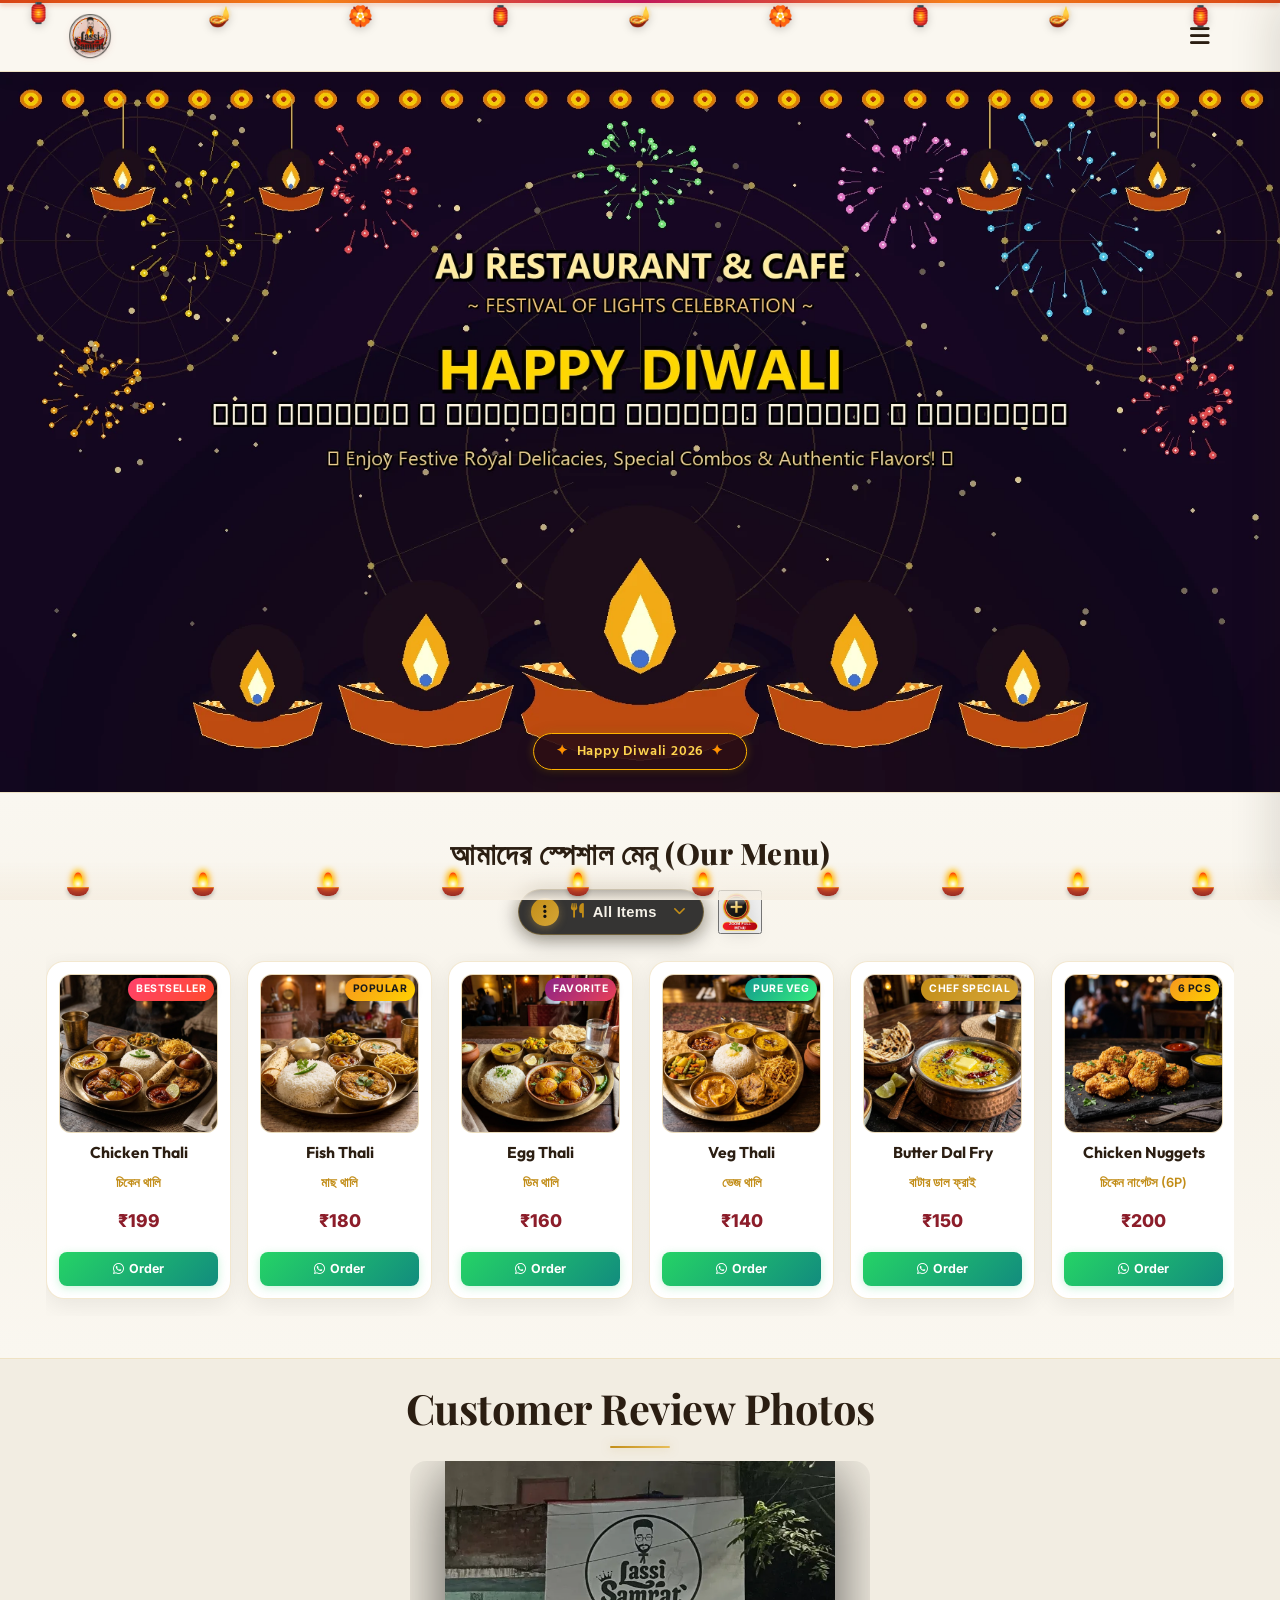
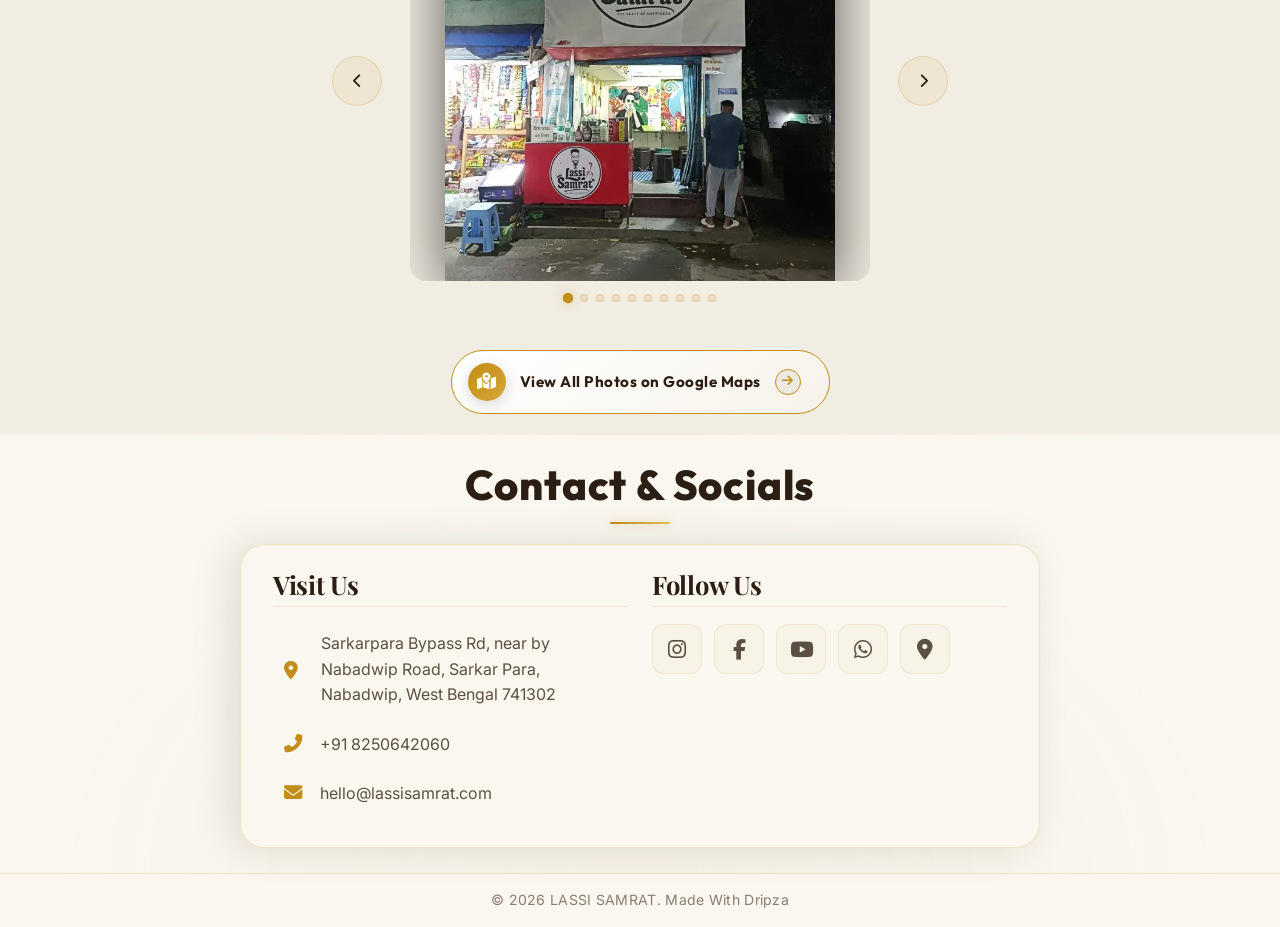
==== commit a49cd10b: "update" ====
--- a/index.html
+++ b/index.html
@@ -5,14 +5,15 @@
     <meta name="viewport" content="width=device-width, initial-scale=1.0">
     <title>LASSI SAMRAT</title>
     <link rel="icon" type="image/png" href="assets/lassi_samrat_logo.webp">
-    <link href="https://fonts.googleapis.com/css2?family=Playfair+Display:wght@400;600;700;800&family=Outfit:wght@300;400;600;800&family=Inter:wght@300;400;500;600&display=swap" rel="stylesheet">
+    <link href="https://fonts.googleapis.com/css2?family=Playfair+Display:wght@400;600;700;800&family=Outfit:wght@300;400;600;800&family=Inter:wght@300;400;500;600&family=Hind+Siliguri:wght@400;600;700&display=swap" rel="stylesheet">
     <link rel="stylesheet" href="https://cdnjs.cloudflare.com/ajax/libs/font-awesome/6.4.0/css/all.min.css">
     <link rel="stylesheet" href="styles.css?v=1.3">
 </head>
-<body class="no-scroll">
+<body class="no-scroll diwali-theme">
     <!-- Preloader Screen -->
     <div id="preloader">
         <div class="preloader-content">
+            <div class="preloader-diya-glow">🪔</div>
             <h1 class="preloader-title">Welcome to <br><span class="highlight">LASSI SAMRAT</span></h1>
             <div class="preloader-loader">
                 <div class="loader-bar"></div>
@@ -20,17 +21,32 @@
         </div>
     </div>
     <!-- Navbar -->
+        <!-- Hanging Decorative Diwali Toran & Lanterns -->
+    <div class="diwali-hanging-toran" aria-hidden="true">
+        <div class="toran-string"></div>
+        <div class="toran-items">
+            <span class="toran-lantern tl1">🏮</span>
+            <span class="toran-diya td1">🪔</span>
+            <span class="toran-flower tf1">🏵️</span>
+            <span class="toran-lantern tl2">🏮</span>
+            <span class="toran-diya td2">🪔</span>
+            <span class="toran-flower tf2">🏵️</span>
+            <span class="toran-lantern tl3">🏮</span>
+            <span class="toran-diya td3">🪔</span>
+            <span class="toran-lantern tl4">🏮</span>
+        </div>
+    </div>
     <nav class="navbar">
         <div class="logo-container">
             <img src="assets/lassi_samrat_logo.webp" alt="LASSI SAMRAT Logo" class="logo-brand-img">
             <div class="logo-text-wrapper">
-                <span class="animated-football-header" title="Ganesh Chaturthi Special">
-                    <img src="assets/ganesh_run_icon.webp" alt="Ganesh Run Icon" style="object-fit: contain; filter: drop-shadow(0 0 5px rgba(255, 215, 0, 0.6));">
+                <span class="animated-football-header" title="Diwali Celebration">
+                    <img src="assets/diwali_run_icon.webp" alt="Mahalaya Run Icon" style="object-fit: contain; filter: drop-shadow(0 2px 5px rgba(183, 28, 28, 0.4)) drop-shadow(0 1px 2px rgba(0, 0, 0, 0.25));">
                 </span>
                 <span class="logo-text">LASSI SAMRAT</span>
             </div>
         </div>
-        <span class="rath-yatra-header-text">শুভ বিশ্বকর্মা পূজা!</span>
+        <span class="rath-yatra-header-text diwali-header-text">✨ শুভ দীপাবলি ও কালীপূজা 🪔</span>
         <ul class="nav-links">
             <li><a href="#home">Home</a></li>
             <li><a href="#menu">Menu</a></li>
@@ -38,14 +54,6 @@
             <li><a href="#contact">Contact</a></li>
         </ul>
         <div class="navbar-actions">
-            <!-- Rakhi Purnima Button for Poster -->
-            <button class="fifa-btn" id="open-promo-modal-direct-btn" title="Show Ganesh Chaturthi Special Poster">
-                <div class="fifa-container">
-                    <div class="fifa-magic-ring"></div>
-                    <img src="assets/ganesh_icon.webp" alt="Ganesh Special" class="fifa-svg" style="object-fit: contain;">
-                </div>
-            </button>
-            
             <div class="hamburger">
                 <i class="fas fa-bars"></i>
             </div>
@@ -55,11 +63,16 @@
     <!-- Hero Section -->
     <section id="home" class="hero">
         <div class="hero-bg banner-box">
-            <img src="assets/aj_restaurant_banner_1.webp" alt="AJ Restaurant & Cafe Banner" class="active">
+            <img src="assets/diwali_greeting_banner.webp" alt="Happy Diwali Festival Banner" class="active">
             <img src="assets/banner_1.webp" alt="LASSI SAMRAT Banner 1">
             <img src="assets/banner_2.webp" alt="LASSI SAMRAT Banner 2">
             <img src="assets/banner_3.webp" alt="LASSI SAMRAT Banner 3">
             <div class="overlay"></div>
+        </div>
+        <!-- Interactive Diwali Fireworks Canvas Overlay -->
+        <canvas id="diwali-fireworks-canvas"></canvas>
+        <div class="hero-diwali-badge">
+            <span class="sparkle-star">✦</span> Happy Diwali 2026 <span class="sparkle-star">✦</span>
         </div>
         <!-- Click/Hover Zones for Banner Control -->
         <div class="hero-nav-zone left-zone" title="Previous Image"></div>
@@ -1150,15 +1163,19 @@
 
 
 
-    <!-- Promo Poster Modal -->
-    <div class="promo-modal" id="promo-modal">
-        <div class="promo-modal-overlay"></div>
-        <div class="promo-modal-content">
-            <button class="promo-modal-close" id="close-promo-modal-btn" aria-label="Close Promo Modal"><i class="fas fa-times"></i></button>
-            <img src="assets/promo_poster.webp" alt="Rakhi Purnima Celebration" class="promo-poster-img">
-        </div>
+        <!-- Interactive Diwali Diya Bar along bottom -->
+    <div class="diwali-diya-bar" id="diwali-diya-bar" title="Interactive Diwali Diyas - Click to Light / Extinguish">
+        <div class="interactive-diya-item"><div class="diya-flame"></div><div class="diya-pot"></div></div>
+        <div class="interactive-diya-item"><div class="diya-flame"></div><div class="diya-pot"></div></div>
+        <div class="interactive-diya-item"><div class="diya-flame"></div><div class="diya-pot"></div></div>
+        <div class="interactive-diya-item"><div class="diya-flame"></div><div class="diya-pot"></div></div>
+        <div class="interactive-diya-item"><div class="diya-flame"></div><div class="diya-pot"></div></div>
+        <div class="interactive-diya-item"><div class="diya-flame"></div><div class="diya-pot"></div></div>
+        <div class="interactive-diya-item"><div class="diya-flame"></div><div class="diya-pot"></div></div>
+        <div class="interactive-diya-item"><div class="diya-flame"></div><div class="diya-pot"></div></div>
+        <div class="interactive-diya-item"><div class="diya-flame"></div><div class="diya-pot"></div></div>
+        <div class="interactive-diya-item"><div class="diya-flame"></div><div class="diya-pot"></div></div>
     </div>
-
     <script src="script.js?v=1.4"></script>
-</body>
+    </body>
 </html>
--- a/styles.css
+++ b/styles.css
@@ -114,6 +114,8 @@
 }
 
 .logo-brand-img {
+    position: relative;
+    z-index: 1002;
     height: 52px;
     width: auto;
     object-fit: contain;
@@ -149,6 +151,7 @@
 .animated-football-header img {
     width: 100%;
     height: 100%;
+    filter: drop-shadow(0 2px 5px rgba(183, 28, 28, 0.4)) drop-shadow(0 1px 2px rgba(0, 0, 0, 0.25)) !important;
 }
 .logo-text {
     font-size: 1.5rem;
@@ -1132,6 +1135,7 @@
     font-weight: 800;
     letter-spacing: 0.5px;
     color: #8B1A1A;
+    text-shadow: 0 1px 2px rgba(0, 0, 0, 0.15);
     white-space: nowrap;
     opacity: 0;
     pointer-events: none;
@@ -3002,6 +3006,7 @@
     scroll-behavior: smooth;
     scroll-snap-type: x proximity;
     -webkit-overflow-scrolling: touch;
+    touch-action: pan-x pan-y;
     padding: 8px 6px 18px;
     width: 100%;
     cursor: grab;
@@ -4096,3 +4101,287 @@
         font-size: 0.7rem;
     }
 }
+
+/* Mobile touch vertical page scroll compatibility */
+.main-menu-scroll-wrapper,
+.main-menu-scroll-track,
+.main-menu-scroll-track .food-menu-card {
+    touch-action: pan-x pan-y !important;
+}
+
+/* ============================================================
+   DIWALI FESTIVAL THEME STYLES (LIGHT THEME - দীপাবলি ও কালীপূজা)
+   Optimized for All Devices: Desktop, iPhone & Low-End Android
+   ============================================================ */
+
+/* Preloader Diya Enhancement */
+.preloader-diya-glow {
+    font-size: 3rem;
+    margin-bottom: 8px;
+    animation: diyaPulseGlow 1.8s infinite ease-in-out;
+    filter: drop-shadow(0 0 10px #e65100);
+    will-change: transform;
+}
+
+.preloader-subtitle {
+    font-family: 'Hind Siliguri', 'Outfit', sans-serif;
+    color: #c62828;
+    font-size: 1.1rem;
+    font-weight: 700;
+    margin-top: 6px;
+    letter-spacing: 0.5px;
+    text-shadow: 0 0 6px rgba(198, 40, 40, 0.25);
+}
+
+@keyframes diyaPulseGlow {
+    0%, 100% { transform: scale(1) translateZ(0); filter: drop-shadow(0 0 8px #d84315); }
+    50% { transform: scale(1.12) translateZ(0); filter: drop-shadow(0 0 16px #ff8f00); }
+}
+
+/* Hanging Festive Toran & Lanterns */
+.diwali-hanging-toran {
+    position: fixed;
+    top: 0;
+    left: 0;
+    width: 100%;
+    height: 44px;
+    z-index: 1001;
+    pointer-events: none;
+    overflow: hidden;
+    transform: translateZ(0);
+}
+
+.toran-string {
+    position: absolute;
+    top: 0;
+    left: 0;
+    width: 100%;
+    height: 3px;
+    background: linear-gradient(90deg, #d84315, #f57f17, #c2185b, #f57f17, #d84315);
+    box-shadow: 0 2px 5px rgba(216, 67, 21, 0.35);
+}
+
+.toran-items {
+    display: flex;
+    justify-content: space-around;
+    align-items: flex-start;
+    padding: 0 10px;
+    width: 100%;
+}
+
+.toran-items span {
+    display: inline-block;
+    transform-origin: top center;
+    font-size: 1.25rem;
+    filter: drop-shadow(0 2px 4px rgba(0, 0, 0, 0.2));
+    will-change: transform;
+}
+
+.toran-lantern { animation: toranSway 3.2s infinite ease-in-out; }
+.toran-diya { animation: toranSway 2.8s infinite ease-in-out reverse; }
+.toran-flower { animation: toranSway 3.6s infinite ease-in-out; font-size: 1rem; }
+
+.tl1 { animation-delay: 0s; position: relative; left: -42px; top: -3px; }
+.td1 { animation-delay: 0.4s; }
+.tf1 { animation-delay: 0.8s; }
+.tl2 { animation-delay: 1.2s; }
+.td2 { animation-delay: 1.6s; }
+.tf2 { animation-delay: 0.3s; }
+.tl3 { animation-delay: 0.9s; }
+.td3 { animation-delay: 1.4s; }
+.tl4 { animation-delay: 0.2s; }
+
+@keyframes toranSway {
+    0%, 100% { transform: rotate(-8deg) translateZ(0); }
+    50% { transform: rotate(8deg) translateZ(0); }
+}
+
+/* Diwali Header Text (Light Theme - Rich Royal Crimson & Vermilion) */
+.diwali-header-text {
+    font-family: 'Hind Siliguri', 'Playfair Display', serif !important;
+    font-size: 1.25rem !important;
+    font-weight: 700 !important;
+    color: #b71c1c !important;
+    background: linear-gradient(90deg, #b71c1c 0%, #d84315 35%, #880e4f 70%, #e65100 100%) !important;
+    -webkit-background-clip: text !important;
+    -webkit-text-fill-color: transparent !important;
+    filter: drop-shadow(0 1px 3px rgba(183, 28, 28, 0.25));
+    letter-spacing: 0.5px;
+}
+
+/* Hero Section Diwali Additions */
+#diwali-fireworks-canvas {
+    position: absolute;
+    inset: 0;
+    width: 100%;
+    height: 100%;
+    z-index: 2;
+    pointer-events: auto;
+    cursor: crosshair;
+    contain: strict;
+}
+
+.hero-diwali-badge {
+    position: absolute;
+    bottom: 22px;
+    left: 50%;
+    transform: translateX(-50%) translateZ(0);
+    z-index: 3;
+    background: rgba(45, 14, 20, 0.9);
+    border: 1.5px solid #ffb300;
+    border-radius: 30px;
+    padding: 6px 18px;
+    font-family: 'Hind Siliguri', 'Outfit', sans-serif;
+    color: #ffd54f;
+    font-size: 0.88rem;
+    font-weight: 600;
+    letter-spacing: 0.8px;
+    white-space: nowrap;
+    box-shadow: 0 4px 15px rgba(0, 0, 0, 0.35), 0 0 10px rgba(255, 179, 0, 0.3);
+    pointer-events: none;
+    animation: badgeFloat 3.5s infinite ease-in-out;
+}
+
+.sparkle-star {
+    color: #ff9100;
+    margin: 0 4px;
+    display: inline-block;
+}
+
+@keyframes badgeFloat {
+    0%, 100% { transform: translateX(-50%) translateY(0) translateZ(0); }
+    50% { transform: translateX(-50%) translateY(-5px) translateZ(0); }
+}
+
+/* Interactive Diya Bar along bottom of the screen */
+.diwali-diya-bar {
+    position: fixed;
+    bottom: 0;
+    left: 0;
+    width: 100%;
+    height: 38px;
+    z-index: 9980;
+    display: flex;
+    justify-content: space-around;
+    align-items: flex-end;
+    padding: 0 15px 4px 15px;
+    pointer-events: none;
+    background: linear-gradient(to top, rgba(245, 238, 226, 0.95) 0%, rgba(245, 238, 226, 0) 100%);
+    contain: layout paint;
+}
+
+.interactive-diya-item {
+    pointer-events: auto;
+    cursor: pointer;
+    display: flex;
+    flex-direction: column;
+    align-items: center;
+    transition: transform 0.2s ease-out;
+    user-select: none;
+    will-change: transform;
+}
+
+.interactive-diya-item:hover {
+    transform: scale(1.25) translateY(-3px) translateZ(0);
+}
+
+.diya-flame {
+    width: 10px;
+    height: 15px;
+    background: radial-gradient(circle at 50% 80%, #fff 0%, #ffd700 45%, #ff4500 85%, transparent 100%);
+    border-radius: 50% 50% 25% 25% / 70% 70% 30% 30%;
+    box-shadow: 0 0 8px #ff9100, 0 -2px 6px #ffd700;
+    animation: diyaFlameFlicker 0.2s infinite alternate ease-in-out;
+    transform-origin: bottom center;
+    transition: opacity 0.3s ease, transform 0.3s ease;
+    will-change: transform, opacity;
+}
+
+.diya-pot {
+    width: 22px;
+    height: 9px;
+    background: linear-gradient(180deg, #c0392b 0%, #962d22 100%);
+    border-radius: 0 0 14px 14px;
+    border-top: 1.5px solid #e67e22;
+    box-shadow: 0 2px 4px rgba(0, 0, 0, 0.25);
+}
+
+.interactive-diya-item.unlit .diya-flame {
+    opacity: 0;
+    transform: scale(0.2);
+}
+
+@keyframes diyaFlameFlicker {
+    0% { transform: scale(1) rotate(-1deg) translateZ(0); }
+    100% { transform: scale(1.06, 0.95) rotate(1.5deg) translateZ(0); }
+}
+
+@media (max-width: 768px) {
+    .diwali-diya-bar {
+        height: 30px;
+        padding-bottom: 2px;
+    }
+    .interactive-diya-item:nth-child(n+7) {
+        display: none !important;
+    }
+    .diya-flame {
+        width: 8px;
+        height: 12px;
+    }
+    .diya-pot {
+        width: 17px;
+        height: 7px;
+    }
+}
+/* Sparkler Cursor Trail Particle (Desktop only) */
+.diwali-sparkler-dot {
+    position: fixed;
+    pointer-events: none;
+    border-radius: 50%;
+    z-index: 10005;
+    animation: sparklerFade 0.55s forwards linear;
+    will-change: transform, opacity;
+}
+
+@keyframes sparklerFade {
+    0% { transform: translate(0, 0) scale(1) translateZ(0); opacity: 1; }
+    100% { transform: translate(var(--tx, 0), var(--ty, 0)) scale(0) translateZ(0); opacity: 0; }
+}
+
+/* Mobile Optimizations */
+@media (max-width: 768px) {
+    .diwali-header-text {
+        font-size: 0.92rem !important;
+    }
+    .diwali-hanging-toran {
+        height: 36px;
+    }
+    .tl1 {
+        left: -14px;
+        top: -2px;
+    }
+    .toran-items span {
+        font-size: 1rem;
+    }
+    .hero-diwali-badge {
+        font-size: 0.72rem;
+        padding: 4px 12px;
+        bottom: 10px;
+    }
+    .diwali-diya-bar {
+        height: 30px;
+        padding-bottom: 2px;
+    }
+    .diya-flame {
+        width: 8px;
+        height: 12px;
+    }
+    .diya-pot {
+        width: 17px;
+        height: 7px;
+    }
+    .preloader-diya-glow,
+    .diwali-header-text {
+        filter: none !important;
+    }
+}
